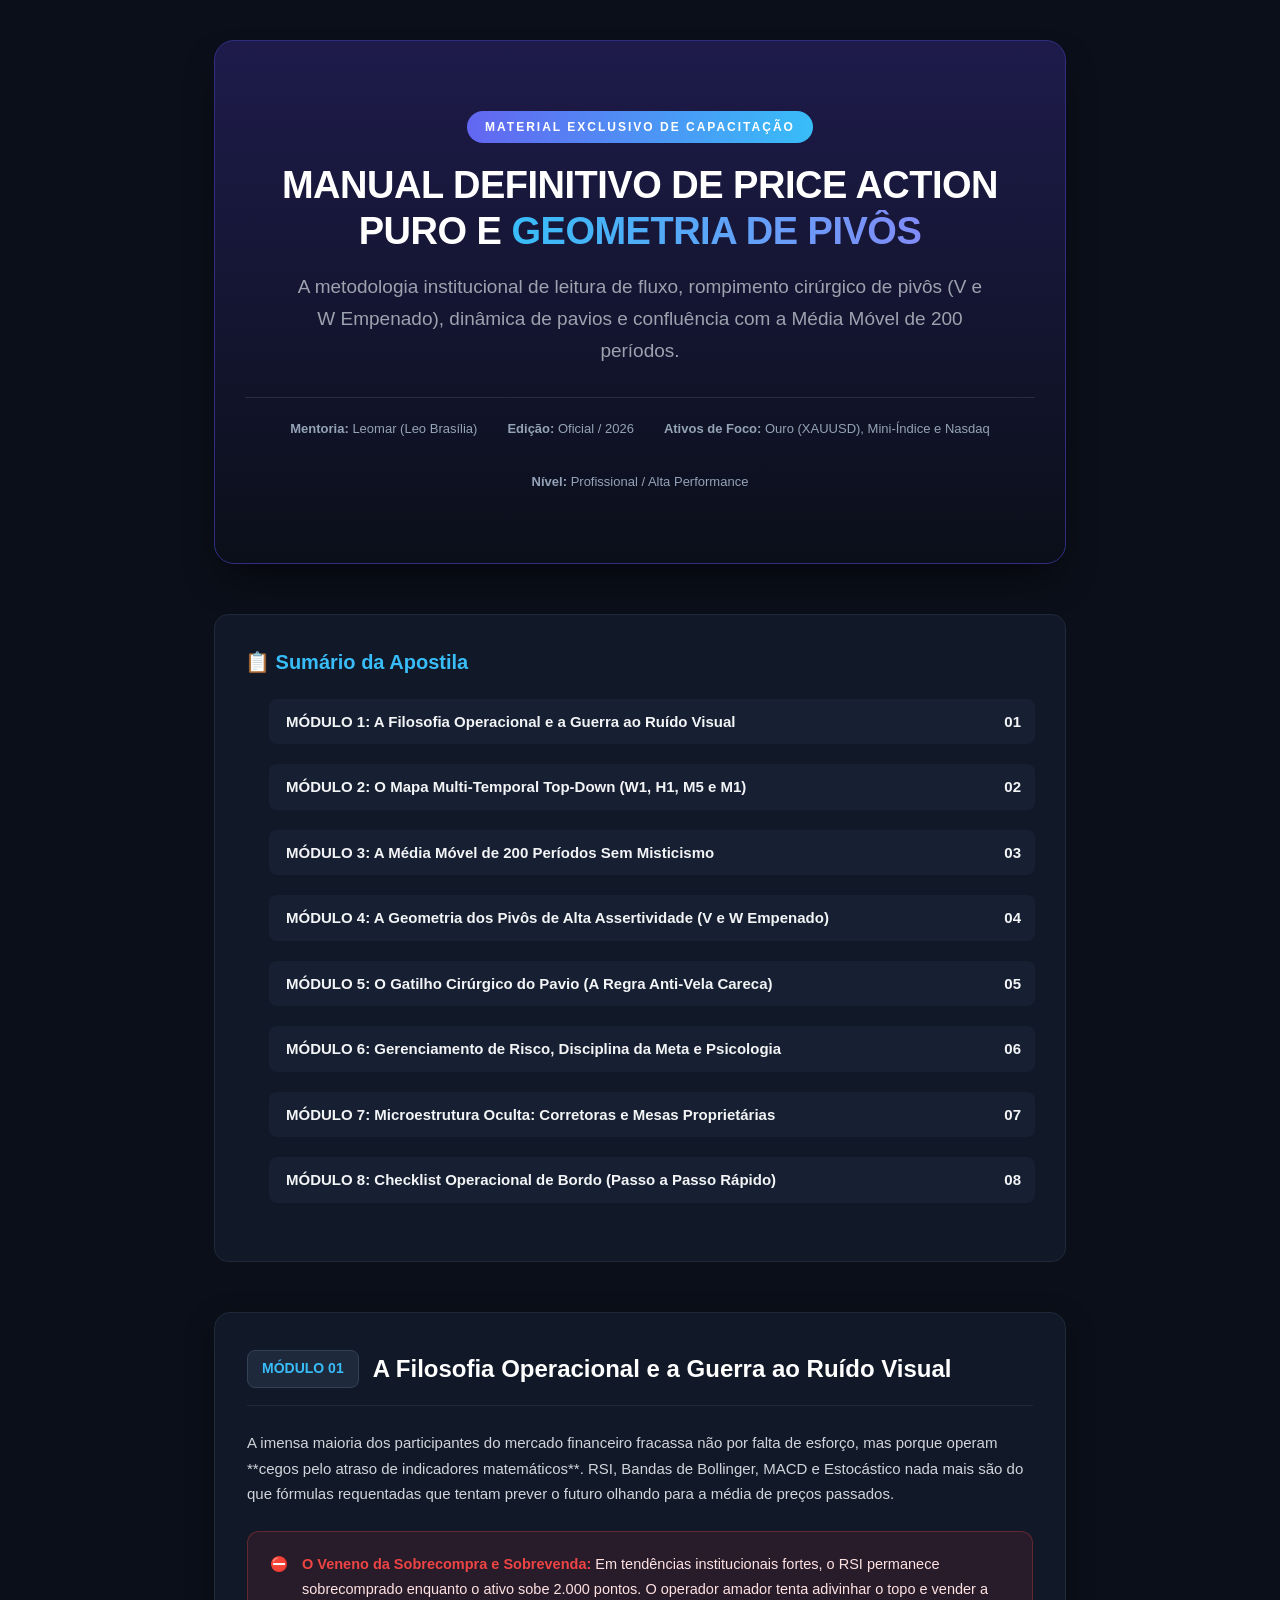
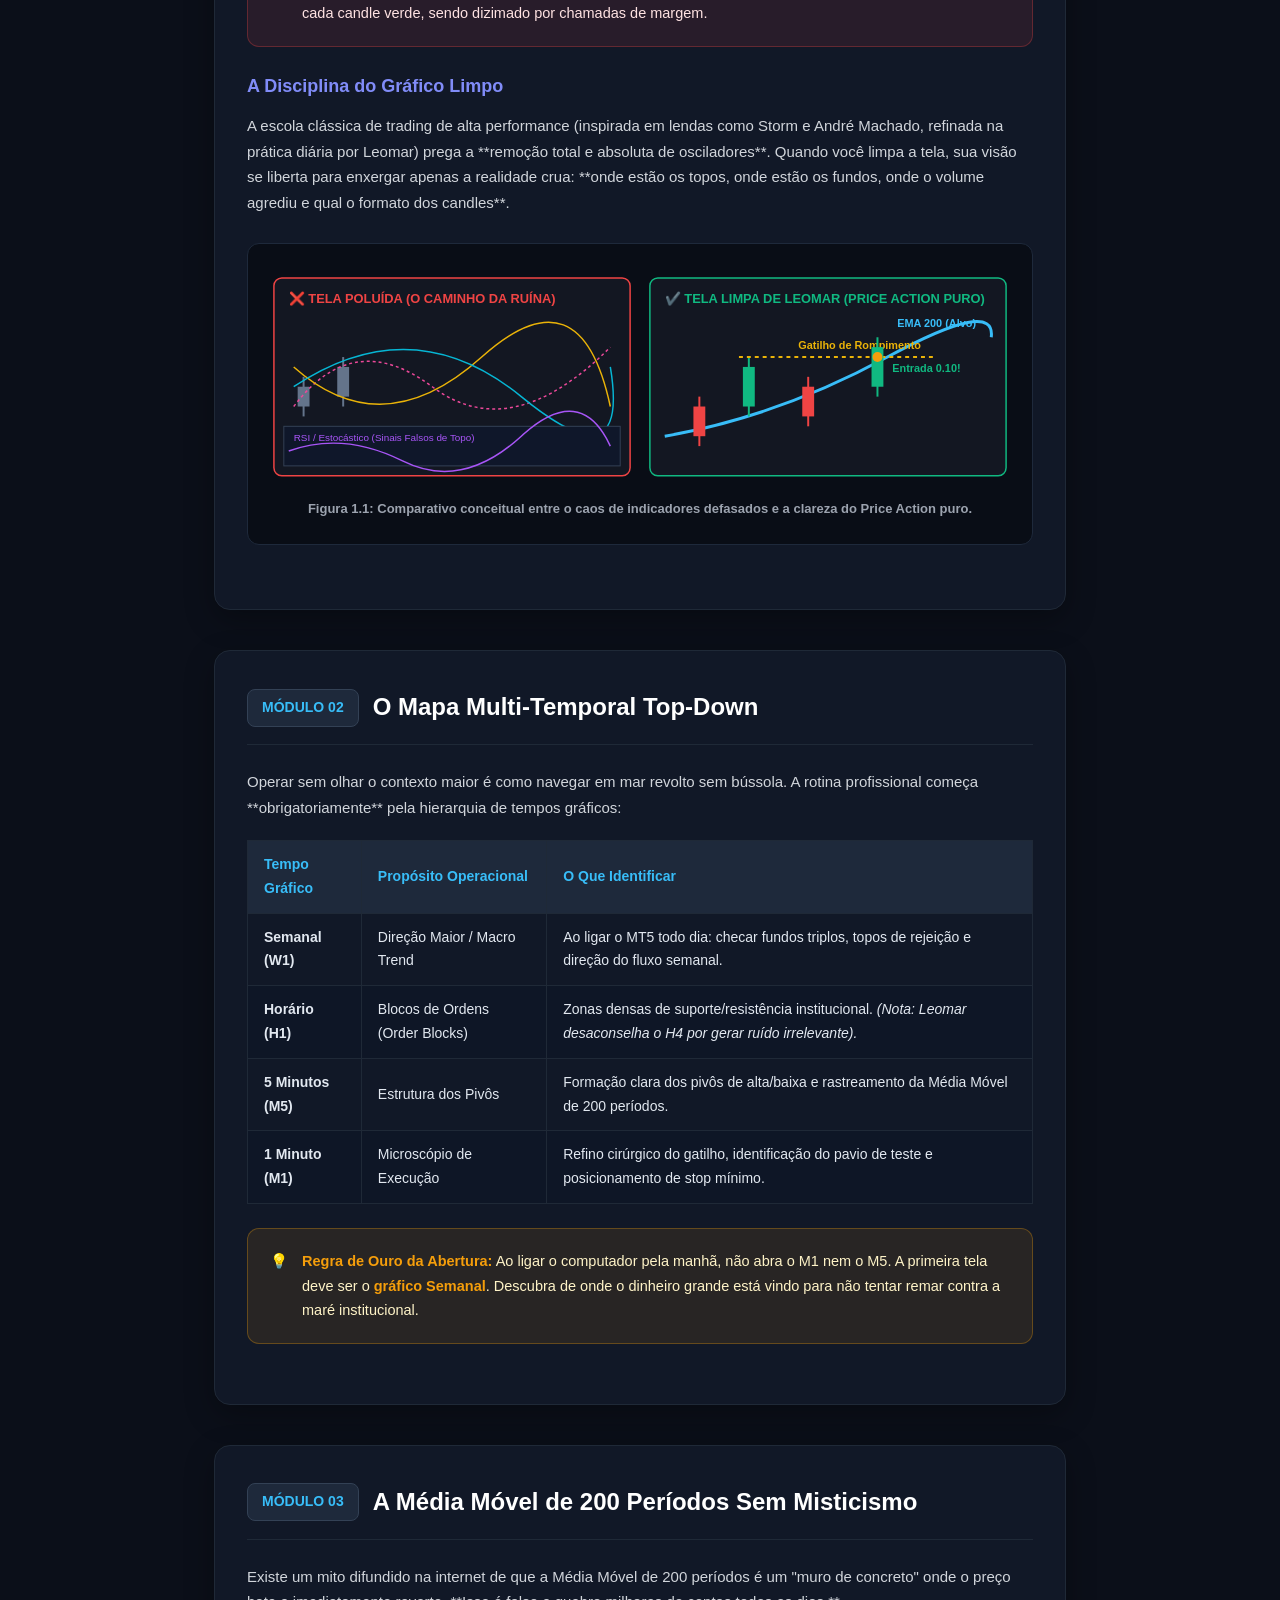
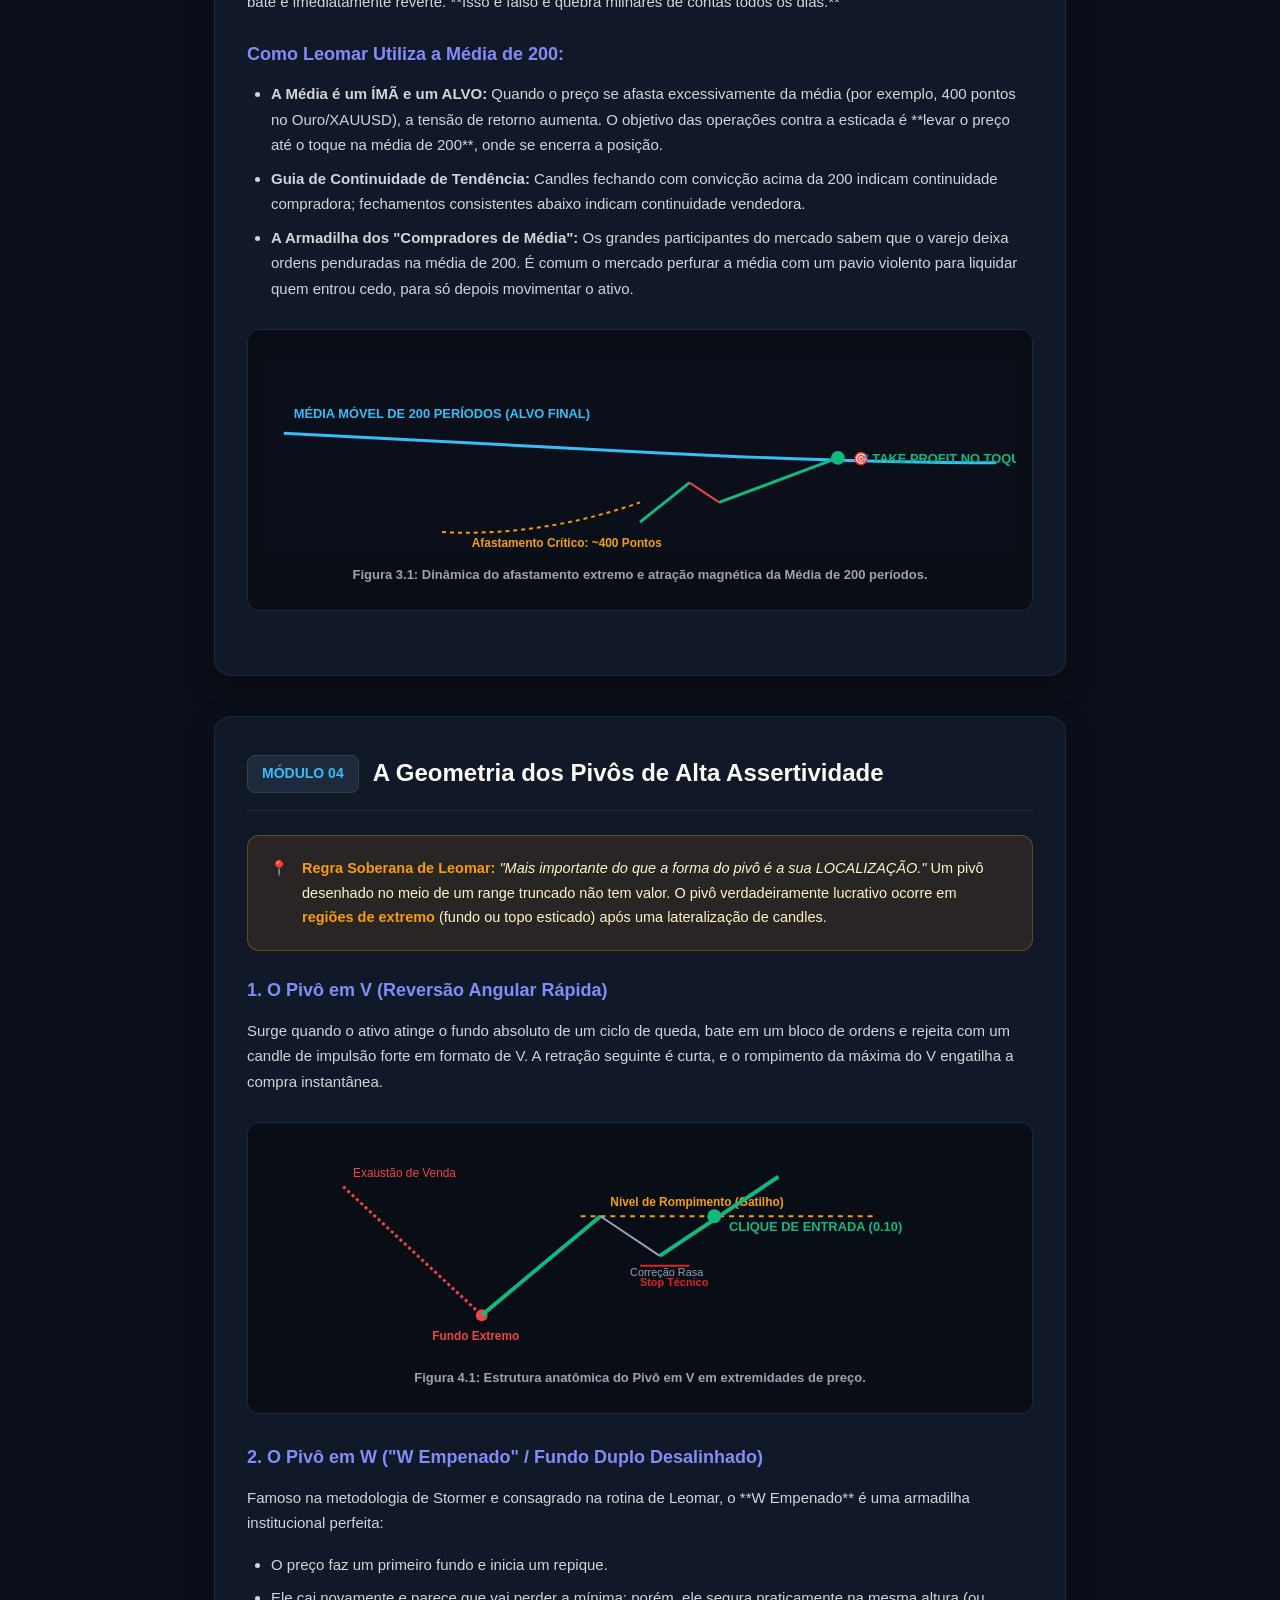
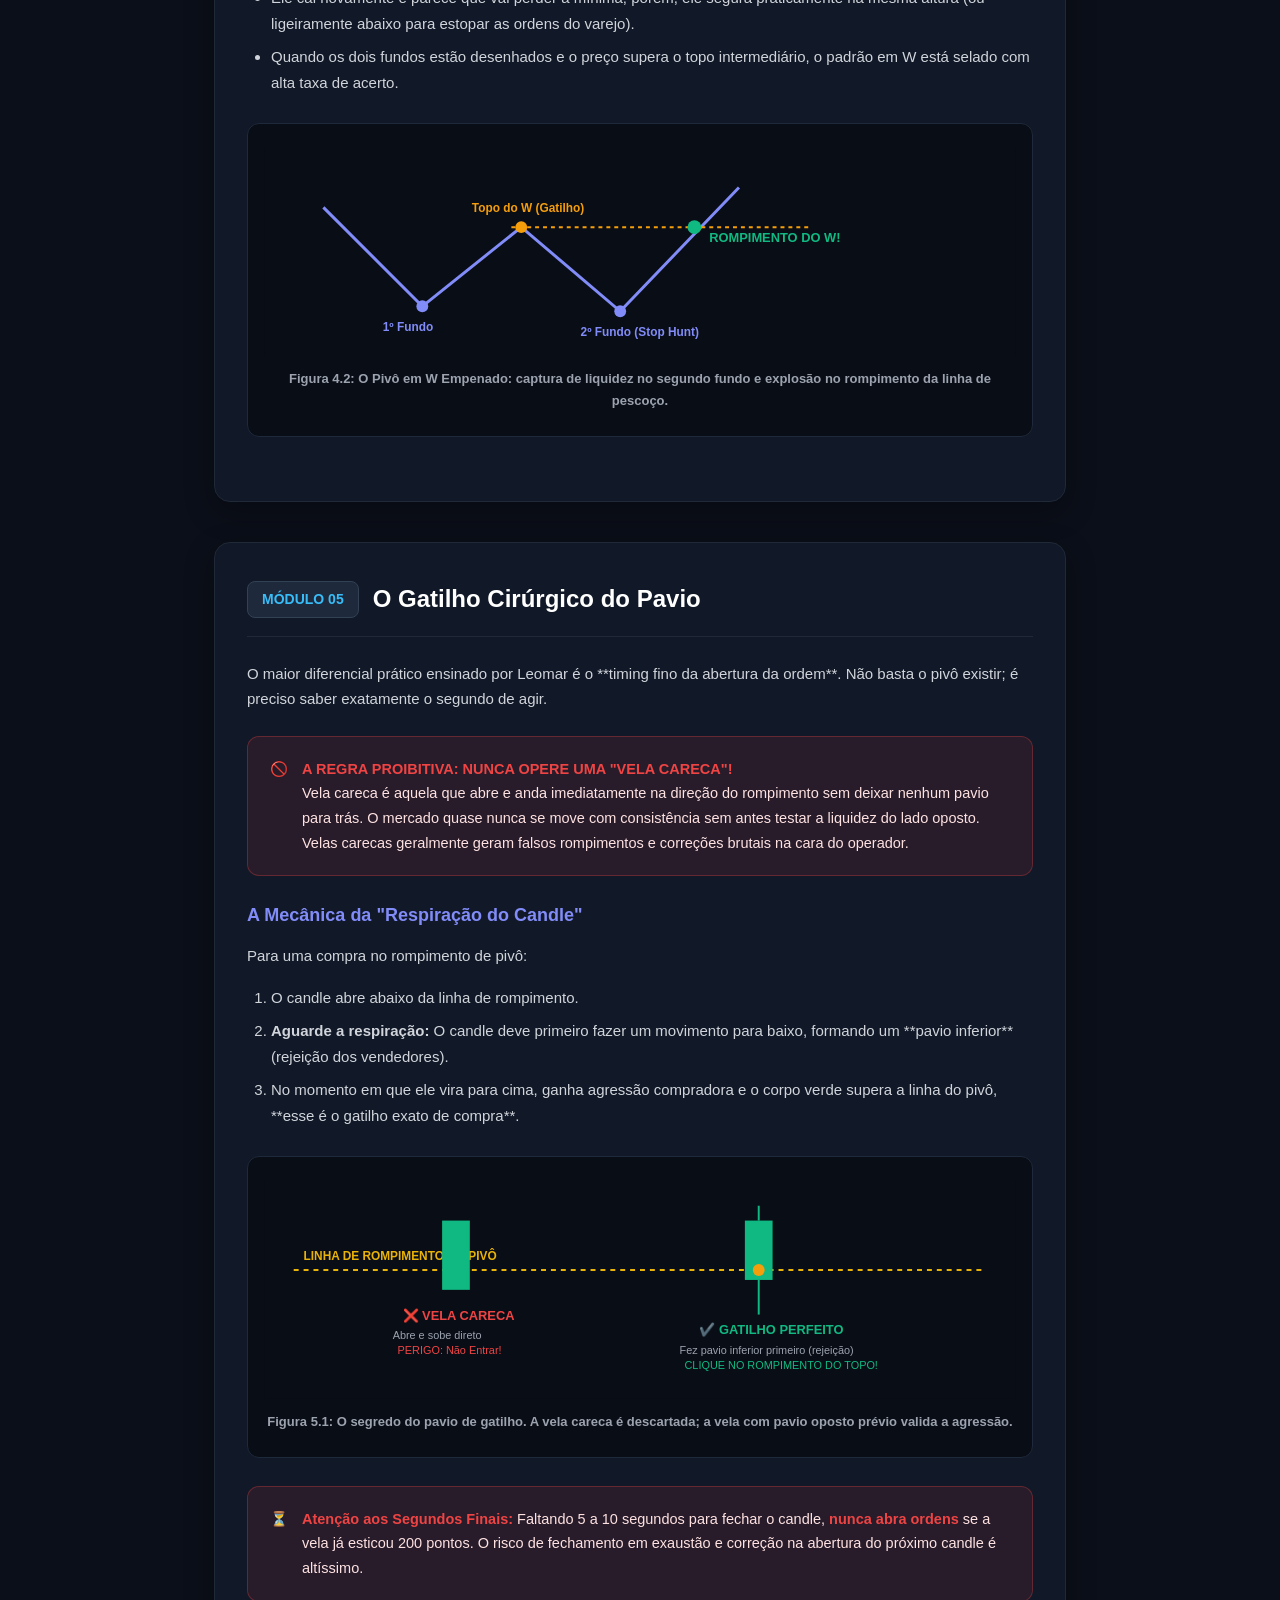
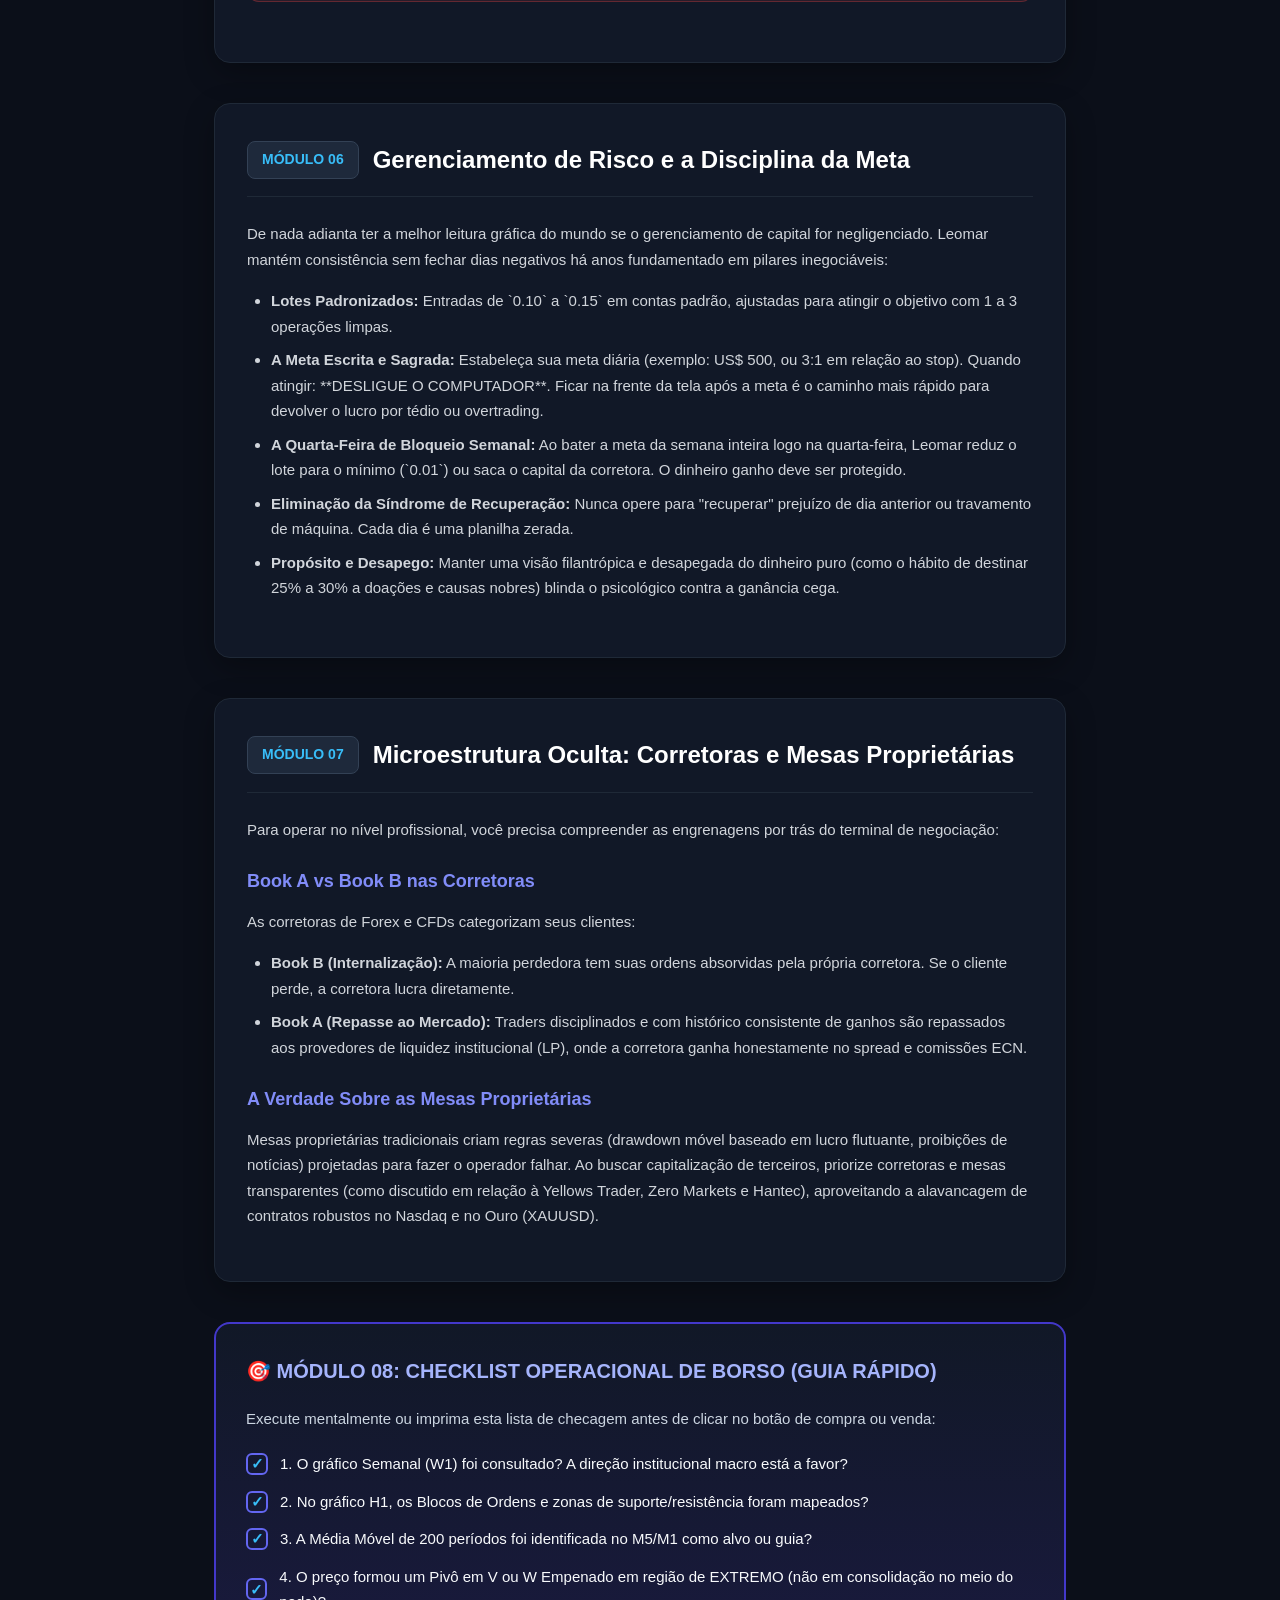
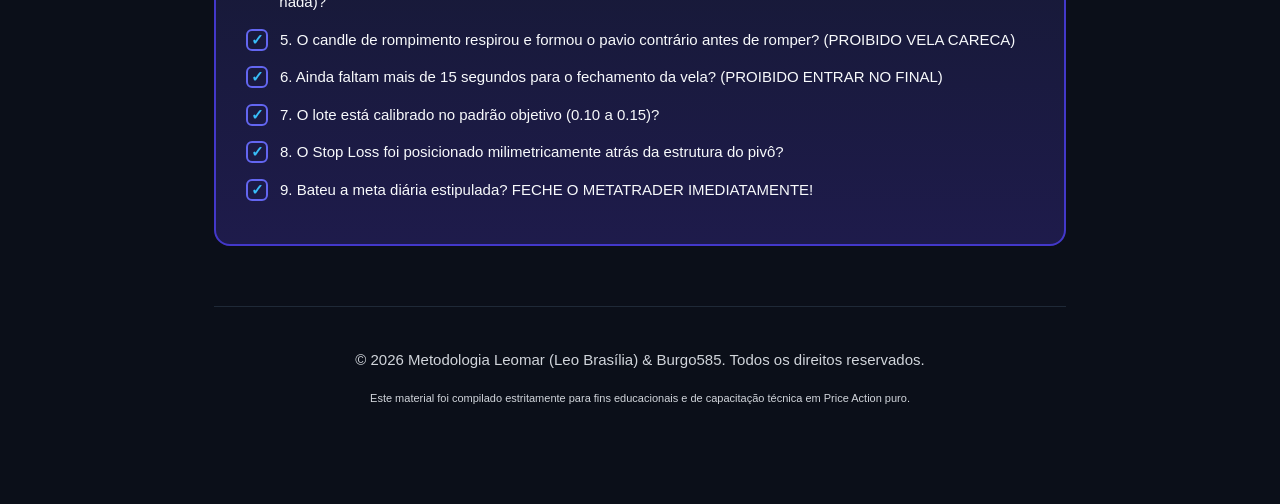
==== Pesquisa_e_Estudos/apostila_leomar_profissional.html @ f88d74b4 "feat: adicionar apostila visual comercial de Leomar com graficos vetoriais e cores para venda" ====
<!DOCTYPE html>
<html lang="pt-BR">
<head>
  <meta charset="UTF-8">
  <meta name="viewport" content="width=device-width, initial-scale=1.0">
  <title>Manual Definitivo de Price Action Puro e Geometria de Pivôs - Leomar</title>
  <style>
    :root {
      --bg: #0b0f19;
      --card-bg: #111827;
      --card-border: #1f2937;
      --primary: #38bdf8;
      --primary-dark: #0284c7;
      --accent: #f59e0b;
      --bull: #10b981;
      --bear: #ef4444;
      --text: #f3f4f6;
      --text-muted: #9ca3af;
      --highlight: #818cf8;
      --font-family: -apple-system, BlinkMacSystemFont, "Segoe UI", Roboto, Helvetica, Arial, sans-serif;
    }

    * { box-sizing: border-box; margin: 0; padding: 0; }
    body {
      background-color: var(--bg);
      color: var(--text);
      font-family: var(--font-family);
      line-height: 1.7;
      padding: 0;
      margin: 0;
    }

    /* Container */
    .container {
      max-width: 900px;
      margin: 0 auto;
      padding: 40px 24px;
    }

    /* Capa Comercial */
    .cover-page {
      text-align: center;
      padding: 70px 30px;
      background: linear-gradient(180deg, #1e1b4b 0%, #0b0f19 100%);
      border-radius: 20px;
      border: 1px solid #312e81;
      margin-bottom: 50px;
      box-shadow: 0 20px 40px -15px rgba(0,0,0,0.7);
    }
    .badge-commercial {
      display: inline-block;
      background: linear-gradient(90deg, #6366f1, #38bdf8);
      color: #fff;
      font-size: 12px;
      font-weight: 800;
      text-transform: uppercase;
      letter-spacing: 2px;
      padding: 6px 18px;
      border-radius: 50px;
      margin-bottom: 20px;
    }
    .cover-title {
      font-size: 38px;
      font-weight: 900;
      line-height: 1.2;
      color: #ffffff;
      margin-bottom: 16px;
      letter-spacing: -0.5px;
    }
    .cover-title span {
      background: linear-gradient(90deg, #38bdf8, #818cf8);
      -webkit-background-clip: text;
      -webkit-text-fill-color: transparent;
    }
    .cover-subtitle {
      font-size: 19px;
      color: var(--text-muted);
      max-width: 700px;
      margin: 0 auto 30px auto;
      font-weight: 400;
    }
    .cover-meta {
      display: flex;
      justify-content: center;
      gap: 30px;
      font-size: 13px;
      color: #94a3b8;
      border-top: 1px solid rgba(255,255,255,0.1);
      padding-top: 20px;
      flex-wrap: wrap;
    }

    /* Sumário */
    .toc-card {
      background: var(--card-bg);
      border: 1px solid var(--card-border);
      border-radius: 14px;
      padding: 30px;
      margin-bottom: 50px;
    }
    .toc-title {
      font-size: 20px;
      font-weight: 700;
      color: var(--primary);
      margin-bottom: 20px;
      display: flex;
      align-items: center;
      gap: 10px;
    }
    .toc-list {
      list-style: none;
      display: grid;
      grid-template-columns: 1fr;
      gap: 12px;
    }
    .toc-item a {
      color: var(--text);
      text-decoration: none;
      display: flex;
      justify-content: space-between;
      padding: 10px 14px;
      border-radius: 8px;
      background: #162032;
      transition: all 0.2s ease;
      font-size: 15px;
      font-weight: 600;
      border-left: 3px solid transparent;
    }
    .toc-item a:hover {
      background: #1e293b;
      border-left-color: var(--primary);
      color: var(--primary);
      transform: translateX(4px);
    }

    /* Módulos */
    .module-card {
      background: var(--card-bg);
      border: 1px solid var(--card-border);
      border-radius: 16px;
      padding: 36px 32px;
      margin-bottom: 40px;
      box-shadow: 0 10px 30px rgba(0,0,0,0.3);
    }
    .module-header {
      display: flex;
      align-items: center;
      gap: 14px;
      margin-bottom: 24px;
      padding-bottom: 16px;
      border-bottom: 1px solid var(--card-border);
    }
    .module-number {
      background: #1e293b;
      color: var(--primary);
      border: 1px solid #334155;
      font-size: 14px;
      font-weight: 800;
      padding: 6px 14px;
      border-radius: 8px;
      text-transform: uppercase;
    }
    .module-title {
      font-size: 24px;
      font-weight: 800;
      color: #ffffff;
    }

    h3 {
      font-size: 18px;
      font-weight: 700;
      color: var(--highlight);
      margin: 24px 0 12px 0;
    }
    p {
      margin-bottom: 16px;
      color: #d1d5db;
      font-size: 15px;
    }
    ul, ol {
      margin-bottom: 20px;
      padding-left: 24px;
      color: #d1d5db;
    }
    li {
      margin-bottom: 8px;
      font-size: 15px;
    }

    /* Boxes de Destaque */
    .alert-box {
      border-radius: 12px;
      padding: 20px 22px;
      margin: 24px 0;
      display: flex;
      gap: 14px;
      align-items: flex-start;
      font-size: 14.5px;
    }
    .alert-gold {
      background: rgba(245, 158, 11, 0.1);
      border: 1px solid rgba(245, 158, 11, 0.3);
      color: #fef3c7;
    }
    .alert-gold strong { color: #f59e0b; }

    .alert-danger {
      background: rgba(239, 68, 68, 0.1);
      border: 1px solid rgba(239, 68, 68, 0.3);
      color: #fee2e2;
    }
    .alert-danger strong { color: #ef4444; }

    .alert-success {
      background: rgba(16, 185, 129, 0.1);
      border: 1px solid rgba(16, 185, 129, 0.3);
      color: #d1fae5;
    }
    .alert-success strong { color: #10b981; }

    /* Ilustrações SVG */
    .figure-container {
      background: #090d16;
      border: 1px solid #1e293b;
      border-radius: 12px;
      padding: 24px 16px;
      margin: 28px 0;
      text-align: center;
    }
    .figure-caption {
      font-size: 13px;
      color: var(--text-muted);
      margin-top: 12px;
      font-weight: 600;
    }
    svg {
      max-width: 100%;
      height: auto;
      display: block;
      margin: 0 auto;
    }

    /* Tabela Comercial */
    .table-container {
      overflow-x: auto;
      margin: 20px 0;
    }
    table {
      width: 100%;
      border-collapse: collapse;
      font-size: 14px;
      text-align: left;
    }
    th {
      background: #1e293b;
      color: var(--primary);
      padding: 12px 16px;
      border: 1px solid var(--card-border);
      font-weight: 700;
    }
    td {
      padding: 12px 16px;
      border: 1px solid var(--card-border);
      color: #e2e8f0;
      background: #111827;
    }
    tr:nth-child(even) td {
      background: #0e1626;
    }

    /* Checklist */
    .checklist-card {
      background: linear-gradient(180deg, #111827 0%, #1e1b4b 100%);
      border: 2px solid #4338ca;
      border-radius: 16px;
      padding: 30px;
      margin: 30px 0;
    }
    .checklist-title {
      font-size: 20px;
      font-weight: 800;
      color: #a5b4fc;
      margin-bottom: 18px;
    }
    .check-item {
      display: flex;
      align-items: center;
      gap: 12px;
      margin-bottom: 12px;
      font-size: 15px;
      color: #f8fafc;
    }
    .check-box {
      width: 22px;
      height: 22px;
      border: 2px solid #6366f1;
      border-radius: 6px;
      display: flex;
      align-items: center;
      justify-content: center;
      color: #38bdf8;
      font-weight: 900;
    }

    /* Footer */
    footer {
      text-align: center;
      padding: 40px 0;
      font-size: 13px;
      color: #64748b;
      border-top: 1px solid #1f2937;
      margin-top: 60px;
    }

    @media print {
      body { background-color: #fff; color: #111; }
      .container { max-width: 100%; padding: 0; }
      .cover-page, .module-card, .toc-card {
        background: #fff !important;
        border: 1px solid #ccc !important;
        box-shadow: none !important;
        color: #111 !important;
        page-break-after: always;
      }
      .module-title, .cover-title, h3 { color: #000 !important; }
      p, li, td { color: #333 !important; }
      .figure-container { background: #f8f9fa !important; border: 1px solid #ddd !important; }
    }
  </style>
</head>
<body>

  <div class="container">

    <!-- CAPA COMERCIAL -->
    <div class="cover-page">
      <div class="badge-commercial">MATERIAL EXCLUSIVO DE CAPACITAÇÃO</div>
      <h1 class="cover-title">MANUAL DEFINITIVO DE PRICE ACTION PURO E <span>GEOMETRIA DE PIVÔS</span></h1>
      <p class="cover-subtitle">A metodologia institucional de leitura de fluxo, rompimento cirúrgico de pivôs (V e W Empenado), dinâmica de pavios e confluência com a Média Móvel de 200 períodos.</p>
      
      <div class="cover-meta">
        <div><strong>Mentoria:</strong> Leomar (Leo Brasília)</div>
        <div><strong>Edição:</strong> Oficial / 2026</div>
        <div><strong>Ativos de Foco:</strong> Ouro (XAUUSD), Mini-Índice e Nasdaq</div>
        <div><strong>Nível:</strong> Profissional / Alta Performance</div>
      </div>
    </div>

    <!-- SUMÁRIO -->
    <div class="toc-card">
      <div class="toc-title">📋 Sumário da Apostila</div>
      <ul class="toc-list">
        <li class="toc-item"><a href="#mod1"><span>MÓDULO 1: A Filosofia Operacional e a Guerra ao Ruído Visual</span> <span>01</span></a></li>
        <li class="toc-item"><a href="#mod2"><span>MÓDULO 2: O Mapa Multi-Temporal Top-Down (W1, H1, M5 e M1)</span> <span>02</span></a></li>
        <li class="toc-item"><a href="#mod3"><span>MÓDULO 3: A Média Móvel de 200 Períodos Sem Misticismo</span> <span>03</span></a></li>
        <li class="toc-item"><a href="#mod4"><span>MÓDULO 4: A Geometria dos Pivôs de Alta Assertividade (V e W Empenado)</span> <span>04</span></a></li>
        <li class="toc-item"><a href="#mod5"><span>MÓDULO 5: O Gatilho Cirúrgico do Pavio (A Regra Anti-Vela Careca)</span> <span>05</span></a></li>
        <li class="toc-item"><a href="#mod6"><span>MÓDULO 6: Gerenciamento de Risco, Disciplina da Meta e Psicologia</span> <span>06</span></a></li>
        <li class="toc-item"><a href="#mod7"><span>MÓDULO 7: Microestrutura Oculta: Corretoras e Mesas Proprietárias</span> <span>07</span></a></li>
        <li class="toc-item"><a href="#mod8"><span>MÓDULO 8: Checklist Operacional de Bordo (Passo a Passo Rápido)</span> <span>08</span></a></li>
      </ul>
    </div>

    <!-- MÓDULO 1 -->
    <section class="module-card" id="mod1">
      <div class="module-header">
        <div class="module-number">Módulo 01</div>
        <div class="module-title">A Filosofia Operacional e a Guerra ao Ruído Visual</div>
      </div>

      <p>A imensa maioria dos participantes do mercado financeiro fracassa não por falta de esforço, mas porque operam **cegos pelo atraso de indicadores matemáticos**. RSI, Bandas de Bollinger, MACD e Estocástico nada mais são do que fórmulas requentadas que tentam prever o futuro olhando para a média de preços passados.</p>

      <div class="alert-box alert-danger">
        <div>⛔</div>
        <div><strong>O Veneno da Sobrecompra e Sobrevenda:</strong> Em tendências institucionais fortes, o RSI permanece sobrecomprado enquanto o ativo sobe 2.000 pontos. O operador amador tenta adivinhar o topo e vender a cada candle verde, sendo dizimado por chamadas de margem.</div>
      </div>

      <h3>A Disciplina do Gráfico Limpo</h3>
      <p>A escola clássica de trading de alta performance (inspirada em lendas como Storm e André Machado, refinada na prática diária por Leomar) prega a **remoção total e absoluta de osciladores**. Quando você limpa a tela, sua visão se liberta para enxergar apenas a realidade crua: **onde estão os topos, onde estão os fundos, onde o volume agrediu e qual o formato dos candles**.</p>

      <!-- FIGURA 1: COMPARATIVO VISUAL -->
      <div class="figure-container">
        <svg viewBox="0 0 760 220" width="760" height="220" xmlns="http://www.w3.org/2000/svg">
          <!-- Lado Esquerdo: Poluído -->
          <rect x="10" y="10" width="360" height="200" rx="8" fill="#131722" stroke="#ef4444" stroke-width="1.5"/>
          <text x="25" y="35" fill="#ef4444" font-size="13" font-weight="bold">❌ TELA POLUÍDA (O CAMINHO DA RUÍNA)</text>
          <!-- Candles cinzas sob excesso de linhas -->
          <line x1="40" y1="110" x2="40" y2="150" stroke="#64748b" stroke-width="2"/>
          <rect x="34" y="120" width="12" height="20" fill="#64748b"/>
          <line x1="80" y1="90" x2="80" y2="140" stroke="#64748b" stroke-width="2"/>
          <rect x="74" y="100" width="12" height="30" fill="#64748b"/>
          <!-- Linhas confusas de indicadores -->
          <path d="M 30,140 Q 90,60 170,120 T 350,80" fill="none" stroke="#ec4899" stroke-width="1.5" stroke-dasharray="3,3"/>
          <path d="M 30,100 Q 120,180 220,90 T 350,140" fill="none" stroke="#eab308" stroke-width="1.5"/>
          <path d="M 30,120 Q 150,40 260,130 T 350,100" fill="none" stroke="#06b6d4" stroke-width="1.5"/>
          <!-- Subjanela RSI estragando tudo -->
          <rect x="20" y="160" width="340" height="40" fill="#0f172a" stroke="#334155"/>
          <path d="M 25,185 Q 80,165 140,195 T 260,170 T 350,180" fill="none" stroke="#a855f7" stroke-width="1.5"/>
          <text x="30" y="175" fill="#a855f7" font-size="10">RSI / Estocástico (Sinais Falsos de Topo)</text>

          <!-- Lado Direito: Limpo Leomar -->
          <rect x="390" y="10" width="360" height="200" rx="8" fill="#131722" stroke="#10b981" stroke-width="1.5"/>
          <text x="405" y="35" fill="#10b981" font-size="13" font-weight="bold">✔️ TELA LIMPA DE LEOMAR (PRICE ACTION PURO)</text>
          <!-- Média 200 de alvo -->
          <path d="M 405,170 Q 520,150 630,90 T 735,70" fill="none" stroke="#38bdf8" stroke-width="3"/>
          <text x="640" y="60" fill="#38bdf8" font-size="11" font-weight="bold">EMA 200 (Alvo)</text>
          <!-- Pivot de alta perfeito -->
          <!-- Fundo 1 -->
          <line x1="440" y1="130" x2="440" y2="180" stroke="#ef4444" stroke-width="2"/>
          <rect x="434" y="140" width="12" height="30" fill="#ef4444"/>
          <!-- Topo intermediário -->
          <line x1="490" y1="90" x2="490" y2="150" stroke="#10b981" stroke-width="2"/>
          <rect x="484" y="100" width="12" height="40" fill="#10b981"/>
          <!-- Linha amarela do Pivot -->
          <line x1="480" y1="90" x2="680" y2="90" stroke="#eab308" stroke-width="2" stroke-dasharray="4,4"/>
          <text x="540" y="82" fill="#eab308" font-size="11" font-weight="bold">Gatilho de Rompimento</text>
          <!-- Fundo 2 mais alto -->
          <line x1="550" y1="110" x2="550" y2="160" stroke="#ef4444" stroke-width="2"/>
          <rect x="544" y="120" width="12" height="30" fill="#ef4444"/>
          <!-- Vela de explosão rompendo -->
          <line x1="620" y1="70" x2="620" y2="130" stroke="#10b981" stroke-width="2"/>
          <rect x="614" y="80" width="12" height="40" fill="#10b981"/>
          <circle cx="620" cy="90" r="5" fill="#f59e0b"/>
          <text x="635" y="105" fill="#10b981" font-size="11" font-weight="bold">Entrada 0.10!</text>
        </svg>
        <div class="figure-caption">Figura 1.1: Comparativo conceitual entre o caos de indicadores defasados e a clareza do Price Action puro.</div>
      </div>
    </section>

    <!-- MÓDULO 2 -->
    <section class="module-card" id="mod2">
      <div class="module-header">
        <div class="module-number">Módulo 02</div>
        <div class="module-title">O Mapa Multi-Temporal Top-Down</div>
      </div>

      <p>Operar sem olhar o contexto maior é como navegar em mar revolto sem bússola. A rotina profissional começa **obrigatoriamente** pela hierarquia de tempos gráficos:</p>

      <div class="table-container">
        <table>
          <thead>
            <tr>
              <th>Tempo Gráfico</th>
              <th>Propósito Operacional</th>
              <th>O Que Identificar</th>
            </tr>
          </thead>
          <tbody>
            <tr>
              <td><strong>Semanal (W1)</strong></td>
              <td>Direção Maior / Macro Trend</td>
              <td>Ao ligar o MT5 todo dia: checar fundos triplos, topos de rejeição e direção do fluxo semanal.</td>
            </tr>
            <tr>
              <td><strong>Horário (H1)</strong></td>
              <td>Blocos de Ordens (Order Blocks)</td>
              <td>Zonas densas de suporte/resistência institucional. <em>(Nota: Leomar desaconselha o H4 por gerar ruído irrelevante).</em></td>
            </tr>
            <tr>
              <td><strong>5 Minutos (M5)</strong></td>
              <td>Estrutura dos Pivôs</td>
              <td>Formação clara dos pivôs de alta/baixa e rastreamento da Média Móvel de 200 períodos.</td>
            </tr>
            <tr>
              <td><strong>1 Minuto (M1)</strong></td>
              <td>Microscópio de Execução</td>
              <td>Refino cirúrgico do gatilho, identificação do pavio de teste e posicionamento de stop mínimo.</td>
            </tr>
          </tbody>
        </table>
      </div>

      <div class="alert-box alert-gold">
        <div>💡</div>
        <div><strong>Regra de Ouro da Abertura:</strong> Ao ligar o computador pela manhã, não abra o M1 nem o M5. A primeira tela deve ser o <strong>gráfico Semanal</strong>. Descubra de onde o dinheiro grande está vindo para não tentar remar contra a maré institucional.</div>
      </div>
    </section>

    <!-- MÓDULO 3 -->
    <section class="module-card" id="mod3">
      <div class="module-header">
        <div class="module-number">Módulo 03</div>
        <div class="module-title">A Média Móvel de 200 Períodos Sem Misticismo</div>
      </div>

      <p>Existe um mito difundido na internet de que a Média Móvel de 200 períodos é um "muro de concreto" onde o preço bate e imediatamente reverte. **Isso é falso e quebra milhares de contas todos os dias.**</p>

      <h3>Como Leomar Utiliza a Média de 200:</h3>
      <ul>
        <li><strong>A Média é um ÍMÃ e um ALVO:</strong> Quando o preço se afasta excessivamente da média (por exemplo, 400 pontos no Ouro/XAUUSD), a tensão de retorno aumenta. O objetivo das operações contra a esticada é **levar o preço até o toque na média de 200**, onde se encerra a posição.</li>
        <li><strong>Guia de Continuidade de Tendência:</strong> Candles fechando com convicção acima da 200 indicam continuidade compradora; fechamentos consistentes abaixo indicam continuidade vendedora.</li>
        <li><strong>A Armadilha dos "Compradores de Média":</strong> Os grandes participantes do mercado sabem que o varejo deixa ordens penduradas na média de 200. É comum o mercado perfurar a média com um pavio violento para liquidar quem entrou cedo, para só depois movimentar o ativo.</li>
      </ul>

      <!-- FIGURA 2: MÉDIA 200 COMO ALVO -->
      <div class="figure-container">
        <svg viewBox="0 0 760 200" width="760" height="200" xmlns="http://www.w3.org/2000/svg">
          <rect x="0" y="0" width="760" height="200" fill="#0b0f19"/>
          <!-- EMA 200 -->
          <path d="M 20,80 Q 200,90 400,100 T 740,110" fill="none" stroke="#38bdf8" stroke-width="3"/>
          <text x="30" y="65" fill="#38bdf8" font-size="13" font-weight="bold">MÉDIA MÓVEL DE 200 PERÍODOS (ALVO FINAL)</text>
          
          <!-- Afastamento de 400 pts -->
          <path d="M 180,180 Q 280,185 380,150" fill="none" stroke="#f59e0b" stroke-width="2" stroke-dasharray="4,4"/>
          <text x="210" y="195" fill="#f59e0b" font-size="12" font-weight="bold">Afastamento Crítico: ~400 Pontos</text>

          <!-- Pivô de Reversão para buscar a média -->
          <!-- Perna 1 -->
          <line x1="380" y1="170" x2="430" y2="130" stroke="#10b981" stroke-width="3"/>
          <!-- Correção -->
          <line x1="430" y1="130" x2="460" y2="150" stroke="#ef4444" stroke-width="2"/>
          <!-- Explosão até a média -->
          <line x1="460" y1="150" x2="580" y2="105" stroke="#10b981" stroke-width="3"/>
          <circle cx="580" cy="105" r="7" fill="#10b981"/>
          <text x="595" y="110" fill="#10b981" font-size="13" font-weight="bold">🎯 TAKE PROFIT NO TOQUE DA 200!</text>
        </svg>
        <div class="figure-caption">Figura 3.1: Dinâmica do afastamento extremo e atração magnética da Média de 200 períodos.</div>
      </div>
    </section>

    <!-- MÓDULO 4 -->
    <section class="module-card" id="mod4">
      <div class="module-header">
        <div class="module-number">Módulo 04</div>
        <div class="module-title">A Geometria dos Pivôs de Alta Assertividade</div>
      </div>

      <div class="alert-box alert-gold">
        <div>📍</div>
        <div><strong>Regra Soberana de Leomar:</strong> <em>"Mais importante do que a forma do pivô é a sua LOCALIZAÇÃO."</em> Um pivô desenhado no meio de um range truncado não tem valor. O pivô verdadeiramente lucrativo ocorre em <strong>regiões de extremo</strong> (fundo ou topo esticado) após uma lateralização de candles.</div>
      </div>

      <h3>1. O Pivô em V (Reversão Angular Rápida)</h3>
      <p>Surge quando o ativo atinge o fundo absoluto de um ciclo de queda, bate em um bloco de ordens e rejeita com um candle de impulsão forte em formato de V. A retração seguinte é curta, e o rompimento da máxima do V engatilha a compra instantânea.</p>

      <!-- FIGURA 3: PIVÔ EM V -->
      <div class="figure-container">
        <svg viewBox="0 0 760 210" width="760" height="210" xmlns="http://www.w3.org/2000/svg">
          <rect x="0" y="0" width="760" height="210" fill="#090d16"/>
          <!-- Queda -->
          <line x1="80" y1="40" x2="220" y2="170" stroke="#ef4444" stroke-width="3" stroke-dasharray="3,3"/>
          <text x="90" y="30" fill="#ef4444" font-size="12">Exaustão de Venda</text>
          <!-- Fundo em V -->
          <circle cx="220" cy="170" r="6" fill="#ef4444"/>
          <text x="170" y="195" fill="#ef4444" font-size="12" font-weight="bold">Fundo Extremo</text>
          <!-- Perna de Impulso -->
          <line x1="220" y1="170" x2="340" y2="70" stroke="#10b981" stroke-width="4"/>
          <!-- Linha de Rompimento Amarela -->
          <line x1="320" y1="70" x2="620" y2="70" stroke="#f59e0b" stroke-width="2" stroke-dasharray="5,5"/>
          <text x="350" y="60" fill="#f59e0b" font-size="12" font-weight="bold">Nível de Rompimento (Gatilho)</text>
          <!-- Correção Rasa -->
          <line x1="340" y1="70" x2="400" y2="110" stroke="#94a3b8" stroke-width="2"/>
          <text x="370" y="130" fill="#94a3b8" font-size="11">Correção Rasa</text>
          <!-- Explosão -->
          <line x1="400" y1="110" x2="520" y2="30" stroke="#10b981" stroke-width="4"/>
          <!-- Ponto de Entrada -->
          <circle cx="455" cy="70" r="7" fill="#10b981"/>
          <text x="470" y="85" fill="#10b981" font-size="13" font-weight="bold">CLIQUE DE ENTRADA (0.10)</text>
          <!-- Stop Loss -->
          <line x1="380" y1="120" x2="430" y2="120" stroke="#dc2626" stroke-width="2"/>
          <text x="380" y="140" fill="#dc2626" font-size="11" font-weight="bold">Stop Técnico</text>
        </svg>
        <div class="figure-caption">Figura 4.1: Estrutura anatômica do Pivô em V em extremidades de preço.</div>
      </div>

      <h3>2. O Pivô em W ("W Empenado" / Fundo Duplo Desalinhado)</h3>
      <p>Famoso na metodologia de Stormer e consagrado na rotina de Leomar, o **W Empenado** é uma armadilha institucional perfeita:</p>
      <ul>
        <li>O preço faz um primeiro fundo e inicia um repique.</li>
        <li>Ele cai novamente e parece que vai perder a mínima; porém, ele segura praticamente na mesma altura (ou ligeiramente abaixo para estopar as ordens do varejo).</li>
        <li>Quando os dois fundos estão desenhados e o preço supera o topo intermediário, o padrão em W está selado com alta taxa de acerto.</li>
      </ul>

      <!-- FIGURA 4: W EMPENADO -->
      <div class="figure-container">
        <svg viewBox="0 0 760 210" width="760" height="210" xmlns="http://www.w3.org/2000/svg">
          <rect x="0" y="0" width="760" height="210" fill="#090d16"/>
          <!-- Fundo 1 -->
          <path d="M 60,60 L 160,160 L 260,80 L 360,165 L 480,40" fill="none" stroke="#818cf8" stroke-width="3"/>
          <circle cx="160" cy="160" r="6" fill="#818cf8"/>
          <text x="120" y="185" fill="#818cf8" font-size="12" font-weight="bold">1º Fundo</text>
          
          <circle cx="260" cy="80" r="6" fill="#f59e0b"/>
          <text x="210" y="65" fill="#f59e0b" font-size="12" font-weight="bold">Topo do W (Gatilho)</text>
          <line x1="250" y1="80" x2="550" y2="80" stroke="#f59e0b" stroke-width="2" stroke-dasharray="4,4"/>

          <circle cx="360" cy="165" r="6" fill="#818cf8"/>
          <text x="320" y="190" fill="#818cf8" font-size="12" font-weight="bold">2º Fundo (Stop Hunt)</text>

          <circle cx="435" cy="80" r="7" fill="#10b981"/>
          <text x="450" y="95" fill="#10b981" font-size="13" font-weight="bold">ROMPIMENTO DO W!</text>
        </svg>
        <div class="figure-caption">Figura 4.2: O Pivô em W Empenado: captura de liquidez no segundo fundo e explosão no rompimento da linha de pescoço.</div>
      </div>
    </section>

    <!-- MÓDULO 5 -->
    <section class="module-card" id="mod5">
      <div class="module-header">
        <div class="module-number">Módulo 05</div>
        <div class="module-title">O Gatilho Cirúrgico do Pavio</div>
      </div>

      <p>O maior diferencial prático ensinado por Leomar é o **timing fino da abertura da ordem**. Não basta o pivô existir; é preciso saber exatamente o segundo de agir.</p>

      <div class="alert-box alert-danger">
        <div>🚫</div>
        <div><strong>A REGRA PROIBITIVA: NUNCA OPERE UMA "VELA CARECA"!</strong><br>
        Vela careca é aquela que abre e anda imediatamente na direção do rompimento sem deixar nenhum pavio para trás. O mercado quase nunca se move com consistência sem antes testar a liquidez do lado oposto. Velas carecas geralmente geram falsos rompimentos e correções brutais na cara do operador.</div>
      </div>

      <h3>A Mecânica da "Respiração do Candle"</h3>
      <p>Para uma compra no rompimento de pivô:</p>
      <ol>
        <li>O candle abre abaixo da linha de rompimento.</li>
        <li><strong>Aguarde a respiração:</strong> O candle deve primeiro fazer um movimento para baixo, formando um **pavio inferior** (rejeição dos vendedores).</li>
        <li>No momento em que ele vira para cima, ganha agressão compradora e o corpo verde supera a linha do pivô, **esse é o gatilho exato de compra**.</li>
      </ol>

      <!-- FIGURA 5: GATILHO DO PAVIO -->
      <div class="figure-container">
        <svg viewBox="0 0 760 220" width="760" height="220" xmlns="http://www.w3.org/2000/svg">
          <rect x="0" y="0" width="760" height="220" fill="#090d16"/>
          
          <!-- Linha de Rompimento Horizontal -->
          <line x1="30" y1="90" x2="730" y2="90" stroke="#eab308" stroke-width="2" stroke-dasharray="5,5"/>
          <text x="40" y="80" fill="#eab308" font-size="12" font-weight="bold">LINHA DE ROMPIMENTO DO PIVÔ</text>

          <!-- Candle 1: Proibido (Careca) -->
          <rect x="180" y="40" width="28" height="70" fill="#10b981"/>
          <!-- Sem pavio inferior -->
          <text x="140" y="140" fill="#ef4444" font-size="13" font-weight="bold">❌ VELA CARECA</text>
          <text x="130" y="160" fill="#9ca3af" font-size="11">Abre e sobe direto</text>
          <text x="135" y="175" fill="#ef4444" font-size="11">PERIGO: Não Entrar!</text>

          <!-- Candle 2: Correto (Com Pavio Inferior) -->
          <!-- Pavio superior curto -->
          <line x1="500" y1="25" x2="500" y2="40" stroke="#10b981" stroke-width="2"/>
          <!-- Corpo do candle rompendo -->
          <rect x="486" y="40" width="28" height="60" fill="#10b981"/>
          <!-- Pavio inferior nítido -->
          <line x1="500" y1="100" x2="500" y2="135" stroke="#10b981" stroke-width="2"/>
          <text x="440" y="155" fill="#10b981" font-size="13" font-weight="bold">✔️ GATILHO PERFEITO</text>
          <text x="420" y="175" fill="#9ca3af" font-size="11">Fez pavio inferior primeiro (rejeição)</text>
          <text x="425" y="190" fill="#10b981" font-size="11">CLIQUE NO ROMPIMENTO DO TOPO!</text>
          <circle cx="500" cy="90" r="6" fill="#f59e0b"/>
        </svg>
        <div class="figure-caption">Figura 5.1: O segredo do pavio de gatilho. A vela careca é descartada; a vela com pavio oposto prévio valida a agressão.</div>
      </div>

      <div class="alert-box alert-danger">
        <div>⏳</div>
        <div><strong>Atenção aos Segundos Finais:</strong> Faltando 5 a 10 segundos para fechar o candle, <strong>nunca abra ordens</strong> se a vela já esticou 200 pontos. O risco de fechamento em exaustão e correção na abertura do próximo candle é altíssimo.</div>
      </div>
    </section>

    <!-- MÓDULO 6 -->
    <section class="module-card" id="mod6">
      <div class="module-header">
        <div class="module-number">Módulo 06</div>
        <div class="module-title">Gerenciamento de Risco e a Disciplina da Meta</div>
      </div>

      <p>De nada adianta ter a melhor leitura gráfica do mundo se o gerenciamento de capital for negligenciado. Leomar mantém consistência sem fechar dias negativos há anos fundamentado em pilares inegociáveis:</p>

      <ul>
        <li><strong>Lotes Padronizados:</strong> Entradas de `0.10` a `0.15` em contas padrão, ajustadas para atingir o objetivo com 1 a 3 operações limpas.</li>
        <li><strong>A Meta Escrita e Sagrada:</strong> Estabeleça sua meta diária (exemplo: US$ 500, ou 3:1 em relação ao stop). Quando atingir: **DESLIGUE O COMPUTADOR**. Ficar na frente da tela após a meta é o caminho mais rápido para devolver o lucro por tédio ou overtrading.</li>
        <li><strong>A Quarta-Feira de Bloqueio Semanal:</strong> Ao bater a meta da semana inteira logo na quarta-feira, Leomar reduz o lote para o mínimo (`0.01`) ou saca o capital da corretora. O dinheiro ganho deve ser protegido.</li>
        <li><strong>Eliminação da Síndrome de Recuperação:</strong> Nunca opere para "recuperar" prejuízo de dia anterior ou travamento de máquina. Cada dia é uma planilha zerada.</li>
        <li><strong>Propósito e Desapego:</strong> Manter uma visão filantrópica e desapegada do dinheiro puro (como o hábito de destinar 25% a 30% a doações e causas nobres) blinda o psicológico contra a ganância cega.</li>
      </ul>
    </section>

    <!-- MÓDULO 7 -->
    <section class="module-card" id="mod7">
      <div class="module-header">
        <div class="module-number">Módulo 07</div>
        <div class="module-title">Microestrutura Oculta: Corretoras e Mesas Proprietárias</div>
      </div>

      <p>Para operar no nível profissional, você precisa compreender as engrenagens por trás do terminal de negociação:</p>

      <h3>Book A vs Book B nas Corretoras</h3>
      <p>As corretoras de Forex e CFDs categorizam seus clientes:</p>
      <ul>
        <li><strong>Book B (Internalização):</strong> A maioria perdedora tem suas ordens absorvidas pela própria corretora. Se o cliente perde, a corretora lucra diretamente.</li>
        <li><strong>Book A (Repasse ao Mercado):</strong> Traders disciplinados e com histórico consistente de ganhos são repassados aos provedores de liquidez institucional (LP), onde a corretora ganha honestamente no spread e comissões ECN.</li>
      </ul>

      <h3>A Verdade Sobre as Mesas Proprietárias</h3>
      <p>Mesas proprietárias tradicionais criam regras severas (drawdown móvel baseado em lucro flutuante, proibições de notícias) projetadas para fazer o operador falhar. Ao buscar capitalização de terceiros, priorize corretoras e mesas transparentes (como discutido em relação à Yellows Trader, Zero Markets e Hantec), aproveitando a alavancagem de contratos robustos no Nasdaq e no Ouro (XAUUSD).</p>
    </section>

    <!-- MÓDULO 8: CHECKLIST -->
    <section class="checklist-card" id="mod8">
      <div class="checklist-title">🎯 MÓDULO 08: CHECKLIST OPERACIONAL DE BORSO (GUIA RÁPIDO)</div>
      <p style="color: #cbd5e1; margin-bottom: 20px;">Execute mentalmente ou imprima esta lista de checagem antes de clicar no botão de compra ou venda:</p>

      <div class="check-item"><div class="check-box">✓</div> <span>1. O gráfico Semanal (W1) foi consultado? A direção institucional macro está a favor?</span></div>
      <div class="check-item"><div class="check-box">✓</div> <span>2. No gráfico H1, os Blocos de Ordens e zonas de suporte/resistência foram mapeados?</span></div>
      <div class="check-item"><div class="check-box">✓</div> <span>3. A Média Móvel de 200 períodos foi identificada no M5/M1 como alvo ou guia?</span></div>
      <div class="check-item"><div class="check-box">✓</div> <span>4. O preço formou um Pivô em V ou W Empenado em região de EXTREMO (não em consolidação no meio do nada)?</span></div>
      <div class="check-item"><div class="check-box">✓</div> <span>5. O candle de rompimento respirou e formou o pavio contrário antes de romper? (PROIBIDO VELA CARECA)</span></div>
      <div class="check-item"><div class="check-box">✓</div> <span>6. Ainda faltam mais de 15 segundos para o fechamento da vela? (PROIBIDO ENTRAR NO FINAL)</span></div>
      <div class="check-item"><div class="check-box">✓</div> <span>7. O lote está calibrado no padrão objetivo (0.10 a 0.15)?</span></div>
      <div class="check-item"><div class="check-box">✓</div> <span>8. O Stop Loss foi posicionado milimetricamente atrás da estrutura do pivô?</span></div>
      <div class="check-item"><div class="check-box">✓</div> <span>9. Bateu a meta diária estipulada? FECHE O METATRADER IMEDIATAMENTE!</span></div>
    </section>

    <!-- FOOTER -->
    <footer>
      <p>© 2026 Metodologia Leomar (Leo Brasília) & Burgo585. Todos os direitos reservados.</p>
      <p style="margin-top: 6px; font-size: 11px;">Este material foi compilado estritamente para fins educacionais e de capacitação técnica em Price Action puro.</p>
    </footer>

  </div>

</body>
</html>
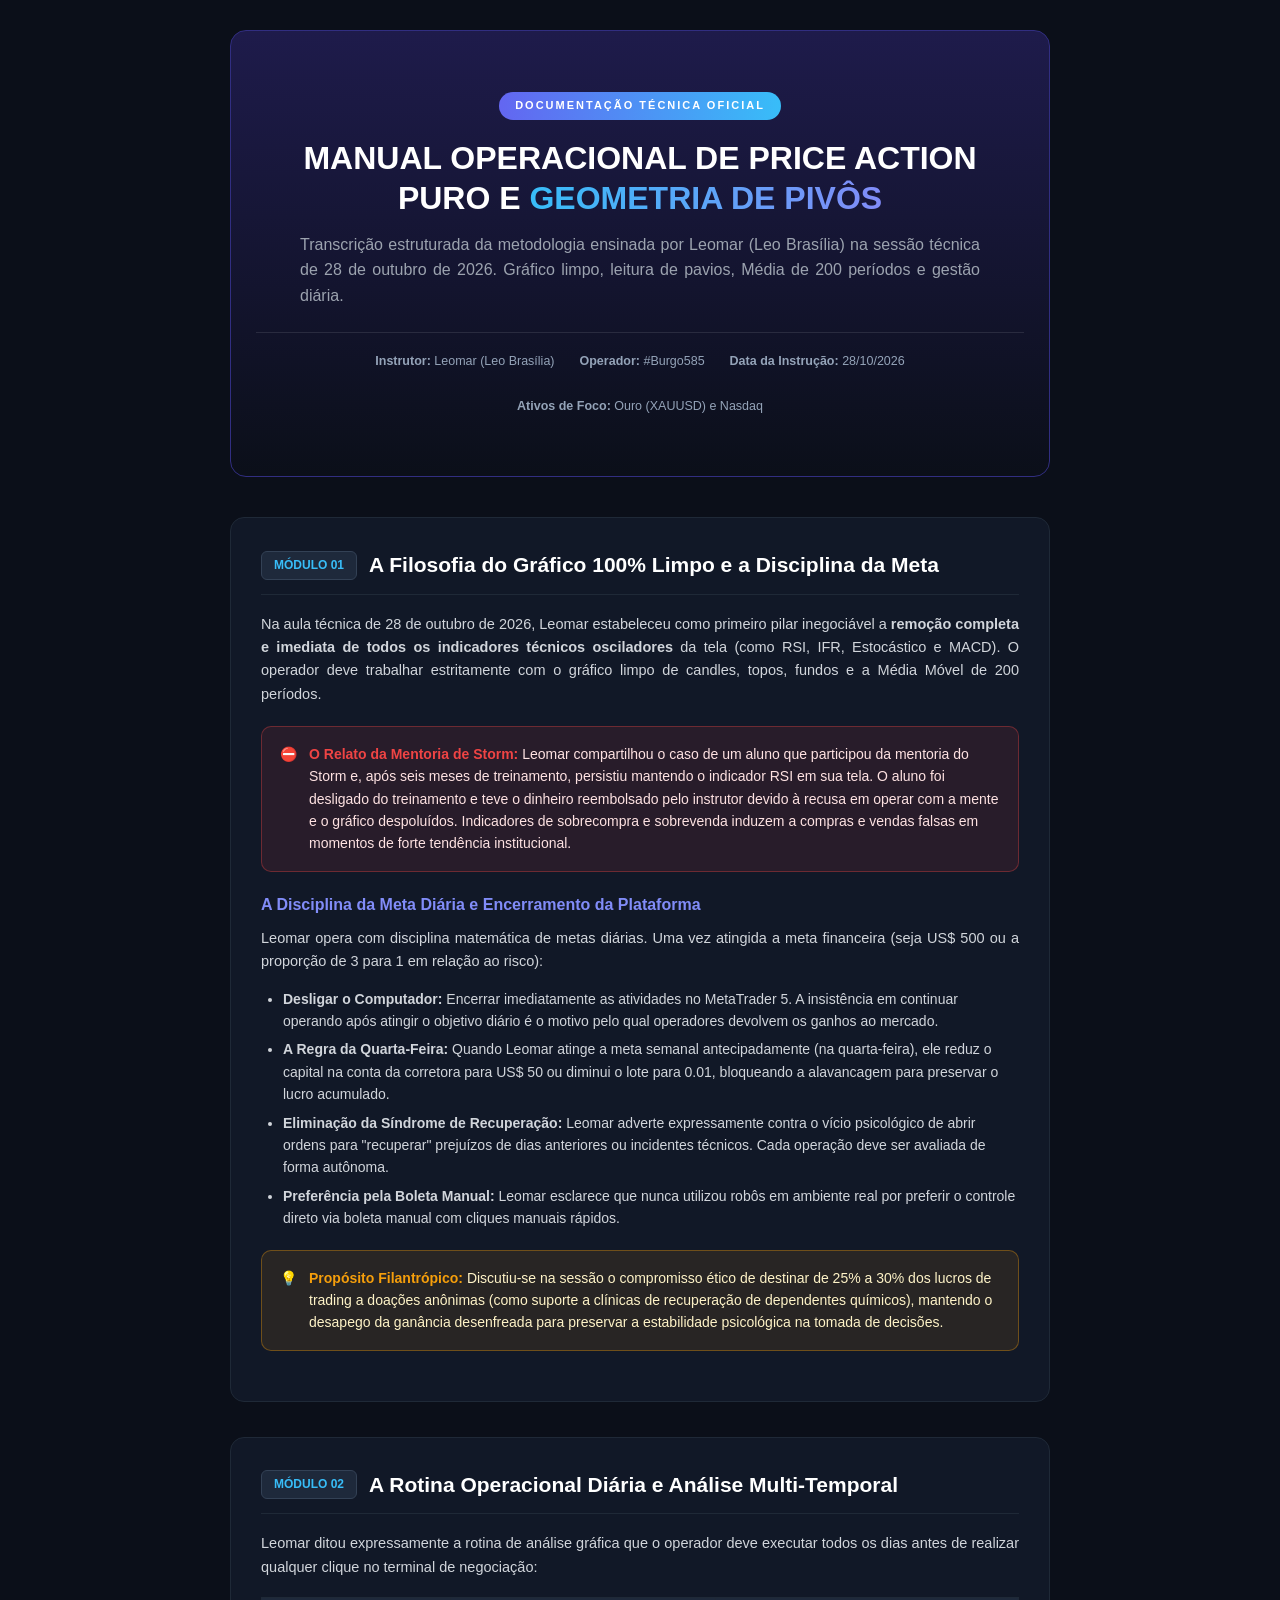
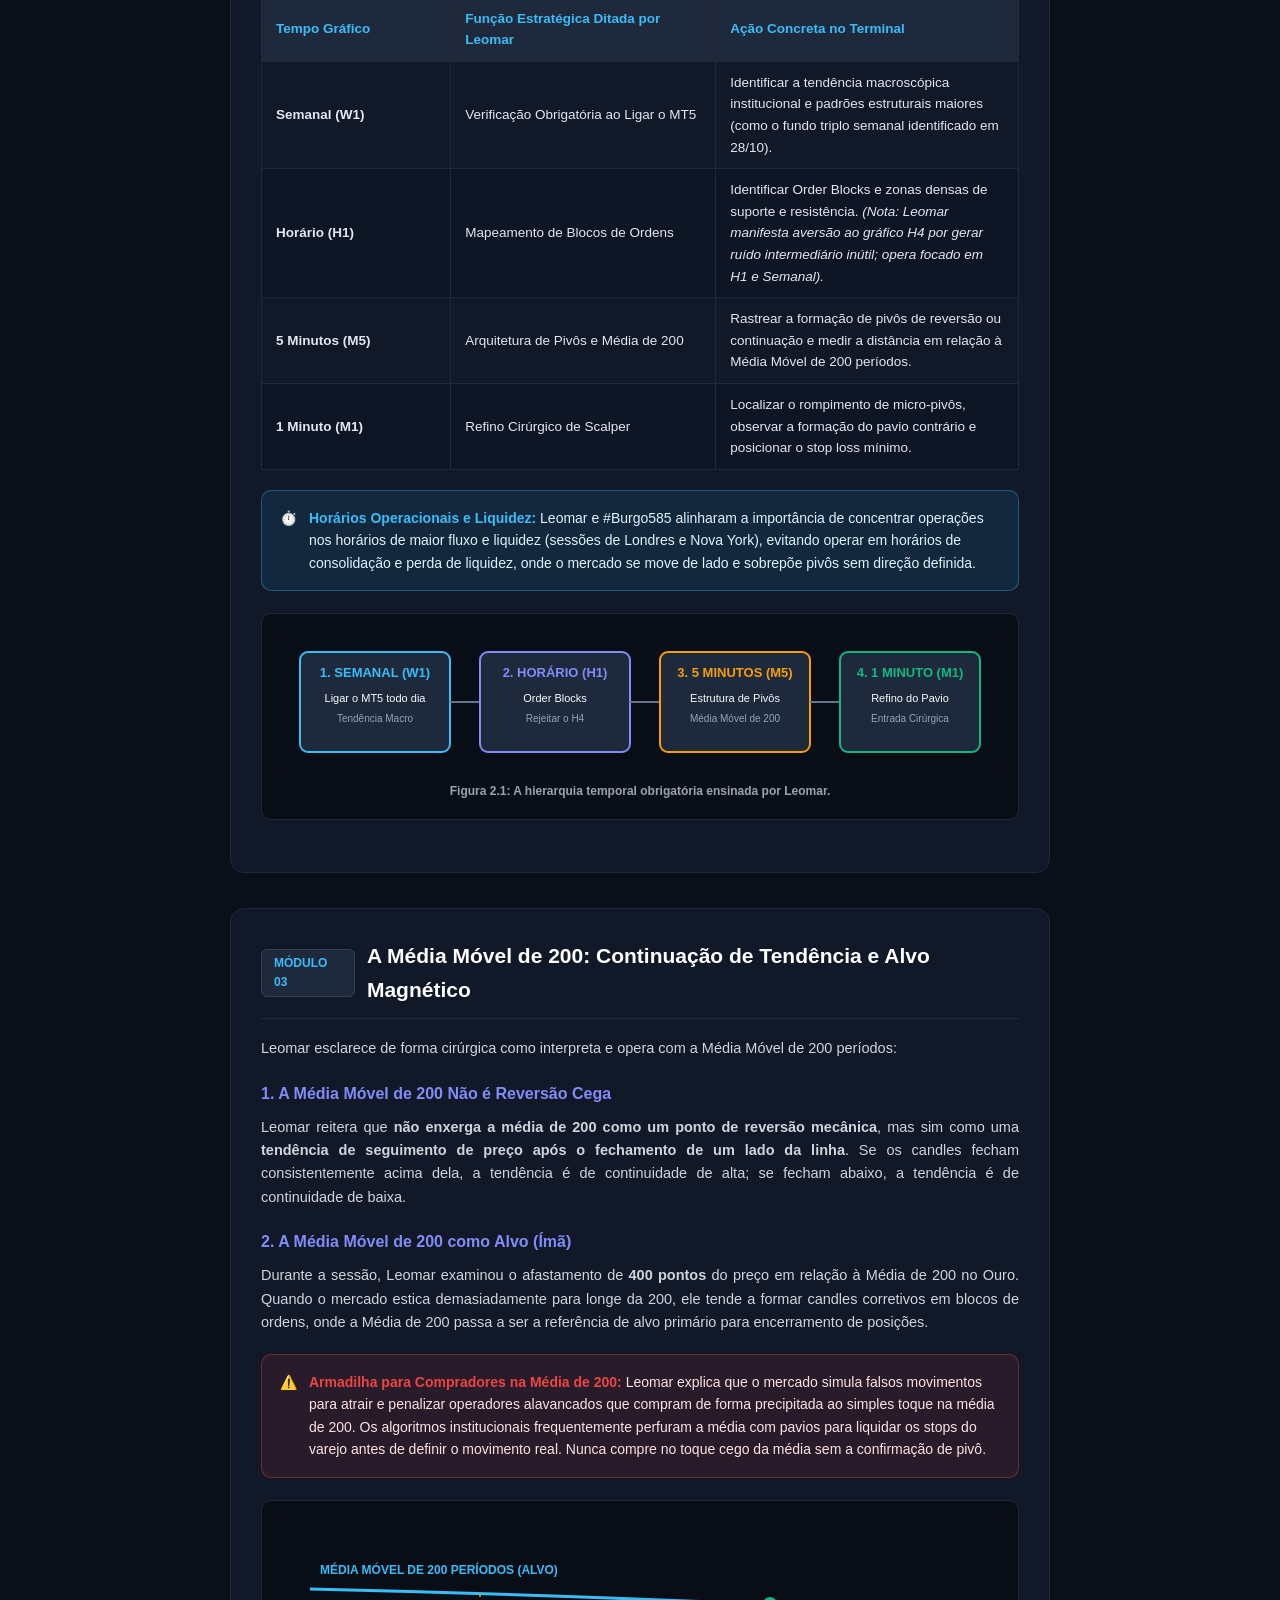
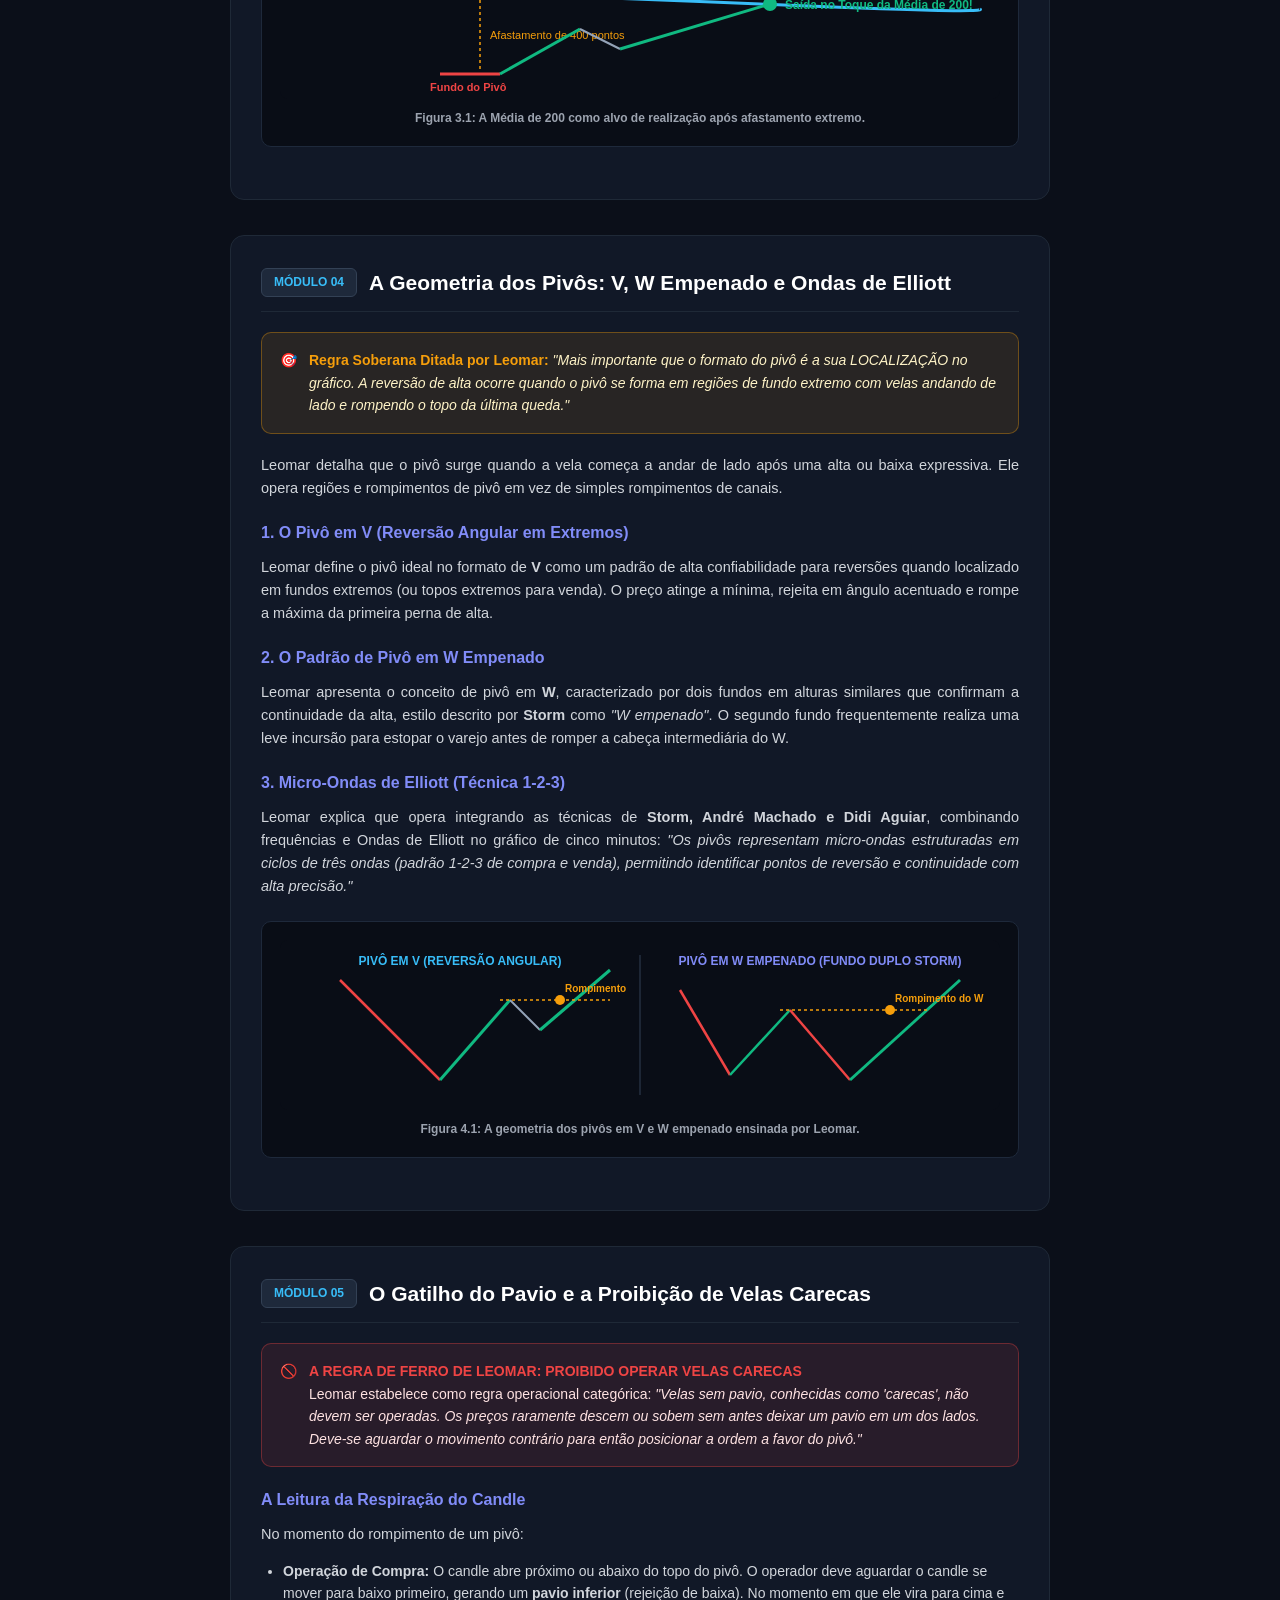
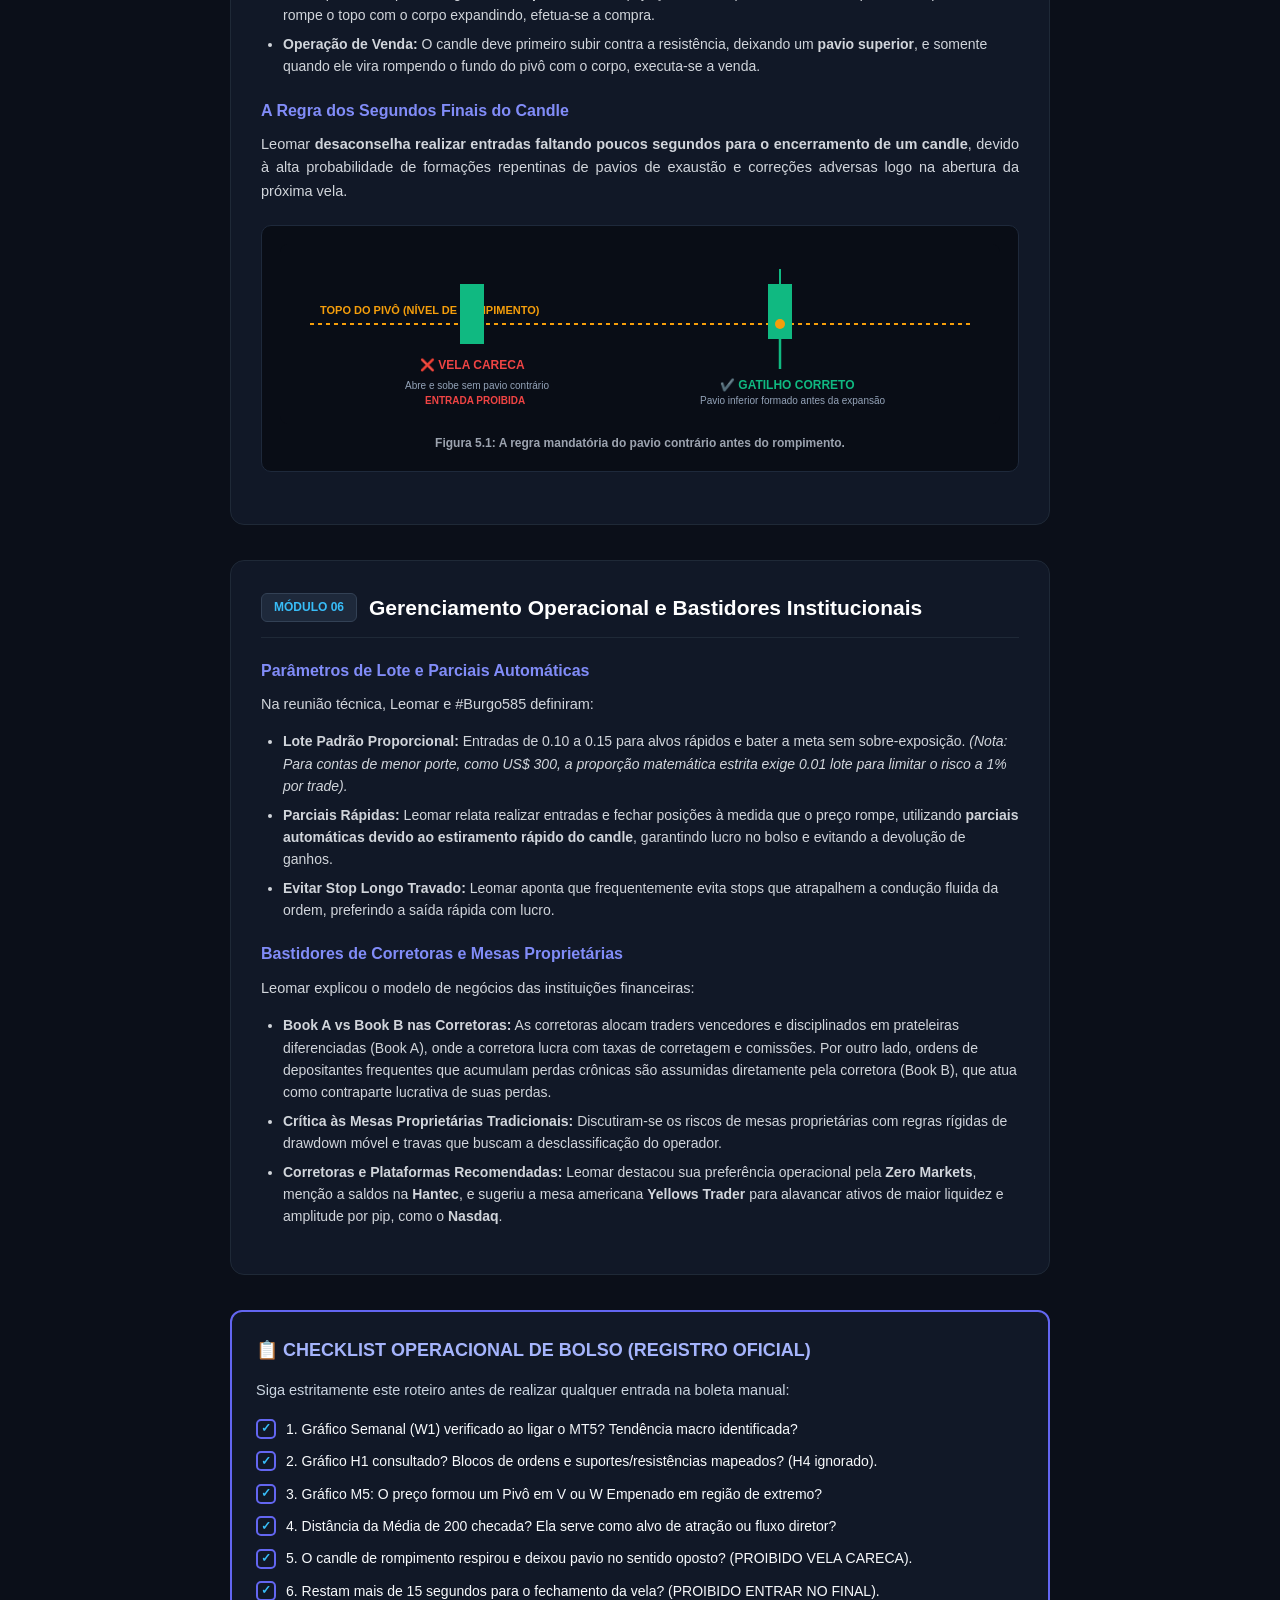
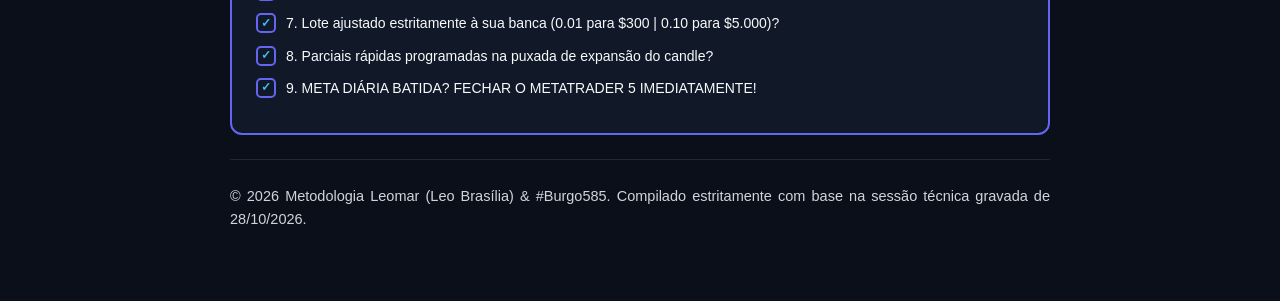
==== commit f86d4ab7: "docs: paginacao A4 perfeita sem cortes e fidelidade estrita aos ensinamentos de Leomar da gravacao d" ====
--- a/Pesquisa_e_Estudos/apostila_leomar_profissional.html
+++ b/Pesquisa_e_Estudos/apostila_leomar_profissional.html
@@ -3,236 +3,246 @@
 <head>
   <meta charset="UTF-8">
   <meta name="viewport" content="width=device-width, initial-scale=1.0">
-  <title>Manual Definitivo de Price Action Puro e Geometria de Pivôs - Leomar</title>
+  <title>Apostila Oficial de Price Action Puro - Metodologia de Leomar (Leo Brasília)</title>
   <style>
+    /* =========================================================
+       VARIÁVEIS DE CORES E TIPOGRAFIA EXECUTIVA
+       ========================================================= */
     :root {
       --bg: #0b0f19;
       --card-bg: #111827;
       --card-border: #1f2937;
       --primary: #38bdf8;
-      --primary-dark: #0284c7;
       --accent: #f59e0b;
       --bull: #10b981;
       --bear: #ef4444;
       --text: #f3f4f6;
       --text-muted: #9ca3af;
       --highlight: #818cf8;
-      --font-family: -apple-system, BlinkMacSystemFont, "Segoe UI", Roboto, Helvetica, Arial, sans-serif;
+      --font-family: -apple-system, BlinkMacSystemFont, "Segoe UI", Roboto, "Helvetica Neue", Arial, sans-serif;
     }
 
     * { box-sizing: border-box; margin: 0; padding: 0; }
+    
     body {
       background-color: var(--bg);
       color: var(--text);
       font-family: var(--font-family);
-      line-height: 1.7;
+      line-height: 1.6;
+      margin: 0;
       padding: 0;
-      margin: 0;
-    }
-
-    /* Container */
+    }
+
     .container {
-      max-width: 900px;
+      max-width: 860px;
       margin: 0 auto;
-      padding: 40px 24px;
-    }
-
-    /* Capa Comercial */
+      padding: 30px 20px;
+    }
+
+    /* =========================================================
+       PARAMETRIZAÇÃO PROFISSIONAL DE IMPRESSÃO E PAGINAÇÃO (A4)
+       Garante que nada seja cortado ou fique órfão entre páginas
+       ========================================================= */
+    @page {
+      size: A4 portrait;
+      margin: 1.5cm 1.5cm 1.8cm 1.5cm;
+    }
+
+    /* Quebras de Página Forçadas e Proteção Contra Cortes */
+    .page-break {
+      page-break-before: always !important;
+      break-before: page !important;
+    }
+
+    .no-break,
+    .module-card,
+    .figure-container,
+    .alert-box,
+    .table-container,
+    .checklist-card,
+    .quote-box {
+      page-break-inside: avoid !important;
+      break-inside: avoid !important;
+    }
+
+    h1, h2, h3, h4 {
+      page-break-after: avoid !important;
+      break-after: avoid !important;
+    }
+
+    p, li {
+      orphans: 3;
+      widows: 3;
+    }
+
+    /* =========================================================
+       ESTILOS VISUAIS PARA LEITURA EM TELA (DARK MODE)
+       ========================================================= */
     .cover-page {
       text-align: center;
-      padding: 70px 30px;
+      padding: 60px 25px;
       background: linear-gradient(180deg, #1e1b4b 0%, #0b0f19 100%);
-      border-radius: 20px;
+      border-radius: 16px;
       border: 1px solid #312e81;
-      margin-bottom: 50px;
-      box-shadow: 0 20px 40px -15px rgba(0,0,0,0.7);
-    }
-    .badge-commercial {
+      margin-bottom: 40px;
+      page-break-after: always;
+      break-after: page;
+    }
+
+    .badge-official {
       display: inline-block;
       background: linear-gradient(90deg, #6366f1, #38bdf8);
       color: #fff;
-      font-size: 12px;
+      font-size: 11px;
       font-weight: 800;
       text-transform: uppercase;
       letter-spacing: 2px;
-      padding: 6px 18px;
+      padding: 5px 16px;
       border-radius: 50px;
-      margin-bottom: 20px;
-    }
+      margin-bottom: 18px;
+    }
+
     .cover-title {
-      font-size: 38px;
+      font-size: 32px;
       font-weight: 900;
-      line-height: 1.2;
+      line-height: 1.25;
       color: #ffffff;
-      margin-bottom: 16px;
-      letter-spacing: -0.5px;
-    }
+      margin-bottom: 14px;
+    }
+
     .cover-title span {
       background: linear-gradient(90deg, #38bdf8, #818cf8);
       -webkit-background-clip: text;
       -webkit-text-fill-color: transparent;
     }
+
     .cover-subtitle {
-      font-size: 19px;
+      font-size: 16px;
       color: var(--text-muted);
-      max-width: 700px;
-      margin: 0 auto 30px auto;
+      max-width: 680px;
+      margin: 0 auto 24px auto;
       font-weight: 400;
     }
+
     .cover-meta {
       display: flex;
       justify-content: center;
-      gap: 30px;
-      font-size: 13px;
+      gap: 25px;
+      font-size: 12.5px;
       color: #94a3b8;
       border-top: 1px solid rgba(255,255,255,0.1);
-      padding-top: 20px;
+      padding-top: 18px;
       flex-wrap: wrap;
     }
 
-    /* Sumário */
-    .toc-card {
+    .module-card {
       background: var(--card-bg);
       border: 1px solid var(--card-border);
       border-radius: 14px;
       padding: 30px;
-      margin-bottom: 50px;
-    }
-    .toc-title {
-      font-size: 20px;
-      font-weight: 700;
-      color: var(--primary);
-      margin-bottom: 20px;
-      display: flex;
-      align-items: center;
-      gap: 10px;
-    }
-    .toc-list {
-      list-style: none;
-      display: grid;
-      grid-template-columns: 1fr;
-      gap: 12px;
-    }
-    .toc-item a {
-      color: var(--text);
-      text-decoration: none;
-      display: flex;
-      justify-content: space-between;
-      padding: 10px 14px;
-      border-radius: 8px;
-      background: #162032;
-      transition: all 0.2s ease;
-      font-size: 15px;
-      font-weight: 600;
-      border-left: 3px solid transparent;
-    }
-    .toc-item a:hover {
-      background: #1e293b;
-      border-left-color: var(--primary);
-      color: var(--primary);
-      transform: translateX(4px);
-    }
-
-    /* Módulos */
-    .module-card {
-      background: var(--card-bg);
-      border: 1px solid var(--card-border);
-      border-radius: 16px;
-      padding: 36px 32px;
-      margin-bottom: 40px;
-      box-shadow: 0 10px 30px rgba(0,0,0,0.3);
-    }
+      margin-bottom: 35px;
+    }
+
     .module-header {
       display: flex;
       align-items: center;
-      gap: 14px;
-      margin-bottom: 24px;
-      padding-bottom: 16px;
+      gap: 12px;
+      margin-bottom: 18px;
+      padding-bottom: 12px;
       border-bottom: 1px solid var(--card-border);
     }
-    .module-number {
+
+    .module-badge {
       background: #1e293b;
       color: var(--primary);
       border: 1px solid #334155;
-      font-size: 14px;
+      font-size: 12px;
       font-weight: 800;
-      padding: 6px 14px;
-      border-radius: 8px;
+      padding: 4px 12px;
+      border-radius: 6px;
       text-transform: uppercase;
     }
+
     .module-title {
-      font-size: 24px;
+      font-size: 21px;
       font-weight: 800;
       color: #ffffff;
     }
 
     h3 {
-      font-size: 18px;
+      font-size: 16px;
       font-weight: 700;
       color: var(--highlight);
-      margin: 24px 0 12px 0;
-    }
+      margin: 20px 0 10px 0;
+    }
+
     p {
+      margin-bottom: 14px;
+      color: #d1d5db;
+      font-size: 14.5px;
+      text-align: justify;
+    }
+
+    ul, ol {
       margin-bottom: 16px;
+      padding-left: 22px;
       color: #d1d5db;
-      font-size: 15px;
-    }
-    ul, ol {
-      margin-bottom: 20px;
-      padding-left: 24px;
-      color: #d1d5db;
-    }
+    }
+
     li {
-      margin-bottom: 8px;
-      font-size: 15px;
-    }
-
-    /* Boxes de Destaque */
+      margin-bottom: 6px;
+      font-size: 14px;
+    }
+
+    /* Caixas de Alerta e Regras */
     .alert-box {
-      border-radius: 12px;
-      padding: 20px 22px;
-      margin: 24px 0;
+      border-radius: 10px;
+      padding: 16px 18px;
+      margin: 20px 0;
       display: flex;
-      gap: 14px;
+      gap: 12px;
       align-items: flex-start;
-      font-size: 14.5px;
-    }
+      font-size: 14px;
+    }
+
     .alert-gold {
       background: rgba(245, 158, 11, 0.1);
-      border: 1px solid rgba(245, 158, 11, 0.3);
+      border: 1px solid rgba(245, 158, 11, 0.35);
       color: #fef3c7;
     }
     .alert-gold strong { color: #f59e0b; }
 
     .alert-danger {
       background: rgba(239, 68, 68, 0.1);
-      border: 1px solid rgba(239, 68, 68, 0.3);
+      border: 1px solid rgba(239, 68, 68, 0.35);
       color: #fee2e2;
     }
     .alert-danger strong { color: #ef4444; }
 
-    .alert-success {
-      background: rgba(16, 185, 129, 0.1);
-      border: 1px solid rgba(16, 185, 129, 0.3);
-      color: #d1fae5;
-    }
-    .alert-success strong { color: #10b981; }
-
-    /* Ilustrações SVG */
+    .alert-info {
+      background: rgba(56, 189, 248, 0.1);
+      border: 1px solid rgba(56, 189, 248, 0.35);
+      color: #e0f2fe;
+    }
+    .alert-info strong { color: #38bdf8; }
+
+    /* Ilustrações SVG Vetoriais */
     .figure-container {
       background: #090d16;
       border: 1px solid #1e293b;
-      border-radius: 12px;
-      padding: 24px 16px;
-      margin: 28px 0;
+      border-radius: 10px;
+      padding: 18px 12px;
+      margin: 22px 0;
       text-align: center;
     }
+
     .figure-caption {
-      font-size: 13px;
+      font-size: 12px;
       color: var(--text-muted);
-      margin-top: 12px;
+      margin-top: 10px;
       font-weight: 600;
     }
+
     svg {
       max-width: 100%;
       height: auto;
@@ -240,91 +250,148 @@
       margin: 0 auto;
     }
 
-    /* Tabela Comercial */
+    /* Tabelas */
     .table-container {
       overflow-x: auto;
-      margin: 20px 0;
-    }
+      margin: 18px 0;
+    }
+
     table {
       width: 100%;
       border-collapse: collapse;
-      font-size: 14px;
-      text-align: left;
-    }
+      font-size: 13.5px;
+    }
+
     th {
       background: #1e293b;
       color: var(--primary);
-      padding: 12px 16px;
+      padding: 10px 14px;
       border: 1px solid var(--card-border);
       font-weight: 700;
-    }
+      text-align: left;
+    }
+
     td {
-      padding: 12px 16px;
+      padding: 10px 14px;
       border: 1px solid var(--card-border);
       color: #e2e8f0;
       background: #111827;
     }
-    tr:nth-child(even) td {
-      background: #0e1626;
-    }
-
-    /* Checklist */
+
+    tr:nth-child(even) td { background: #0e1626; }
+
+    /* Checklist Card */
     .checklist-card {
-      background: linear-gradient(180deg, #111827 0%, #1e1b4b 100%);
-      border: 2px solid #4338ca;
-      border-radius: 16px;
-      padding: 30px;
-      margin: 30px 0;
-    }
+      background: #111827;
+      border: 2px solid #6366f1;
+      border-radius: 12px;
+      padding: 24px;
+      margin: 24px 0;
+    }
+
     .checklist-title {
-      font-size: 20px;
+      font-size: 18px;
       font-weight: 800;
       color: #a5b4fc;
-      margin-bottom: 18px;
-    }
+      margin-bottom: 14px;
+    }
+
     .check-item {
       display: flex;
       align-items: center;
-      gap: 12px;
-      margin-bottom: 12px;
-      font-size: 15px;
+      gap: 10px;
+      margin-bottom: 10px;
+      font-size: 14px;
       color: #f8fafc;
     }
+
     .check-box {
-      width: 22px;
-      height: 22px;
+      width: 20px;
+      height: 20px;
       border: 2px solid #6366f1;
-      border-radius: 6px;
+      border-radius: 5px;
       display: flex;
       align-items: center;
       justify-content: center;
       color: #38bdf8;
-      font-weight: 900;
-    }
-
-    /* Footer */
-    footer {
-      text-align: center;
-      padding: 40px 0;
-      font-size: 13px;
-      color: #64748b;
-      border-top: 1px solid #1f2937;
-      margin-top: 60px;
-    }
-
+      font-weight: 800;
+      font-size: 12px;
+    }
+
+    /* =========================================================
+       REGRAS EXCLUSIVAS DE IMPRESSÃO (CTRL + P -> SALVAR COMO PDF)
+       ========================================================= */
     @media print {
-      body { background-color: #fff; color: #111; }
-      .container { max-width: 100%; padding: 0; }
-      .cover-page, .module-card, .toc-card {
-        background: #fff !important;
-        border: 1px solid #ccc !important;
+      body {
+        background: #ffffff !important;
+        color: #111827 !important;
+        font-size: 10.5pt !important;
+        line-height: 1.45 !important;
+      }
+
+      .container {
+        max-width: 100% !important;
+        padding: 0 !important;
+        margin: 0 !important;
+      }
+
+      .cover-page {
+        background: #ffffff !important;
+        border: 2px solid #1e1b4b !important;
+        color: #111827 !important;
         box-shadow: none !important;
-        color: #111 !important;
-        page-break-after: always;
+        padding: 50px 20px !important;
       }
-      .module-title, .cover-title, h3 { color: #000 !important; }
-      p, li, td { color: #333 !important; }
-      .figure-container { background: #f8f9fa !important; border: 1px solid #ddd !important; }
+
+      .cover-title { color: #111827 !important; }
+      .cover-title span { color: #2563eb !important; -webkit-text-fill-color: initial !important; }
+      .cover-subtitle, .cover-meta { color: #475569 !important; }
+
+      .module-card {
+        background: #ffffff !important;
+        border: 1px solid #cbd5e1 !important;
+        box-shadow: none !important;
+        padding: 24px !important;
+        margin-bottom: 0 !important;
+      }
+
+      .module-title { color: #0f172a !important; }
+      .module-badge { background: #f1f5f9 !important; border-color: #cbd5e1 !important; color: #2563eb !important; }
+      h3 { color: #1e293b !important; }
+      p, li { color: #334155 !important; }
+
+      .figure-container {
+        background: #f8fafc !important;
+        border: 1px solid #cbd5e1 !important;
+        padding: 12px !important;
+      }
+
+      .figure-caption { color: #475569 !important; }
+
+      .alert-box {
+        border-width: 1.5px !important;
+      }
+      .alert-gold { background: #fffbeb !important; border-color: #f59e0b !important; color: #92400e !important; }
+      .alert-danger { background: #fef2f2 !important; border-color: #ef4444 !important; color: #991b1b !important; }
+      .alert-info { background: #f0f9ff !important; border-color: #0284c7 !important; color: #075985 !important; }
+
+      table { border-color: #cbd5e1 !important; }
+      th { background: #f1f5f9 !important; color: #0f172a !important; border-color: #cbd5e1 !important; }
+      td { background: #ffffff !important; color: #334155 !important; border-color: #cbd5e1 !important; }
+      tr:nth-child(even) td { background: #f8fafc !important; }
+
+      .checklist-card {
+        background: #f8fafc !important;
+        border: 1.5px solid #4f46e5 !important;
+      }
+      .checklist-title { color: #312e81 !important; }
+      .check-item { color: #1e293b !important; }
+      .check-box { border-color: #4f46e5 !important; color: #4f46e5 !important; }
+
+      footer {
+        color: #64748b !important;
+        border-top-color: #e2e8f0 !important;
+      }
     }
   </style>
 </head>
@@ -332,386 +399,343 @@
 
   <div class="container">
 
-    <!-- CAPA COMERCIAL -->
+    <!-- =========================================================
+         PÁGINA 1: CAPA OFICIAL
+         ========================================================= -->
     <div class="cover-page">
-      <div class="badge-commercial">MATERIAL EXCLUSIVO DE CAPACITAÇÃO</div>
-      <h1 class="cover-title">MANUAL DEFINITIVO DE PRICE ACTION PURO E <span>GEOMETRIA DE PIVÔS</span></h1>
-      <p class="cover-subtitle">A metodologia institucional de leitura de fluxo, rompimento cirúrgico de pivôs (V e W Empenado), dinâmica de pavios e confluência com a Média Móvel de 200 períodos.</p>
+      <div class="badge-official">DOCUMENTAÇÃO TÉCNICA OFICIAL</div>
+      <h1 class="cover-title">MANUAL OPERACIONAL DE PRICE ACTION PURO E <span>GEOMETRIA DE PIVÔS</span></h1>
+      <p class="cover-subtitle">Transcrição estruturada da metodologia ensinada por Leomar (Leo Brasília) na sessão técnica de 28 de outubro de 2026. Gráfico limpo, leitura de pavios, Média de 200 períodos e gestão diária.</p>
       
       <div class="cover-meta">
-        <div><strong>Mentoria:</strong> Leomar (Leo Brasília)</div>
-        <div><strong>Edição:</strong> Oficial / 2026</div>
-        <div><strong>Ativos de Foco:</strong> Ouro (XAUUSD), Mini-Índice e Nasdaq</div>
-        <div><strong>Nível:</strong> Profissional / Alta Performance</div>
+        <div><strong>Instrutor:</strong> Leomar (Leo Brasília)</div>
+        <div><strong>Operador:</strong> #Burgo585</div>
+        <div><strong>Data da Instrução:</strong> 28/10/2026</div>
+        <div><strong>Ativos de Foco:</strong> Ouro (XAUUSD) e Nasdaq</div>
       </div>
     </div>
 
-    <!-- SUMÁRIO -->
-    <div class="toc-card">
-      <div class="toc-title">📋 Sumário da Apostila</div>
-      <ul class="toc-list">
-        <li class="toc-item"><a href="#mod1"><span>MÓDULO 1: A Filosofia Operacional e a Guerra ao Ruído Visual</span> <span>01</span></a></li>
-        <li class="toc-item"><a href="#mod2"><span>MÓDULO 2: O Mapa Multi-Temporal Top-Down (W1, H1, M5 e M1)</span> <span>02</span></a></li>
-        <li class="toc-item"><a href="#mod3"><span>MÓDULO 3: A Média Móvel de 200 Períodos Sem Misticismo</span> <span>03</span></a></li>
-        <li class="toc-item"><a href="#mod4"><span>MÓDULO 4: A Geometria dos Pivôs de Alta Assertividade (V e W Empenado)</span> <span>04</span></a></li>
-        <li class="toc-item"><a href="#mod5"><span>MÓDULO 5: O Gatilho Cirúrgico do Pavio (A Regra Anti-Vela Careca)</span> <span>05</span></a></li>
-        <li class="toc-item"><a href="#mod6"><span>MÓDULO 6: Gerenciamento de Risco, Disciplina da Meta e Psicologia</span> <span>06</span></a></li>
-        <li class="toc-item"><a href="#mod7"><span>MÓDULO 7: Microestrutura Oculta: Corretoras e Mesas Proprietárias</span> <span>07</span></a></li>
-        <li class="toc-item"><a href="#mod8"><span>MÓDULO 8: Checklist Operacional de Bordo (Passo a Passo Rápido)</span> <span>08</span></a></li>
-      </ul>
-    </div>
-
-    <!-- MÓDULO 1 -->
-    <section class="module-card" id="mod1">
+    <!-- =========================================================
+         PÁGINA 2: MÓDULO 1 - GRÁFICO LIMPO E DISCIPLINA MENTAL
+         ========================================================= -->
+    <section class="module-card page-break" id="mod1">
       <div class="module-header">
-        <div class="module-number">Módulo 01</div>
-        <div class="module-title">A Filosofia Operacional e a Guerra ao Ruído Visual</div>
-      </div>
-
-      <p>A imensa maioria dos participantes do mercado financeiro fracassa não por falta de esforço, mas porque operam **cegos pelo atraso de indicadores matemáticos**. RSI, Bandas de Bollinger, MACD e Estocástico nada mais são do que fórmulas requentadas que tentam prever o futuro olhando para a média de preços passados.</p>
+        <div class="module-badge">Módulo 01</div>
+        <div class="module-title">A Filosofia do Gráfico 100% Limpo e a Disciplina da Meta</div>
+      </div>
+
+      <p>Na aula técnica de 28 de outubro de 2026, Leomar estabeleceu como primeiro pilar inegociável a <strong>remoção completa e imediata de todos os indicadores técnicos osciladores</strong> da tela (como RSI, IFR, Estocástico e MACD). O operador deve trabalhar estritamente com o gráfico limpo de candles, topos, fundos e a Média Móvel de 200 períodos.</p>
 
       <div class="alert-box alert-danger">
         <div>⛔</div>
-        <div><strong>O Veneno da Sobrecompra e Sobrevenda:</strong> Em tendências institucionais fortes, o RSI permanece sobrecomprado enquanto o ativo sobe 2.000 pontos. O operador amador tenta adivinhar o topo e vender a cada candle verde, sendo dizimado por chamadas de margem.</div>
-      </div>
-
-      <h3>A Disciplina do Gráfico Limpo</h3>
-      <p>A escola clássica de trading de alta performance (inspirada em lendas como Storm e André Machado, refinada na prática diária por Leomar) prega a **remoção total e absoluta de osciladores**. Quando você limpa a tela, sua visão se liberta para enxergar apenas a realidade crua: **onde estão os topos, onde estão os fundos, onde o volume agrediu e qual o formato dos candles**.</p>
-
-      <!-- FIGURA 1: COMPARATIVO VISUAL -->
-      <div class="figure-container">
-        <svg viewBox="0 0 760 220" width="760" height="220" xmlns="http://www.w3.org/2000/svg">
-          <!-- Lado Esquerdo: Poluído -->
-          <rect x="10" y="10" width="360" height="200" rx="8" fill="#131722" stroke="#ef4444" stroke-width="1.5"/>
-          <text x="25" y="35" fill="#ef4444" font-size="13" font-weight="bold">❌ TELA POLUÍDA (O CAMINHO DA RUÍNA)</text>
-          <!-- Candles cinzas sob excesso de linhas -->
-          <line x1="40" y1="110" x2="40" y2="150" stroke="#64748b" stroke-width="2"/>
-          <rect x="34" y="120" width="12" height="20" fill="#64748b"/>
-          <line x1="80" y1="90" x2="80" y2="140" stroke="#64748b" stroke-width="2"/>
-          <rect x="74" y="100" width="12" height="30" fill="#64748b"/>
-          <!-- Linhas confusas de indicadores -->
-          <path d="M 30,140 Q 90,60 170,120 T 350,80" fill="none" stroke="#ec4899" stroke-width="1.5" stroke-dasharray="3,3"/>
-          <path d="M 30,100 Q 120,180 220,90 T 350,140" fill="none" stroke="#eab308" stroke-width="1.5"/>
-          <path d="M 30,120 Q 150,40 260,130 T 350,100" fill="none" stroke="#06b6d4" stroke-width="1.5"/>
-          <!-- Subjanela RSI estragando tudo -->
-          <rect x="20" y="160" width="340" height="40" fill="#0f172a" stroke="#334155"/>
-          <path d="M 25,185 Q 80,165 140,195 T 260,170 T 350,180" fill="none" stroke="#a855f7" stroke-width="1.5"/>
-          <text x="30" y="175" fill="#a855f7" font-size="10">RSI / Estocástico (Sinais Falsos de Topo)</text>
-
-          <!-- Lado Direito: Limpo Leomar -->
-          <rect x="390" y="10" width="360" height="200" rx="8" fill="#131722" stroke="#10b981" stroke-width="1.5"/>
-          <text x="405" y="35" fill="#10b981" font-size="13" font-weight="bold">✔️ TELA LIMPA DE LEOMAR (PRICE ACTION PURO)</text>
-          <!-- Média 200 de alvo -->
-          <path d="M 405,170 Q 520,150 630,90 T 735,70" fill="none" stroke="#38bdf8" stroke-width="3"/>
-          <text x="640" y="60" fill="#38bdf8" font-size="11" font-weight="bold">EMA 200 (Alvo)</text>
-          <!-- Pivot de alta perfeito -->
-          <!-- Fundo 1 -->
-          <line x1="440" y1="130" x2="440" y2="180" stroke="#ef4444" stroke-width="2"/>
-          <rect x="434" y="140" width="12" height="30" fill="#ef4444"/>
-          <!-- Topo intermediário -->
-          <line x1="490" y1="90" x2="490" y2="150" stroke="#10b981" stroke-width="2"/>
-          <rect x="484" y="100" width="12" height="40" fill="#10b981"/>
-          <!-- Linha amarela do Pivot -->
-          <line x1="480" y1="90" x2="680" y2="90" stroke="#eab308" stroke-width="2" stroke-dasharray="4,4"/>
-          <text x="540" y="82" fill="#eab308" font-size="11" font-weight="bold">Gatilho de Rompimento</text>
-          <!-- Fundo 2 mais alto -->
-          <line x1="550" y1="110" x2="550" y2="160" stroke="#ef4444" stroke-width="2"/>
-          <rect x="544" y="120" width="12" height="30" fill="#ef4444"/>
-          <!-- Vela de explosão rompendo -->
-          <line x1="620" y1="70" x2="620" y2="130" stroke="#10b981" stroke-width="2"/>
-          <rect x="614" y="80" width="12" height="40" fill="#10b981"/>
-          <circle cx="620" cy="90" r="5" fill="#f59e0b"/>
-          <text x="635" y="105" fill="#10b981" font-size="11" font-weight="bold">Entrada 0.10!</text>
-        </svg>
-        <div class="figure-caption">Figura 1.1: Comparativo conceitual entre o caos de indicadores defasados e a clareza do Price Action puro.</div>
+        <div><strong>O Relato da Mentoria de Storm:</strong> Leomar compartilhou o caso de um aluno que participou da mentoria do Storm e, após seis meses de treinamento, persistiu mantendo o indicador RSI em sua tela. O aluno foi desligado do treinamento e teve o dinheiro reembolsado pelo instrutor devido à recusa em operar com a mente e o gráfico despoluídos. Indicadores de sobrecompra e sobrevenda induzem a compras e vendas falsas em momentos de forte tendência institucional.</div>
+      </div>
+
+      <h3>A Disciplina da Meta Diária e Encerramento da Plataforma</h3>
+      <p>Leomar opera com disciplina matemática de metas diárias. Uma vez atingida a meta financeira (seja US$ 500 ou a proporção de 3 para 1 em relação ao risco):</p>
+      <ul>
+        <li><strong>Desligar o Computador:</strong> Encerrar imediatamente as atividades no MetaTrader 5. A insistência em continuar operando após atingir o objetivo diário é o motivo pelo qual operadores devolvem os ganhos ao mercado.</li>
+        <li><strong>A Regra da Quarta-Feira:</strong> Quando Leomar atinge a meta semanal antecipadamente (na quarta-feira), ele reduz o capital na conta da corretora para US$ 50 ou diminui o lote para 0.01, bloqueando a alavancagem para preservar o lucro acumulado.</li>
+        <li><strong>Eliminação da Síndrome de Recuperação:</strong> Leomar adverte expressamente contra o vício psicológico de abrir ordens para "recuperar" prejuízos de dias anteriores ou incidentes técnicos. Cada operação deve ser avaliada de forma autônoma.</li>
+        <li><strong>Preferência pela Boleta Manual:</strong> Leomar esclarece que nunca utilizou robôs em ambiente real por preferir o controle direto via boleta manual com cliques manuais rápidos.</li>
+      </ul>
+
+      <div class="alert-box alert-gold">
+        <div>💡</div>
+        <div><strong>Propósito Filantrópico:</strong> Discutiu-se na sessão o compromisso ético de destinar de 25% a 30% dos lucros de trading a doações anônimas (como suporte a clínicas de recuperação de dependentes químicos), mantendo o desapego da ganância desenfreada para preservar a estabilidade psicológica na tomada de decisões.</div>
       </div>
     </section>
 
-    <!-- MÓDULO 2 -->
-    <section class="module-card" id="mod2">
+    <!-- =========================================================
+         PÁGINA 3: MÓDULO 2 - ROTINA MULTI-TEMPORAL TOP-DOWN
+         ========================================================= -->
+    <section class="module-card page-break" id="mod2">
       <div class="module-header">
-        <div class="module-number">Módulo 02</div>
-        <div class="module-title">O Mapa Multi-Temporal Top-Down</div>
-      </div>
-
-      <p>Operar sem olhar o contexto maior é como navegar em mar revolto sem bússola. A rotina profissional começa **obrigatoriamente** pela hierarquia de tempos gráficos:</p>
+        <div class="module-badge">Módulo 02</div>
+        <div class="module-title">A Rotina Operacional Diária e Análise Multi-Temporal</div>
+      </div>
+
+      <p>Leomar ditou expressamente a rotina de análise gráfica que o operador deve executar todos os dias antes de realizar qualquer clique no terminal de negociação:</p>
 
       <div class="table-container">
         <table>
           <thead>
             <tr>
-              <th>Tempo Gráfico</th>
-              <th>Propósito Operacional</th>
-              <th>O Que Identificar</th>
+              <th style="width: 25%;">Tempo Gráfico</th>
+              <th style="width: 35%;">Função Estratégica Ditada por Leomar</th>
+              <th style="width: 40%;">Ação Concreta no Terminal</th>
             </tr>
           </thead>
           <tbody>
             <tr>
               <td><strong>Semanal (W1)</strong></td>
-              <td>Direção Maior / Macro Trend</td>
-              <td>Ao ligar o MT5 todo dia: checar fundos triplos, topos de rejeição e direção do fluxo semanal.</td>
+              <td>Verificação Obrigatória ao Ligar o MT5</td>
+              <td>Identificar a tendência macroscópica institucional e padrões estruturais maiores (como o fundo triplo semanal identificado em 28/10).</td>
             </tr>
             <tr>
               <td><strong>Horário (H1)</strong></td>
-              <td>Blocos de Ordens (Order Blocks)</td>
-              <td>Zonas densas de suporte/resistência institucional. <em>(Nota: Leomar desaconselha o H4 por gerar ruído irrelevante).</em></td>
+              <td>Mapeamento de Blocos de Ordens</td>
+              <td>Identificar Order Blocks e zonas densas de suporte e resistência. <em>(Nota: Leomar manifesta aversão ao gráfico H4 por gerar ruído intermediário inútil; opera focado em H1 e Semanal).</em></td>
             </tr>
             <tr>
               <td><strong>5 Minutos (M5)</strong></td>
-              <td>Estrutura dos Pivôs</td>
-              <td>Formação clara dos pivôs de alta/baixa e rastreamento da Média Móvel de 200 períodos.</td>
+              <td>Arquitetura de Pivôs e Média de 200</td>
+              <td>Rastrear a formação de pivôs de reversão ou continuação e medir a distância em relação à Média Móvel de 200 períodos.</td>
             </tr>
             <tr>
               <td><strong>1 Minuto (M1)</strong></td>
-              <td>Microscópio de Execução</td>
-              <td>Refino cirúrgico do gatilho, identificação do pavio de teste e posicionamento de stop mínimo.</td>
+              <td>Refino Cirúrgico de Scalper</td>
+              <td>Localizar o rompimento de micro-pivôs, observar a formação do pavio contrário e posicionar o stop loss mínimo.</td>
             </tr>
           </tbody>
         </table>
       </div>
 
+      <div class="alert-box alert-info">
+        <div>⏱️</div>
+        <div><strong>Horários Operacionais e Liquidez:</strong> Leomar e #Burgo585 alinharam a importância de concentrar operações nos horários de maior fluxo e liquidez (sessões de Londres e Nova York), evitando operar em horários de consolidação e perda de liquidez, onde o mercado se move de lado e sobrepõe pivôs sem direção definida.</div>
+      </div>
+
+      <!-- FIGURA VETORIAL: HIERARQUIA TEMPORAL -->
+      <div class="figure-container">
+        <svg viewBox="0 0 720 140" width="720" height="140" xmlns="http://www.w3.org/2000/svg">
+          <rect x="0" y="0" width="720" height="140" fill="#090d16" rx="8"/>
+          <!-- Caixa W1 -->
+          <rect x="20" y="20" width="150" height="100" rx="8" fill="#1e293b" stroke="#38bdf8" stroke-width="2"/>
+          <text x="95" y="45" fill="#38bdf8" font-size="13" font-weight="bold" text-anchor="middle">1. SEMANAL (W1)</text>
+          <text x="95" y="70" fill="#f8fafc" font-size="11" text-anchor="middle">Ligar o MT5 todo dia</text>
+          <text x="95" y="90" fill="#94a3b8" font-size="10" text-anchor="middle">Tendência Macro</text>
+          
+          <line x1="170" y1="70" x2="200" y2="70" stroke="#64748b" stroke-width="2"/>
+          <!-- Caixa H1 -->
+          <rect x="200" y="20" width="150" height="100" rx="8" fill="#1e293b" stroke="#818cf8" stroke-width="2"/>
+          <text x="275" y="45" fill="#818cf8" font-size="13" font-weight="bold" text-anchor="middle">2. HORÁRIO (H1)</text>
+          <text x="275" y="70" fill="#f8fafc" font-size="11" text-anchor="middle">Order Blocks</text>
+          <text x="275" y="90" fill="#94a3b8" font-size="10" text-anchor="middle">Rejeitar o H4</text>
+
+          <line x1="350" y1="70" x2="380" y2="70" stroke="#64748b" stroke-width="2"/>
+          <!-- Caixa M5 -->
+          <rect x="380" y="20" width="150" height="100" rx="8" fill="#1e293b" stroke="#f59e0b" stroke-width="2"/>
+          <text x="455" y="45" fill="#f59e0b" font-size="13" font-weight="bold" text-anchor="middle">3. 5 MINUTOS (M5)</text>
+          <text x="455" y="70" fill="#f8fafc" font-size="11" text-anchor="middle">Estrutura de Pivôs</text>
+          <text x="455" y="90" fill="#94a3b8" font-size="10" text-anchor="middle">Média Móvel de 200</text>
+
+          <line x1="530" y1="70" x2="560" y2="70" stroke="#64748b" stroke-width="2"/>
+          <!-- Caixa M1 -->
+          <rect x="560" y="20" width="140" height="100" rx="8" fill="#1e293b" stroke="#10b981" stroke-width="2"/>
+          <text x="630" y="45" fill="#10b981" font-size="13" font-weight="bold" text-anchor="middle">4. 1 MINUTO (M1)</text>
+          <text x="630" y="70" fill="#f8fafc" font-size="11" text-anchor="middle">Refino do Pavio</text>
+          <text x="630" y="90" fill="#94a3b8" font-size="10" text-anchor="middle">Entrada Cirúrgica</text>
+        </svg>
+        <div class="figure-caption">Figura 2.1: A hierarquia temporal obrigatória ensinada por Leomar.</div>
+      </div>
+    </section>
+
+    <!-- =========================================================
+         PÁGINA 4: MÓDULO 3 - A MÉDIA MÓVEL DE 200 PERÍODOS
+         ========================================================= -->
+    <section class="module-card page-break" id="mod3">
+      <div class="module-header">
+        <div class="module-badge">Módulo 03</div>
+        <div class="module-title">A Média Móvel de 200: Continuação de Tendência e Alvo Magnético</div>
+      </div>
+
+      <p>Leomar esclarece de forma cirúrgica como interpreta e opera com a Média Móvel de 200 períodos:</p>
+
+      <h3>1. A Média Móvel de 200 Não é Reversão Cega</h3>
+      <p>Leomar reitera que <strong>não enxerga a média de 200 como um ponto de reversão mecânica</strong>, mas sim como uma <strong>tendência de seguimento de preço após o fechamento de um lado da linha</strong>. Se os candles fecham consistentemente acima dela, a tendência é de continuidade de alta; se fecham abaixo, a tendência é de continuidade de baixa.</p>
+
+      <h3>2. A Média Móvel de 200 como Alvo (Ímã)</h3>
+      <p>Durante a sessão, Leomar examinou o afastamento de <strong>400 pontos</strong> do preço em relação à Média de 200 no Ouro. Quando o mercado estica demasiadamente para longe da 200, ele tende a formar candles corretivos em blocos de ordens, onde a Média de 200 passa a ser a referência de alvo primário para encerramento de posições.</p>
+
+      <div class="alert-box alert-danger">
+        <div>⚠️</div>
+        <div><strong>Armadilha para Compradores na Média de 200:</strong> Leomar explica que o mercado simula falsos movimentos para atrair e penalizar operadores alavancados que compram de forma precipitada ao simples toque na média de 200. Os algoritmos institucionais frequentemente perfuram a média com pavios para liquidar os stops do varejo antes de definir o movimento real. Nunca compre no toque cego da média sem a confirmação de pivô.</div>
+      </div>
+
+      <!-- FIGURA VETORIAL: ALVO NA MÉDIA 200 -->
+      <div class="figure-container">
+        <svg viewBox="0 0 720 180" width="720" height="180" xmlns="http://www.w3.org/2000/svg">
+          <rect x="0" y="0" width="720" height="180" fill="#090d16" rx="8"/>
+          <!-- EMA 200 -->
+          <path d="M 30,70 Q 250,75 480,85 T 700,90" fill="none" stroke="#38bdf8" stroke-width="3"/>
+          <text x="40" y="55" fill="#38bdf8" font-size="12" font-weight="bold">MÉDIA MÓVEL DE 200 PERÍODOS (ALVO)</text>
+
+          <!-- Afastamento 400 pts -->
+          <line x1="200" y1="150" x2="200" y2="75" stroke="#f59e0b" stroke-width="1.5" stroke-dasharray="3,3"/>
+          <text x="210" y="120" fill="#f59e0b" font-size="11">Afastamento de 400 pontos</text>
+
+          <!-- Pivô de correção -->
+          <line x1="160" y1="155" x2="220" y2="155" stroke="#ef4444" stroke-width="3"/>
+          <text x="150" y="172" fill="#ef4444" font-size="11" font-weight="bold">Fundo do Pivô</text>
+
+          <line x1="220" y1="155" x2="300" y2="110" stroke="#10b981" stroke-width="3"/>
+          <line x1="300" y1="110" x2="340" y2="130" stroke="#94a3b8" stroke-width="2"/>
+          <line x1="340" y1="130" x2="490" y2="85" stroke="#10b981" stroke-width="3"/>
+
+          <circle cx="490" cy="85" r="7" fill="#10b981"/>
+          <text x="505" y="90" fill="#10b981" font-size="12" font-weight="bold">Saída no Toque da Média de 200!</text>
+        </svg>
+        <div class="figure-caption">Figura 3.1: A Média de 200 como alvo de realização após afastamento extremo.</div>
+      </div>
+    </section>
+
+    <!-- =========================================================
+         PÁGINA 5: MÓDULO 4 - GEOMETRIA DOS PIVÔS
+         ========================================================= -->
+    <section class="module-card page-break" id="mod4">
+      <div class="module-header">
+        <div class="module-badge">Módulo 04</div>
+        <div class="module-title">A Geometria dos Pivôs: V, W Empenado e Ondas de Elliott</div>
+      </div>
+
       <div class="alert-box alert-gold">
-        <div>💡</div>
-        <div><strong>Regra de Ouro da Abertura:</strong> Ao ligar o computador pela manhã, não abra o M1 nem o M5. A primeira tela deve ser o <strong>gráfico Semanal</strong>. Descubra de onde o dinheiro grande está vindo para não tentar remar contra a maré institucional.</div>
+        <div>🎯</div>
+        <div><strong>Regra Soberana Ditada por Leomar:</strong> <em>"Mais importante que o formato do pivô é a sua LOCALIZAÇÃO no gráfico. A reversão de alta ocorre quando o pivô se forma em regiões de fundo extremo com velas andando de lado e rompendo o topo da última queda."</em></div>
+      </div>
+
+      <p>Leomar detalha que o pivô surge quando a vela começa a andar de lado após uma alta ou baixa expressiva. Ele opera regiões e rompimentos de pivô em vez de simples rompimentos de canais.</p>
+
+      <h3>1. O Pivô em V (Reversão Angular em Extremos)</h3>
+      <p>Leomar define o pivô ideal no formato de <strong>V</strong> como um padrão de alta confiabilidade para reversões quando localizado em fundos extremos (ou topos extremos para venda). O preço atinge a mínima, rejeita em ângulo acentuado e rompe a máxima da primeira perna de alta.</p>
+
+      <h3>2. O Padrão de Pivô em W Empenado</h3>
+      <p>Leomar apresenta o conceito de pivô em <strong>W</strong>, caracterizado por dois fundos em alturas similares que confirmam a continuidade da alta, estilo descrito por <strong>Storm</strong> como <em>"W empenado"</em>. O segundo fundo frequentemente realiza uma leve incursão para estopar o varejo antes de romper a cabeça intermediária do W.</p>
+
+      <h3>3. Micro-Ondas de Elliott (Técnica 1-2-3)</h3>
+      <p>Leomar explica que opera integrando as técnicas de <strong>Storm, André Machado e Didi Aguiar</strong>, combinando frequências e Ondas de Elliott no gráfico de cinco minutos: <em>"Os pivôs representam micro-ondas estruturadas em ciclos de três ondas (padrão 1-2-3 de compra e venda), permitindo identificar pontos de reversão e continuidade com alta precisão."</em></p>
+
+      <!-- FIGURA VETORIAL: PIVÔ EM V E W EMPENADO -->
+      <div class="figure-container">
+        <svg viewBox="0 0 720 170" width="720" height="170" xmlns="http://www.w3.org/2000/svg">
+          <rect x="0" y="0" width="720" height="170" fill="#090d16" rx="8"/>
+          <!-- Lado Esquerdo: Pivô em V -->
+          <text x="180" y="25" fill="#38bdf8" font-size="12" font-weight="bold" text-anchor="middle">PIVÔ EM V (REVERSÃO ANGULAR)</text>
+          <line x1="60" y1="40" x2="160" y2="140" stroke="#ef4444" stroke-width="2.5"/>
+          <line x1="160" y1="140" x2="230" y2="60" stroke="#10b981" stroke-width="3"/>
+          <line x1="230" y1="60" x2="260" y2="90" stroke="#94a3b8" stroke-width="2"/>
+          <line x1="260" y1="90" x2="330" y2="30" stroke="#10b981" stroke-width="3"/>
+          <line x1="220" y1="60" x2="330" y2="60" stroke="#f59e0b" stroke-width="1.5" stroke-dasharray="3,3"/>
+          <circle cx="280" cy="60" r="5" fill="#f59e0b"/>
+          <text x="285" y="52" fill="#f59e0b" font-size="10" font-weight="bold">Rompimento</text>
+
+          <!-- Divisória central -->
+          <line x1="360" y1="15" x2="360" y2="155" stroke="#334155" stroke-width="1"/>
+
+          <!-- Lado Direito: W Empenado -->
+          <text x="540" y="25" fill="#818cf8" font-size="12" font-weight="bold" text-anchor="middle">PIVÔ EM W EMPENADO (FUNDO DUPLO STORM)</text>
+          <line x1="400" y1="50" x2="450" y2="135" stroke="#ef4444" stroke-width="2.5"/>
+          <line x1="450" y1="135" x2="510" y2="70" stroke="#10b981" stroke-width="2.5"/>
+          <line x1="510" y1="70" x2="570" y2="140" stroke="#ef4444" stroke-width="2.5"/>
+          <line x1="570" y1="140" x2="680" y2="40" stroke="#10b981" stroke-width="3"/>
+          <line x1="500" y1="70" x2="650" y2="70" stroke="#f59e0b" stroke-width="1.5" stroke-dasharray="3,3"/>
+          <circle cx="610" cy="70" r="5" fill="#f59e0b"/>
+          <text x="615" y="62" fill="#f59e0b" font-size="10" font-weight="bold">Rompimento do W</text>
+        </svg>
+        <div class="figure-caption">Figura 4.1: A geometria dos pivôs em V e W empenado ensinada por Leomar.</div>
       </div>
     </section>
 
-    <!-- MÓDULO 3 -->
-    <section class="module-card" id="mod3">
+    <!-- =========================================================
+         PÁGINA 6: MÓDULO 5 - O GATILHO CIRÚRGICO DO PAVIO
+         ========================================================= -->
+    <section class="module-card page-break" id="mod5">
       <div class="module-header">
-        <div class="module-number">Módulo 03</div>
-        <div class="module-title">A Média Móvel de 200 Períodos Sem Misticismo</div>
-      </div>
-
-      <p>Existe um mito difundido na internet de que a Média Móvel de 200 períodos é um "muro de concreto" onde o preço bate e imediatamente reverte. **Isso é falso e quebra milhares de contas todos os dias.**</p>
-
-      <h3>Como Leomar Utiliza a Média de 200:</h3>
-      <ul>
-        <li><strong>A Média é um ÍMÃ e um ALVO:</strong> Quando o preço se afasta excessivamente da média (por exemplo, 400 pontos no Ouro/XAUUSD), a tensão de retorno aumenta. O objetivo das operações contra a esticada é **levar o preço até o toque na média de 200**, onde se encerra a posição.</li>
-        <li><strong>Guia de Continuidade de Tendência:</strong> Candles fechando com convicção acima da 200 indicam continuidade compradora; fechamentos consistentes abaixo indicam continuidade vendedora.</li>
-        <li><strong>A Armadilha dos "Compradores de Média":</strong> Os grandes participantes do mercado sabem que o varejo deixa ordens penduradas na média de 200. É comum o mercado perfurar a média com um pavio violento para liquidar quem entrou cedo, para só depois movimentar o ativo.</li>
-      </ul>
-
-      <!-- FIGURA 2: MÉDIA 200 COMO ALVO -->
-      <div class="figure-container">
-        <svg viewBox="0 0 760 200" width="760" height="200" xmlns="http://www.w3.org/2000/svg">
-          <rect x="0" y="0" width="760" height="200" fill="#0b0f19"/>
-          <!-- EMA 200 -->
-          <path d="M 20,80 Q 200,90 400,100 T 740,110" fill="none" stroke="#38bdf8" stroke-width="3"/>
-          <text x="30" y="65" fill="#38bdf8" font-size="13" font-weight="bold">MÉDIA MÓVEL DE 200 PERÍODOS (ALVO FINAL)</text>
-          
-          <!-- Afastamento de 400 pts -->
-          <path d="M 180,180 Q 280,185 380,150" fill="none" stroke="#f59e0b" stroke-width="2" stroke-dasharray="4,4"/>
-          <text x="210" y="195" fill="#f59e0b" font-size="12" font-weight="bold">Afastamento Crítico: ~400 Pontos</text>
-
-          <!-- Pivô de Reversão para buscar a média -->
-          <!-- Perna 1 -->
-          <line x1="380" y1="170" x2="430" y2="130" stroke="#10b981" stroke-width="3"/>
-          <!-- Correção -->
-          <line x1="430" y1="130" x2="460" y2="150" stroke="#ef4444" stroke-width="2"/>
-          <!-- Explosão até a média -->
-          <line x1="460" y1="150" x2="580" y2="105" stroke="#10b981" stroke-width="3"/>
-          <circle cx="580" cy="105" r="7" fill="#10b981"/>
-          <text x="595" y="110" fill="#10b981" font-size="13" font-weight="bold">🎯 TAKE PROFIT NO TOQUE DA 200!</text>
-        </svg>
-        <div class="figure-caption">Figura 3.1: Dinâmica do afastamento extremo e atração magnética da Média de 200 períodos.</div>
-      </div>
-    </section>
-
-    <!-- MÓDULO 4 -->
-    <section class="module-card" id="mod4">
-      <div class="module-header">
-        <div class="module-number">Módulo 04</div>
-        <div class="module-title">A Geometria dos Pivôs de Alta Assertividade</div>
-      </div>
-
-      <div class="alert-box alert-gold">
-        <div>📍</div>
-        <div><strong>Regra Soberana de Leomar:</strong> <em>"Mais importante do que a forma do pivô é a sua LOCALIZAÇÃO."</em> Um pivô desenhado no meio de um range truncado não tem valor. O pivô verdadeiramente lucrativo ocorre em <strong>regiões de extremo</strong> (fundo ou topo esticado) após uma lateralização de candles.</div>
-      </div>
-
-      <h3>1. O Pivô em V (Reversão Angular Rápida)</h3>
-      <p>Surge quando o ativo atinge o fundo absoluto de um ciclo de queda, bate em um bloco de ordens e rejeita com um candle de impulsão forte em formato de V. A retração seguinte é curta, e o rompimento da máxima do V engatilha a compra instantânea.</p>
-
-      <!-- FIGURA 3: PIVÔ EM V -->
-      <div class="figure-container">
-        <svg viewBox="0 0 760 210" width="760" height="210" xmlns="http://www.w3.org/2000/svg">
-          <rect x="0" y="0" width="760" height="210" fill="#090d16"/>
-          <!-- Queda -->
-          <line x1="80" y1="40" x2="220" y2="170" stroke="#ef4444" stroke-width="3" stroke-dasharray="3,3"/>
-          <text x="90" y="30" fill="#ef4444" font-size="12">Exaustão de Venda</text>
-          <!-- Fundo em V -->
-          <circle cx="220" cy="170" r="6" fill="#ef4444"/>
-          <text x="170" y="195" fill="#ef4444" font-size="12" font-weight="bold">Fundo Extremo</text>
-          <!-- Perna de Impulso -->
-          <line x1="220" y1="170" x2="340" y2="70" stroke="#10b981" stroke-width="4"/>
-          <!-- Linha de Rompimento Amarela -->
-          <line x1="320" y1="70" x2="620" y2="70" stroke="#f59e0b" stroke-width="2" stroke-dasharray="5,5"/>
-          <text x="350" y="60" fill="#f59e0b" font-size="12" font-weight="bold">Nível de Rompimento (Gatilho)</text>
-          <!-- Correção Rasa -->
-          <line x1="340" y1="70" x2="400" y2="110" stroke="#94a3b8" stroke-width="2"/>
-          <text x="370" y="130" fill="#94a3b8" font-size="11">Correção Rasa</text>
-          <!-- Explosão -->
-          <line x1="400" y1="110" x2="520" y2="30" stroke="#10b981" stroke-width="4"/>
-          <!-- Ponto de Entrada -->
-          <circle cx="455" cy="70" r="7" fill="#10b981"/>
-          <text x="470" y="85" fill="#10b981" font-size="13" font-weight="bold">CLIQUE DE ENTRADA (0.10)</text>
-          <!-- Stop Loss -->
-          <line x1="380" y1="120" x2="430" y2="120" stroke="#dc2626" stroke-width="2"/>
-          <text x="380" y="140" fill="#dc2626" font-size="11" font-weight="bold">Stop Técnico</text>
-        </svg>
-        <div class="figure-caption">Figura 4.1: Estrutura anatômica do Pivô em V em extremidades de preço.</div>
-      </div>
-
-      <h3>2. O Pivô em W ("W Empenado" / Fundo Duplo Desalinhado)</h3>
-      <p>Famoso na metodologia de Stormer e consagrado na rotina de Leomar, o **W Empenado** é uma armadilha institucional perfeita:</p>
-      <ul>
-        <li>O preço faz um primeiro fundo e inicia um repique.</li>
-        <li>Ele cai novamente e parece que vai perder a mínima; porém, ele segura praticamente na mesma altura (ou ligeiramente abaixo para estopar as ordens do varejo).</li>
-        <li>Quando os dois fundos estão desenhados e o preço supera o topo intermediário, o padrão em W está selado com alta taxa de acerto.</li>
-      </ul>
-
-      <!-- FIGURA 4: W EMPENADO -->
-      <div class="figure-container">
-        <svg viewBox="0 0 760 210" width="760" height="210" xmlns="http://www.w3.org/2000/svg">
-          <rect x="0" y="0" width="760" height="210" fill="#090d16"/>
-          <!-- Fundo 1 -->
-          <path d="M 60,60 L 160,160 L 260,80 L 360,165 L 480,40" fill="none" stroke="#818cf8" stroke-width="3"/>
-          <circle cx="160" cy="160" r="6" fill="#818cf8"/>
-          <text x="120" y="185" fill="#818cf8" font-size="12" font-weight="bold">1º Fundo</text>
-          
-          <circle cx="260" cy="80" r="6" fill="#f59e0b"/>
-          <text x="210" y="65" fill="#f59e0b" font-size="12" font-weight="bold">Topo do W (Gatilho)</text>
-          <line x1="250" y1="80" x2="550" y2="80" stroke="#f59e0b" stroke-width="2" stroke-dasharray="4,4"/>
-
-          <circle cx="360" cy="165" r="6" fill="#818cf8"/>
-          <text x="320" y="190" fill="#818cf8" font-size="12" font-weight="bold">2º Fundo (Stop Hunt)</text>
-
-          <circle cx="435" cy="80" r="7" fill="#10b981"/>
-          <text x="450" y="95" fill="#10b981" font-size="13" font-weight="bold">ROMPIMENTO DO W!</text>
-        </svg>
-        <div class="figure-caption">Figura 4.2: O Pivô em W Empenado: captura de liquidez no segundo fundo e explosão no rompimento da linha de pescoço.</div>
-      </div>
-    </section>
-
-    <!-- MÓDULO 5 -->
-    <section class="module-card" id="mod5">
-      <div class="module-header">
-        <div class="module-number">Módulo 05</div>
-        <div class="module-title">O Gatilho Cirúrgico do Pavio</div>
-      </div>
-
-      <p>O maior diferencial prático ensinado por Leomar é o **timing fino da abertura da ordem**. Não basta o pivô existir; é preciso saber exatamente o segundo de agir.</p>
+        <div class="module-badge">Módulo 05</div>
+        <div class="module-title">O Gatilho do Pavio e a Proibição de Velas Carecas</div>
+      </div>
 
       <div class="alert-box alert-danger">
         <div>🚫</div>
-        <div><strong>A REGRA PROIBITIVA: NUNCA OPERE UMA "VELA CARECA"!</strong><br>
-        Vela careca é aquela que abre e anda imediatamente na direção do rompimento sem deixar nenhum pavio para trás. O mercado quase nunca se move com consistência sem antes testar a liquidez do lado oposto. Velas carecas geralmente geram falsos rompimentos e correções brutais na cara do operador.</div>
-      </div>
-
-      <h3>A Mecânica da "Respiração do Candle"</h3>
-      <p>Para uma compra no rompimento de pivô:</p>
-      <ol>
-        <li>O candle abre abaixo da linha de rompimento.</li>
-        <li><strong>Aguarde a respiração:</strong> O candle deve primeiro fazer um movimento para baixo, formando um **pavio inferior** (rejeição dos vendedores).</li>
-        <li>No momento em que ele vira para cima, ganha agressão compradora e o corpo verde supera a linha do pivô, **esse é o gatilho exato de compra**.</li>
-      </ol>
-
-      <!-- FIGURA 5: GATILHO DO PAVIO -->
+        <div><strong>A REGRA DE FERRO DE LEOMAR: PROIBIDO OPERAR VELAS CARECAS</strong><br>
+        Leomar estabelece como regra operacional categórica: <em>"Velas sem pavio, conhecidas como 'carecas', não devem ser operadas. Os preços raramente descem ou sobem sem antes deixar um pavio em um dos lados. Deve-se aguardar o movimento contrário para então posicionar a ordem a favor do pivô."</em></div>
+      </div>
+
+      <h3>A Leitura da Respiração do Candle</h3>
+      <p>No momento do rompimento de um pivô:</p>
+      <ul>
+        <li><strong>Operação de Compra:</strong> O candle abre próximo ou abaixo do topo do pivô. O operador deve aguardar o candle se mover para baixo primeiro, gerando um <strong>pavio inferior</strong> (rejeição de baixa). No momento em que ele vira para cima e rompe o topo com o corpo expandindo, efetua-se a compra.</li>
+        <li><strong>Operação de Venda:</strong> O candle deve primeiro subir contra a resistência, deixando um <strong>pavio superior</strong>, e somente quando ele vira rompendo o fundo do pivô com o corpo, executa-se a venda.</li>
+      </ul>
+
+      <h3>A Regra dos Segundos Finais do Candle</h3>
+      <p>Leomar <strong>desaconselha realizar entradas faltando poucos segundos para o encerramento de um candle</strong>, devido à alta probabilidade de formações repentinas de pavios de exaustão e correções adversas logo na abertura da próxima vela.</p>
+
+      <!-- FIGURA VETORIAL: VELAS CARECAS VS GATILHO CORRETO -->
       <div class="figure-container">
-        <svg viewBox="0 0 760 220" width="760" height="220" xmlns="http://www.w3.org/2000/svg">
-          <rect x="0" y="0" width="760" height="220" fill="#090d16"/>
-          
+        <svg viewBox="0 0 720 180" width="720" height="180" xmlns="http://www.w3.org/2000/svg">
+          <rect x="0" y="0" width="720" height="180" fill="#090d16" rx="8"/>
           <!-- Linha de Rompimento Horizontal -->
-          <line x1="30" y1="90" x2="730" y2="90" stroke="#eab308" stroke-width="2" stroke-dasharray="5,5"/>
-          <text x="40" y="80" fill="#eab308" font-size="12" font-weight="bold">LINHA DE ROMPIMENTO DO PIVÔ</text>
-
-          <!-- Candle 1: Proibido (Careca) -->
-          <rect x="180" y="40" width="28" height="70" fill="#10b981"/>
+          <line x1="30" y1="80" x2="690" y2="80" stroke="#f59e0b" stroke-width="2" stroke-dasharray="4,4"/>
+          <text x="40" y="70" fill="#f59e0b" font-size="11" font-weight="bold">TOPO DO PIVÔ (NÍVEL DE ROMPIMENTO)</text>
+
+          <!-- Candle 1: Vela Careca Proibida -->
+          <rect x="180" y="40" width="24" height="60" fill="#10b981"/>
           <!-- Sem pavio inferior -->
-          <text x="140" y="140" fill="#ef4444" font-size="13" font-weight="bold">❌ VELA CARECA</text>
-          <text x="130" y="160" fill="#9ca3af" font-size="11">Abre e sobe direto</text>
-          <text x="135" y="175" fill="#ef4444" font-size="11">PERIGO: Não Entrar!</text>
-
-          <!-- Candle 2: Correto (Com Pavio Inferior) -->
-          <!-- Pavio superior curto -->
+          <text x="140" y="125" fill="#ef4444" font-size="12" font-weight="bold">❌ VELA CARECA</text>
+          <text x="125" y="145" fill="#94a3b8" font-size="10">Abre e sobe sem pavio contrário</text>
+          <text x="145" y="160" fill="#ef4444" font-size="10" font-weight="bold">ENTRADA PROIBIDA</text>
+
+          <!-- Candle 2: Gatilho Correto Leomar -->
           <line x1="500" y1="25" x2="500" y2="40" stroke="#10b981" stroke-width="2"/>
-          <!-- Corpo do candle rompendo -->
-          <rect x="486" y="40" width="28" height="60" fill="#10b981"/>
-          <!-- Pavio inferior nítido -->
-          <line x1="500" y1="100" x2="500" y2="135" stroke="#10b981" stroke-width="2"/>
-          <text x="440" y="155" fill="#10b981" font-size="13" font-weight="bold">✔️ GATILHO PERFEITO</text>
-          <text x="420" y="175" fill="#9ca3af" font-size="11">Fez pavio inferior primeiro (rejeição)</text>
-          <text x="425" y="190" fill="#10b981" font-size="11">CLIQUE NO ROMPIMENTO DO TOPO!</text>
-          <circle cx="500" cy="90" r="6" fill="#f59e0b"/>
+          <rect x="488" y="40" width="24" height="55" fill="#10b981"/>
+          <line x1="500" y1="95" x2="500" y2="125" stroke="#10b981" stroke-width="2.5"/>
+          <circle cx="500" cy="80" r="5" fill="#f59e0b"/>
+
+          <text x="440" y="145" fill="#10b981" font-size="12" font-weight="bold">✔️ GATILHO CORRETO</text>
+          <text x="420" y="160" fill="#94a3b8" font-size="10">Pavio inferior formado antes da expansão</text>
         </svg>
-        <div class="figure-caption">Figura 5.1: O segredo do pavio de gatilho. A vela careca é descartada; a vela com pavio oposto prévio valida a agressão.</div>
-      </div>
-
-      <div class="alert-box alert-danger">
-        <div>⏳</div>
-        <div><strong>Atenção aos Segundos Finais:</strong> Faltando 5 a 10 segundos para fechar o candle, <strong>nunca abra ordens</strong> se a vela já esticou 200 pontos. O risco de fechamento em exaustão e correção na abertura do próximo candle é altíssimo.</div>
+        <div class="figure-caption">Figura 5.1: A regra mandatória do pavio contrário antes do rompimento.</div>
       </div>
     </section>
 
-    <!-- MÓDULO 6 -->
-    <section class="module-card" id="mod6">
+    <!-- =========================================================
+         PÁGINA 7: MÓDULO 6 - GERENCIAMENTO E BASTIDORES INSTITUCIONAIS
+         ========================================================= -->
+    <section class="module-card page-break" id="mod6">
       <div class="module-header">
-        <div class="module-number">Módulo 06</div>
-        <div class="module-title">Gerenciamento de Risco e a Disciplina da Meta</div>
-      </div>
-
-      <p>De nada adianta ter a melhor leitura gráfica do mundo se o gerenciamento de capital for negligenciado. Leomar mantém consistência sem fechar dias negativos há anos fundamentado em pilares inegociáveis:</p>
-
+        <div class="module-badge">Módulo 06</div>
+        <div class="module-title">Gerenciamento Operacional e Bastidores Institucionais</div>
+      </div>
+
+      <h3>Parâmetros de Lote e Parciais Automáticas</h3>
+      <p>Na reunião técnica, Leomar e #Burgo585 definiram:</p>
       <ul>
-        <li><strong>Lotes Padronizados:</strong> Entradas de `0.10` a `0.15` em contas padrão, ajustadas para atingir o objetivo com 1 a 3 operações limpas.</li>
-        <li><strong>A Meta Escrita e Sagrada:</strong> Estabeleça sua meta diária (exemplo: US$ 500, ou 3:1 em relação ao stop). Quando atingir: **DESLIGUE O COMPUTADOR**. Ficar na frente da tela após a meta é o caminho mais rápido para devolver o lucro por tédio ou overtrading.</li>
-        <li><strong>A Quarta-Feira de Bloqueio Semanal:</strong> Ao bater a meta da semana inteira logo na quarta-feira, Leomar reduz o lote para o mínimo (`0.01`) ou saca o capital da corretora. O dinheiro ganho deve ser protegido.</li>
-        <li><strong>Eliminação da Síndrome de Recuperação:</strong> Nunca opere para "recuperar" prejuízo de dia anterior ou travamento de máquina. Cada dia é uma planilha zerada.</li>
-        <li><strong>Propósito e Desapego:</strong> Manter uma visão filantrópica e desapegada do dinheiro puro (como o hábito de destinar 25% a 30% a doações e causas nobres) blinda o psicológico contra a ganância cega.</li>
+        <li><strong>Lote Padrão Proporcional:</strong> Entradas de 0.10 a 0.15 para alvos rápidos e bater a meta sem sobre-exposição. <em>(Nota: Para contas de menor porte, como US$ 300, a proporção matemática estrita exige 0.01 lote para limitar o risco a 1% por trade).</em></li>
+        <li><strong>Parciais Rápidas:</strong> Leomar relata realizar entradas e fechar posições à medida que o preço rompe, utilizando <strong>parciais automáticas devido ao estiramento rápido do candle</strong>, garantindo lucro no bolso e evitando a devolução de ganhos.</li>
+        <li><strong>Evitar Stop Longo Travado:</strong> Leomar aponta que frequentemente evita stops que atrapalhem a condução fluida da ordem, preferindo a saída rápida com lucro.</li>
+      </ul>
+
+      <h3>Bastidores de Corretoras e Mesas Proprietárias</h3>
+      <p>Leomar explicou o modelo de negócios das instituições financeiras:</p>
+      <ul>
+        <li><strong>Book A vs Book B nas Corretoras:</strong> As corretoras alocam traders vencedores e disciplinados em prateleiras diferenciadas (Book A), onde a corretora lucra com taxas de corretagem e comissões. Por outro lado, ordens de depositantes frequentes que acumulam perdas crônicas são assumidas diretamente pela corretora (Book B), que atua como contraparte lucrativa de suas perdas.</li>
+        <li><strong>Crítica às Mesas Proprietárias Tradicionais:</strong> Discutiram-se os riscos de mesas proprietárias com regras rígidas de drawdown móvel e travas que buscam a desclassificação do operador.</li>
+        <li><strong>Corretoras e Plataformas Recomendadas:</strong> Leomar destacou sua preferência operacional pela <strong>Zero Markets</strong>, menção a saldos na <strong>Hantec</strong>, e sugeriu a mesa americana <strong>Yellows Trader</strong> para alavancar ativos de maior liquidez e amplitude por pip, como o <strong>Nasdaq</strong>.</li>
       </ul>
     </section>
 
-    <!-- MÓDULO 7 -->
-    <section class="module-card" id="mod7">
-      <div class="module-header">
-        <div class="module-number">Módulo 07</div>
-        <div class="module-title">Microestrutura Oculta: Corretoras e Mesas Proprietárias</div>
-      </div>
-
-      <p>Para operar no nível profissional, você precisa compreender as engrenagens por trás do terminal de negociação:</p>
-
-      <h3>Book A vs Book B nas Corretoras</h3>
-      <p>As corretoras de Forex e CFDs categorizam seus clientes:</p>
-      <ul>
-        <li><strong>Book B (Internalização):</strong> A maioria perdedora tem suas ordens absorvidas pela própria corretora. Se o cliente perde, a corretora lucra diretamente.</li>
-        <li><strong>Book A (Repasse ao Mercado):</strong> Traders disciplinados e com histórico consistente de ganhos são repassados aos provedores de liquidez institucional (LP), onde a corretora ganha honestamente no spread e comissões ECN.</li>
-      </ul>
-
-      <h3>A Verdade Sobre as Mesas Proprietárias</h3>
-      <p>Mesas proprietárias tradicionais criam regras severas (drawdown móvel baseado em lucro flutuante, proibições de notícias) projetadas para fazer o operador falhar. Ao buscar capitalização de terceiros, priorize corretoras e mesas transparentes (como discutido em relação à Yellows Trader, Zero Markets e Hantec), aproveitando a alavancagem de contratos robustos no Nasdaq e no Ouro (XAUUSD).</p>
+    <!-- =========================================================
+         PÁGINA 8: MÓDULO 7 - CHECKLIST OPERACIONAL DE BOLSO
+         ========================================================= -->
+    <section class="checklist-card page-break" id="mod7">
+      <div class="checklist-title">📋 CHECKLIST OPERACIONAL DE BOLSO (REGISTRO OFICIAL)</div>
+      <p style="color: #cbd5e1; margin-bottom: 16px;">Siga estritamente este roteiro antes de realizar qualquer entrada na boleta manual:</p>
+
+      <div class="check-item"><div class="check-box">✓</div> <span>1. Gráfico Semanal (W1) verificado ao ligar o MT5? Tendência macro identificada?</span></div>
+      <div class="check-item"><div class="check-box">✓</div> <span>2. Gráfico H1 consultado? Blocos de ordens e suportes/resistências mapeados? (H4 ignorado).</span></div>
+      <div class="check-item"><div class="check-box">✓</div> <span>3. Gráfico M5: O preço formou um Pivô em V ou W Empenado em região de extremo?</span></div>
+      <div class="check-item"><div class="check-box">✓</div> <span>4. Distância da Média de 200 checada? Ela serve como alvo de atração ou fluxo diretor?</span></div>
+      <div class="check-item"><div class="check-box">✓</div> <span>5. O candle de rompimento respirou e deixou pavio no sentido oposto? (PROIBIDO VELA CARECA).</span></div>
+      <div class="check-item"><div class="check-box">✓</div> <span>6. Restam mais de 15 segundos para o fechamento da vela? (PROIBIDO ENTRAR NO FINAL).</span></div>
+      <div class="check-item"><div class="check-box">✓</div> <span>7. Lote ajustado estritamente à sua banca (0.01 para $300 | 0.10 para $5.000)?</span></div>
+      <div class="check-item"><div class="check-box">✓</div> <span>8. Parciais rápidas programadas na puxada de expansão do candle?</span></div>
+      <div class="check-item"><div class="check-box">✓</div> <span>9. META DIÁRIA BATIDA? FECHAR O METATRADER 5 IMEDIATAMENTE!</span></div>
     </section>
 
-    <!-- MÓDULO 8: CHECKLIST -->
-    <section class="checklist-card" id="mod8">
-      <div class="checklist-title">🎯 MÓDULO 08: CHECKLIST OPERACIONAL DE BORSO (GUIA RÁPIDO)</div>
-      <p style="color: #cbd5e1; margin-bottom: 20px;">Execute mentalmente ou imprima esta lista de checagem antes de clicar no botão de compra ou venda:</p>
-
-      <div class="check-item"><div class="check-box">✓</div> <span>1. O gráfico Semanal (W1) foi consultado? A direção institucional macro está a favor?</span></div>
-      <div class="check-item"><div class="check-box">✓</div> <span>2. No gráfico H1, os Blocos de Ordens e zonas de suporte/resistência foram mapeados?</span></div>
-      <div class="check-item"><div class="check-box">✓</div> <span>3. A Média Móvel de 200 períodos foi identificada no M5/M1 como alvo ou guia?</span></div>
-      <div class="check-item"><div class="check-box">✓</div> <span>4. O preço formou um Pivô em V ou W Empenado em região de EXTREMO (não em consolidação no meio do nada)?</span></div>
-      <div class="check-item"><div class="check-box">✓</div> <span>5. O candle de rompimento respirou e formou o pavio contrário antes de romper? (PROIBIDO VELA CARECA)</span></div>
-      <div class="check-item"><div class="check-box">✓</div> <span>6. Ainda faltam mais de 15 segundos para o fechamento da vela? (PROIBIDO ENTRAR NO FINAL)</span></div>
-      <div class="check-item"><div class="check-box">✓</div> <span>7. O lote está calibrado no padrão objetivo (0.10 a 0.15)?</span></div>
-      <div class="check-item"><div class="check-box">✓</div> <span>8. O Stop Loss foi posicionado milimetricamente atrás da estrutura do pivô?</span></div>
-      <div class="check-item"><div class="check-box">✓</div> <span>9. Bateu a meta diária estipulada? FECHE O METATRADER IMEDIATAMENTE!</span></div>
-    </section>
-
-    <!-- FOOTER -->
-    <footer>
-      <p>© 2026 Metodologia Leomar (Leo Brasília) & Burgo585. Todos os direitos reservados.</p>
-      <p style="margin-top: 6px; font-size: 11px;">Este material foi compilado estritamente para fins educacionais e de capacitação técnica em Price Action puro.</p>
+    <!-- RODAPÉ -->
+    <footer style="text-align: center; padding: 25px 0; font-size: 11px; color: #64748b; border-top: 1px solid #1f2937;">
+      <p>© 2026 Metodologia Leomar (Leo Brasília) & #Burgo585. Compilado estritamente com base na sessão técnica gravada de 28/10/2026.</p>
     </footer>
 
   </div>
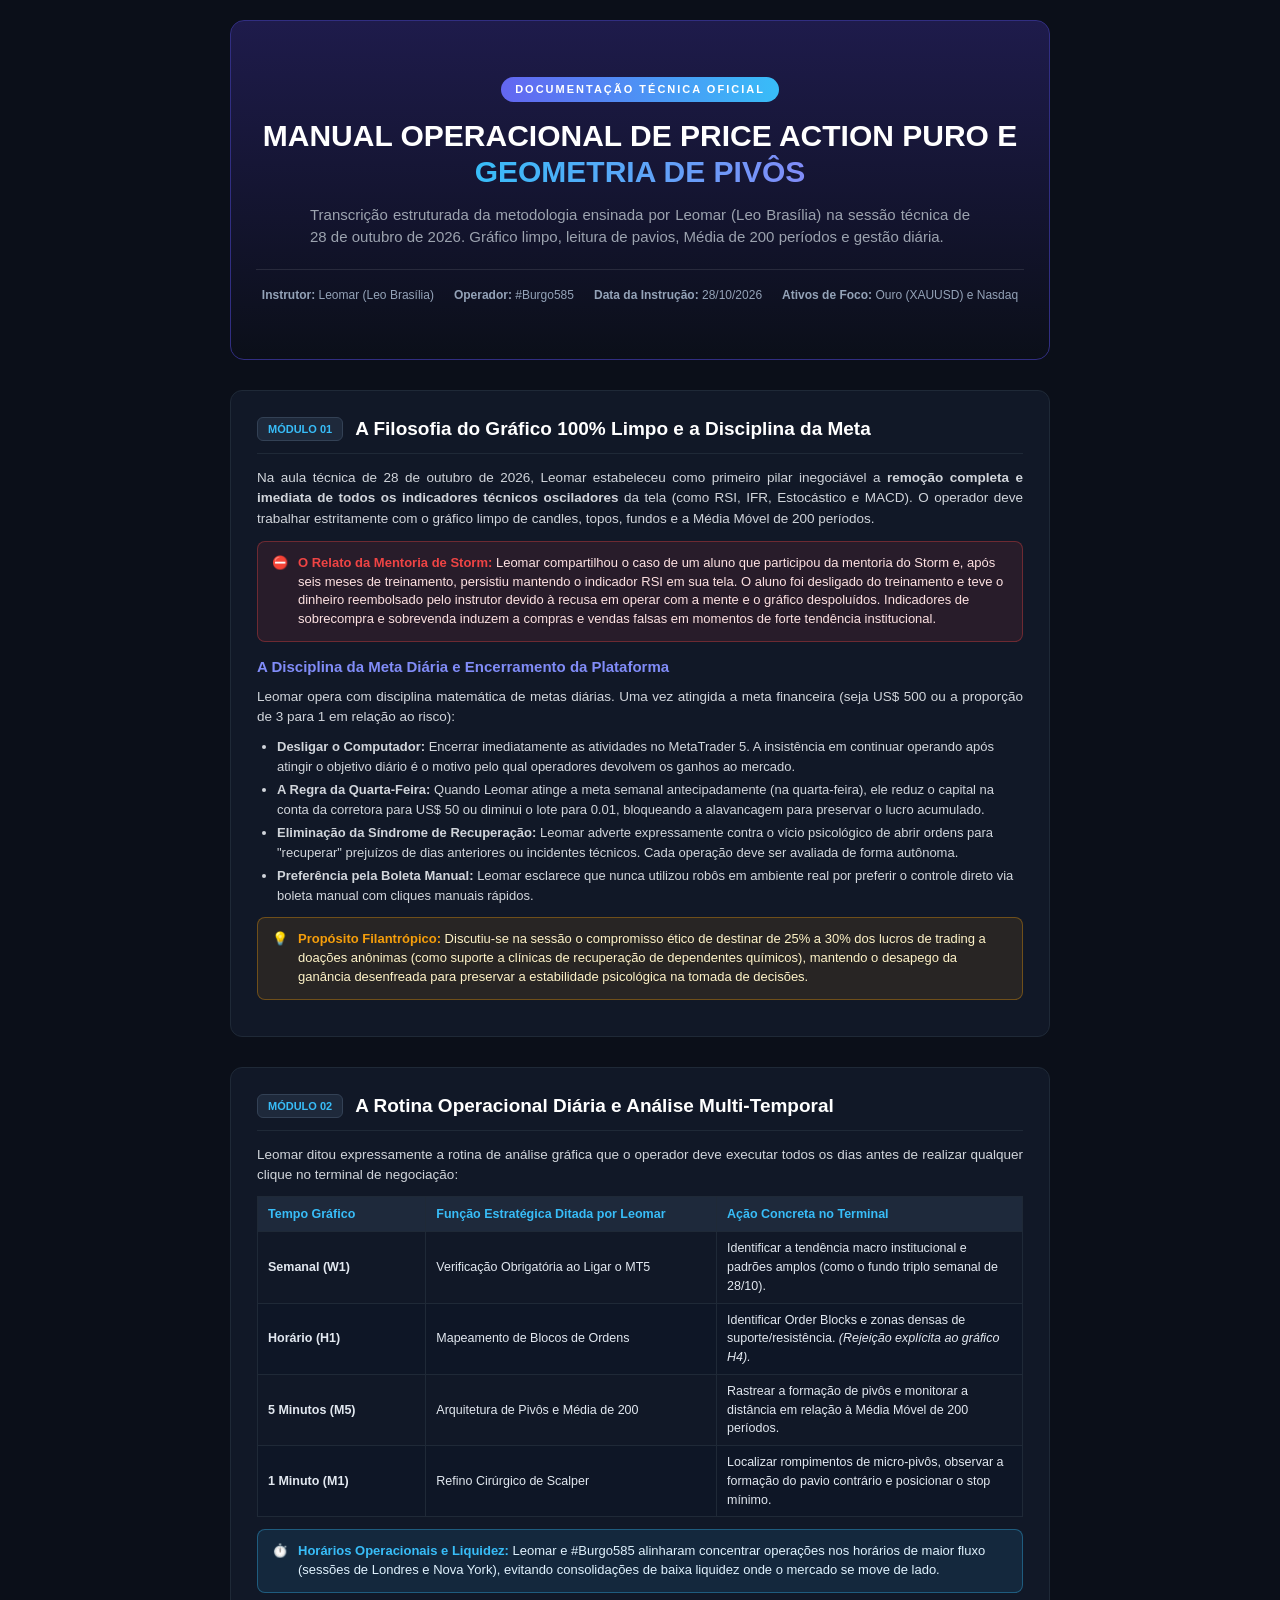
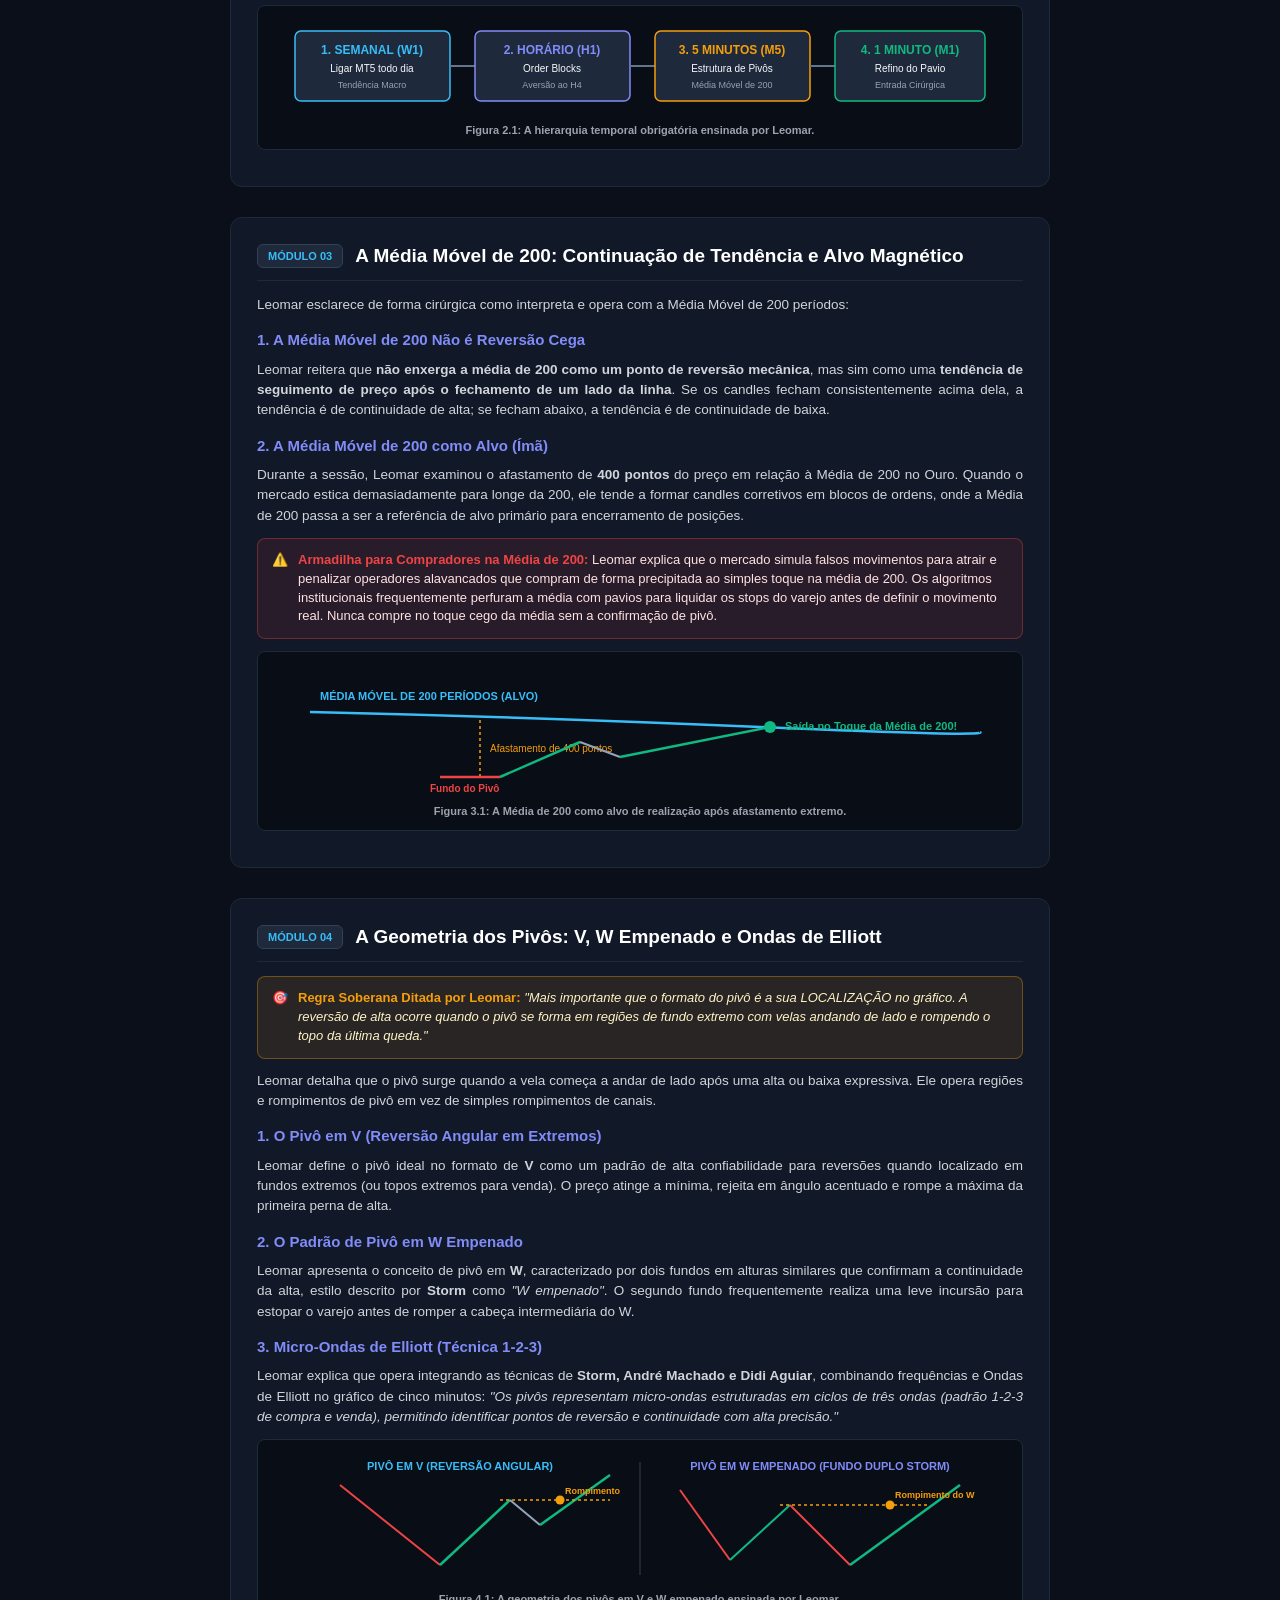
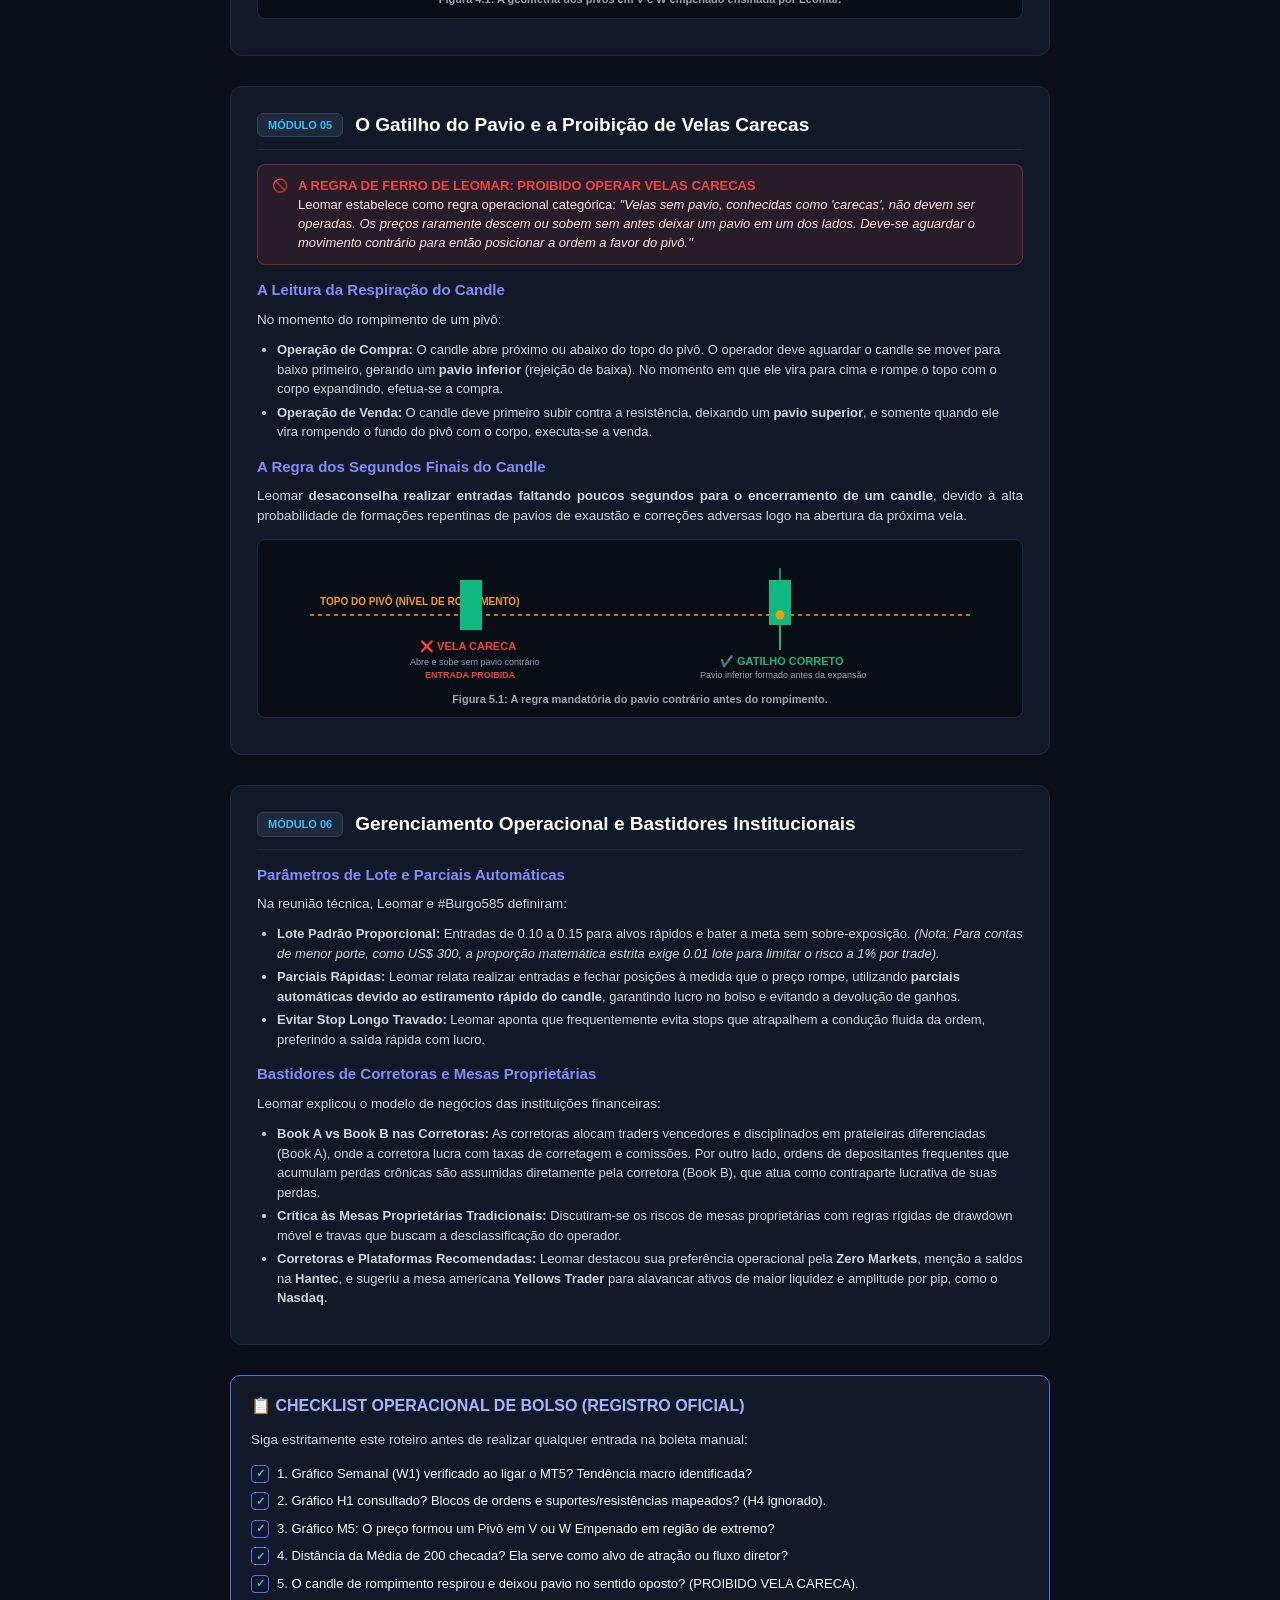
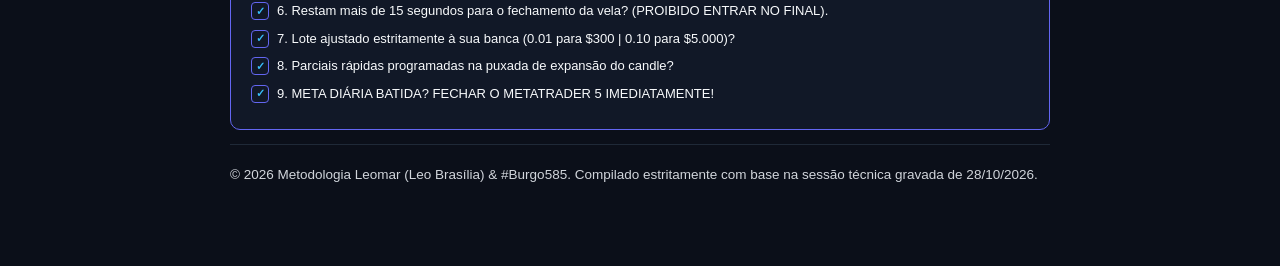
==== commit 0d75c9ce: "docs(apostila): ajustar paginacao estrita A4 para paginas 3 e 4 sem imagens orfas" ====
--- a/Pesquisa_e_Estudos/apostila_leomar_profissional.html
+++ b/Pesquisa_e_Estudos/apostila_leomar_profissional.html
@@ -6,7 +6,7 @@
   <title>Apostila Oficial de Price Action Puro - Metodologia de Leomar (Leo Brasília)</title>
   <style>
     /* =========================================================
-       VARIÁVEIS DE CORES E TIPOGRAFIA EXECUTIVA
+       VARIÁVEIS DE DESIGN E TIPOGRAFIA EXECUTIVA
        ========================================================= */
     :root {
       --bg: #0b0f19;
@@ -28,7 +28,7 @@
       background-color: var(--bg);
       color: var(--text);
       font-family: var(--font-family);
-      line-height: 1.6;
+      line-height: 1.5;
       margin: 0;
       padding: 0;
     }
@@ -36,31 +36,36 @@
     .container {
       max-width: 860px;
       margin: 0 auto;
-      padding: 30px 20px;
+      padding: 20px;
     }
 
     /* =========================================================
-       PARAMETRIZAÇÃO PROFISSIONAL DE IMPRESSÃO E PAGINAÇÃO (A4)
-       Garante que nada seja cortado ou fique órfão entre páginas
+       PARAMETRIZAÇÃO DE IMPRESSÃO A4 (ZERO CORTES / ZERO ÓRFÃOS)
+       Cada seção .page-sheet ocupa exatamente UMA página no PDF
        ========================================================= */
     @page {
       size: A4 portrait;
-      margin: 1.5cm 1.5cm 1.8cm 1.5cm;
-    }
-
-    /* Quebras de Página Forçadas e Proteção Contra Cortes */
-    .page-break {
-      page-break-before: always !important;
-      break-before: page !important;
-    }
-
+      margin: 1.2cm 1.4cm 1.2cm 1.4cm;
+    }
+
+    .page-sheet {
+      page-break-before: always;
+      break-before: page;
+      margin-bottom: 30px;
+    }
+
+    /* Primeira página não quebra antes de si mesma */
+    .page-sheet:first-child {
+      page-break-before: avoid;
+      break-before: avoid;
+    }
+
+    /* Bloqueio de quebra no meio de elementos chave */
     .no-break,
-    .module-card,
     .figure-container,
     .alert-box,
     .table-container,
-    .checklist-card,
-    .quote-box {
+    .checklist-card {
       page-break-inside: avoid !important;
       break-inside: avoid !important;
     }
@@ -70,23 +75,15 @@
       break-after: avoid !important;
     }
 
-    p, li {
-      orphans: 3;
-      widows: 3;
-    }
-
     /* =========================================================
-       ESTILOS VISUAIS PARA LEITURA EM TELA (DARK MODE)
+       ESTILOS VISUAIS EM TELA
        ========================================================= */
     .cover-page {
       text-align: center;
-      padding: 60px 25px;
+      padding: 55px 25px;
       background: linear-gradient(180deg, #1e1b4b 0%, #0b0f19 100%);
-      border-radius: 16px;
+      border-radius: 14px;
       border: 1px solid #312e81;
-      margin-bottom: 40px;
-      page-break-after: always;
-      break-after: page;
     }
 
     .badge-official {
@@ -97,15 +94,15 @@
       font-weight: 800;
       text-transform: uppercase;
       letter-spacing: 2px;
-      padding: 5px 16px;
+      padding: 4px 14px;
       border-radius: 50px;
-      margin-bottom: 18px;
+      margin-bottom: 16px;
     }
 
     .cover-title {
-      font-size: 32px;
+      font-size: 30px;
       font-weight: 900;
-      line-height: 1.25;
+      line-height: 1.2;
       color: #ffffff;
       margin-bottom: 14px;
     }
@@ -117,38 +114,37 @@
     }
 
     .cover-subtitle {
-      font-size: 16px;
+      font-size: 15px;
       color: var(--text-muted);
-      max-width: 680px;
-      margin: 0 auto 24px auto;
+      max-width: 660px;
+      margin: 0 auto 20px auto;
       font-weight: 400;
     }
 
     .cover-meta {
       display: flex;
       justify-content: center;
-      gap: 25px;
-      font-size: 12.5px;
+      gap: 20px;
+      font-size: 12px;
       color: #94a3b8;
       border-top: 1px solid rgba(255,255,255,0.1);
-      padding-top: 18px;
+      padding-top: 16px;
       flex-wrap: wrap;
     }
 
     .module-card {
       background: var(--card-bg);
       border: 1px solid var(--card-border);
-      border-radius: 14px;
-      padding: 30px;
-      margin-bottom: 35px;
+      border-radius: 12px;
+      padding: 24px 26px;
     }
 
     .module-header {
       display: flex;
       align-items: center;
       gap: 12px;
-      margin-bottom: 18px;
-      padding-bottom: 12px;
+      margin-bottom: 14px;
+      padding-bottom: 10px;
       border-bottom: 1px solid var(--card-border);
     }
 
@@ -156,53 +152,54 @@
       background: #1e293b;
       color: var(--primary);
       border: 1px solid #334155;
-      font-size: 12px;
+      font-size: 11px;
       font-weight: 800;
-      padding: 4px 12px;
+      padding: 3px 10px;
       border-radius: 6px;
       text-transform: uppercase;
     }
 
     .module-title {
-      font-size: 21px;
+      font-size: 19px;
       font-weight: 800;
       color: #ffffff;
     }
 
     h3 {
-      font-size: 16px;
+      font-size: 15px;
       font-weight: 700;
       color: var(--highlight);
-      margin: 20px 0 10px 0;
+      margin: 14px 0 8px 0;
     }
 
     p {
-      margin-bottom: 14px;
+      margin-bottom: 10px;
       color: #d1d5db;
-      font-size: 14.5px;
+      font-size: 13.5px;
       text-align: justify;
     }
 
     ul, ol {
-      margin-bottom: 16px;
-      padding-left: 22px;
+      margin-bottom: 12px;
+      padding-left: 20px;
       color: #d1d5db;
     }
 
     li {
-      margin-bottom: 6px;
-      font-size: 14px;
-    }
-
-    /* Caixas de Alerta e Regras */
+      margin-bottom: 4px;
+      font-size: 13px;
+    }
+
+    /* Caixas de Alerta */
     .alert-box {
-      border-radius: 10px;
-      padding: 16px 18px;
-      margin: 20px 0;
+      border-radius: 8px;
+      padding: 12px 14px;
+      margin: 12px 0;
       display: flex;
-      gap: 12px;
+      gap: 10px;
       align-items: flex-start;
-      font-size: 14px;
+      font-size: 13px;
+      line-height: 1.45;
     }
 
     .alert-gold {
@@ -226,20 +223,20 @@
     }
     .alert-info strong { color: #38bdf8; }
 
-    /* Ilustrações SVG Vetoriais */
+    /* Figuras Vetoriais SVG */
     .figure-container {
       background: #090d16;
       border: 1px solid #1e293b;
-      border-radius: 10px;
-      padding: 18px 12px;
-      margin: 22px 0;
+      border-radius: 8px;
+      padding: 10px 8px;
+      margin: 12px 0;
       text-align: center;
     }
 
     .figure-caption {
-      font-size: 12px;
+      font-size: 11px;
       color: var(--text-muted);
-      margin-top: 10px;
+      margin-top: 6px;
       font-weight: 600;
     }
 
@@ -253,26 +250,26 @@
     /* Tabelas */
     .table-container {
       overflow-x: auto;
-      margin: 18px 0;
+      margin: 10px 0;
     }
 
     table {
       width: 100%;
       border-collapse: collapse;
-      font-size: 13.5px;
+      font-size: 12.5px;
     }
 
     th {
       background: #1e293b;
       color: var(--primary);
-      padding: 10px 14px;
+      padding: 8px 10px;
       border: 1px solid var(--card-border);
       font-weight: 700;
       text-align: left;
     }
 
     td {
-      padding: 10px 14px;
+      padding: 7px 10px;
       border: 1px solid var(--card-border);
       color: #e2e8f0;
       background: #111827;
@@ -280,42 +277,42 @@
 
     tr:nth-child(even) td { background: #0e1626; }
 
-    /* Checklist Card */
+    /* Checklist */
     .checklist-card {
       background: #111827;
-      border: 2px solid #6366f1;
-      border-radius: 12px;
-      padding: 24px;
-      margin: 24px 0;
+      border: 1.5px solid #6366f1;
+      border-radius: 10px;
+      padding: 18px 20px;
+      margin: 14px 0;
     }
 
     .checklist-title {
-      font-size: 18px;
+      font-size: 16px;
       font-weight: 800;
       color: #a5b4fc;
-      margin-bottom: 14px;
+      margin-bottom: 12px;
     }
 
     .check-item {
       display: flex;
       align-items: center;
-      gap: 10px;
-      margin-bottom: 10px;
-      font-size: 14px;
+      gap: 8px;
+      margin-bottom: 8px;
+      font-size: 13px;
       color: #f8fafc;
     }
 
     .check-box {
-      width: 20px;
-      height: 20px;
-      border: 2px solid #6366f1;
-      border-radius: 5px;
+      width: 18px;
+      height: 18px;
+      border: 1.5px solid #6366f1;
+      border-radius: 4px;
       display: flex;
       align-items: center;
       justify-content: center;
       color: #38bdf8;
       font-weight: 800;
-      font-size: 12px;
+      font-size: 11px;
     }
 
     /* =========================================================
@@ -325,14 +322,19 @@
       body {
         background: #ffffff !important;
         color: #111827 !important;
-        font-size: 10.5pt !important;
-        line-height: 1.45 !important;
+        font-size: 9.5pt !important;
+        line-height: 1.35 !important;
       }
 
       .container {
         max-width: 100% !important;
         padding: 0 !important;
         margin: 0 !important;
+      }
+
+      .page-sheet {
+        margin-bottom: 0 !important;
+        padding: 0 !important;
       }
 
       .cover-page {
@@ -340,7 +342,7 @@
         border: 2px solid #1e1b4b !important;
         color: #111827 !important;
         box-shadow: none !important;
-        padding: 50px 20px !important;
+        padding: 40px 15px !important;
       }
 
       .cover-title { color: #111827 !important; }
@@ -351,41 +353,45 @@
         background: #ffffff !important;
         border: 1px solid #cbd5e1 !important;
         box-shadow: none !important;
-        padding: 24px !important;
-        margin-bottom: 0 !important;
-      }
-
-      .module-title { color: #0f172a !important; }
+        padding: 16px !important;
+      }
+
+      .module-title { color: #0f172a !important; font-size: 16pt !important; }
       .module-badge { background: #f1f5f9 !important; border-color: #cbd5e1 !important; color: #2563eb !important; }
-      h3 { color: #1e293b !important; }
-      p, li { color: #334155 !important; }
+      h3 { color: #1e293b !important; font-size: 11pt !important; }
+      p, li { color: #334155 !important; font-size: 9.5pt !important; }
 
       .figure-container {
         background: #f8fafc !important;
         border: 1px solid #cbd5e1 !important;
-        padding: 12px !important;
-      }
-
-      .figure-caption { color: #475569 !important; }
+        padding: 8px !important;
+        margin: 8px 0 !important;
+      }
+
+      .figure-caption { color: #475569 !important; font-size: 8.5pt !important; }
 
       .alert-box {
-        border-width: 1.5px !important;
+        border-width: 1px !important;
+        padding: 8px 10px !important;
+        margin: 8px 0 !important;
+        font-size: 9pt !important;
       }
       .alert-gold { background: #fffbeb !important; border-color: #f59e0b !important; color: #92400e !important; }
       .alert-danger { background: #fef2f2 !important; border-color: #ef4444 !important; color: #991b1b !important; }
       .alert-info { background: #f0f9ff !important; border-color: #0284c7 !important; color: #075985 !important; }
 
-      table { border-color: #cbd5e1 !important; }
-      th { background: #f1f5f9 !important; color: #0f172a !important; border-color: #cbd5e1 !important; }
-      td { background: #ffffff !important; color: #334155 !important; border-color: #cbd5e1 !important; }
+      table { border-color: #cbd5e1 !important; font-size: 8.5pt !important; }
+      th { background: #f1f5f9 !important; color: #0f172a !important; border-color: #cbd5e1 !important; padding: 6px 8px !important; }
+      td { background: #ffffff !important; color: #334155 !important; border-color: #cbd5e1 !important; padding: 5px 8px !important; }
       tr:nth-child(even) td { background: #f8fafc !important; }
 
       .checklist-card {
         background: #f8fafc !important;
-        border: 1.5px solid #4f46e5 !important;
-      }
-      .checklist-title { color: #312e81 !important; }
-      .check-item { color: #1e293b !important; }
+        border: 1px solid #4f46e5 !important;
+        padding: 14px !important;
+      }
+      .checklist-title { color: #312e81 !important; font-size: 12pt !important; }
+      .check-item { color: #1e293b !important; font-size: 9pt !important; }
       .check-box { border-color: #4f46e5 !important; color: #4f46e5 !important; }
 
       footer {
@@ -400,343 +406,359 @@
   <div class="container">
 
     <!-- =========================================================
-         PÁGINA 1: CAPA OFICIAL
+         FOLHA 1: CAPA OFICIAL (OCUPA EXATAMENTE A PÁGINA 1)
          ========================================================= -->
-    <div class="cover-page">
-      <div class="badge-official">DOCUMENTAÇÃO TÉCNICA OFICIAL</div>
-      <h1 class="cover-title">MANUAL OPERACIONAL DE PRICE ACTION PURO E <span>GEOMETRIA DE PIVÔS</span></h1>
-      <p class="cover-subtitle">Transcrição estruturada da metodologia ensinada por Leomar (Leo Brasília) na sessão técnica de 28 de outubro de 2026. Gráfico limpo, leitura de pavios, Média de 200 períodos e gestão diária.</p>
-      
-      <div class="cover-meta">
-        <div><strong>Instrutor:</strong> Leomar (Leo Brasília)</div>
-        <div><strong>Operador:</strong> #Burgo585</div>
-        <div><strong>Data da Instrução:</strong> 28/10/2026</div>
-        <div><strong>Ativos de Foco:</strong> Ouro (XAUUSD) e Nasdaq</div>
+    <div class="page-sheet">
+      <div class="cover-page">
+        <div class="badge-official">DOCUMENTAÇÃO TÉCNICA OFICIAL</div>
+        <h1 class="cover-title">MANUAL OPERACIONAL DE PRICE ACTION PURO E <span>GEOMETRIA DE PIVÔS</span></h1>
+        <p class="cover-subtitle">Transcrição estruturada da metodologia ensinada por Leomar (Leo Brasília) na sessão técnica de 28 de outubro de 2026. Gráfico limpo, leitura de pavios, Média de 200 períodos e gestão diária.</p>
+        
+        <div class="cover-meta">
+          <div><strong>Instrutor:</strong> Leomar (Leo Brasília)</div>
+          <div><strong>Operador:</strong> #Burgo585</div>
+          <div><strong>Data da Instrução:</strong> 28/10/2026</div>
+          <div><strong>Ativos de Foco:</strong> Ouro (XAUUSD) e Nasdaq</div>
+        </div>
       </div>
     </div>
 
     <!-- =========================================================
-         PÁGINA 2: MÓDULO 1 - GRÁFICO LIMPO E DISCIPLINA MENTAL
+         FOLHA 2: MÓDULO 1 - GRÁFICO LIMPO E DISCIPLINA DA META (PÁGINA 2)
          ========================================================= -->
-    <section class="module-card page-break" id="mod1">
-      <div class="module-header">
-        <div class="module-badge">Módulo 01</div>
-        <div class="module-title">A Filosofia do Gráfico 100% Limpo e a Disciplina da Meta</div>
-      </div>
-
-      <p>Na aula técnica de 28 de outubro de 2026, Leomar estabeleceu como primeiro pilar inegociável a <strong>remoção completa e imediata de todos os indicadores técnicos osciladores</strong> da tela (como RSI, IFR, Estocástico e MACD). O operador deve trabalhar estritamente com o gráfico limpo de candles, topos, fundos e a Média Móvel de 200 períodos.</p>
-
-      <div class="alert-box alert-danger">
-        <div>⛔</div>
-        <div><strong>O Relato da Mentoria de Storm:</strong> Leomar compartilhou o caso de um aluno que participou da mentoria do Storm e, após seis meses de treinamento, persistiu mantendo o indicador RSI em sua tela. O aluno foi desligado do treinamento e teve o dinheiro reembolsado pelo instrutor devido à recusa em operar com a mente e o gráfico despoluídos. Indicadores de sobrecompra e sobrevenda induzem a compras e vendas falsas em momentos de forte tendência institucional.</div>
-      </div>
-
-      <h3>A Disciplina da Meta Diária e Encerramento da Plataforma</h3>
-      <p>Leomar opera com disciplina matemática de metas diárias. Uma vez atingida a meta financeira (seja US$ 500 ou a proporção de 3 para 1 em relação ao risco):</p>
-      <ul>
-        <li><strong>Desligar o Computador:</strong> Encerrar imediatamente as atividades no MetaTrader 5. A insistência em continuar operando após atingir o objetivo diário é o motivo pelo qual operadores devolvem os ganhos ao mercado.</li>
-        <li><strong>A Regra da Quarta-Feira:</strong> Quando Leomar atinge a meta semanal antecipadamente (na quarta-feira), ele reduz o capital na conta da corretora para US$ 50 ou diminui o lote para 0.01, bloqueando a alavancagem para preservar o lucro acumulado.</li>
-        <li><strong>Eliminação da Síndrome de Recuperação:</strong> Leomar adverte expressamente contra o vício psicológico de abrir ordens para "recuperar" prejuízos de dias anteriores ou incidentes técnicos. Cada operação deve ser avaliada de forma autônoma.</li>
-        <li><strong>Preferência pela Boleta Manual:</strong> Leomar esclarece que nunca utilizou robôs em ambiente real por preferir o controle direto via boleta manual com cliques manuais rápidos.</li>
-      </ul>
-
-      <div class="alert-box alert-gold">
-        <div>💡</div>
-        <div><strong>Propósito Filantrópico:</strong> Discutiu-se na sessão o compromisso ético de destinar de 25% a 30% dos lucros de trading a doações anônimas (como suporte a clínicas de recuperação de dependentes químicos), mantendo o desapego da ganância desenfreada para preservar a estabilidade psicológica na tomada de decisões.</div>
-      </div>
-    </section>
+    <div class="page-sheet">
+      <section class="module-card" id="mod1">
+        <div class="module-header">
+          <div class="module-badge">Módulo 01</div>
+          <div class="module-title">A Filosofia do Gráfico 100% Limpo e a Disciplina da Meta</div>
+        </div>
+
+        <p>Na aula técnica de 28 de outubro de 2026, Leomar estabeleceu como primeiro pilar inegociável a <strong>remoção completa e imediata de todos os indicadores técnicos osciladores</strong> da tela (como RSI, IFR, Estocástico e MACD). O operador deve trabalhar estritamente com o gráfico limpo de candles, topos, fundos e a Média Móvel de 200 períodos.</p>
+
+        <div class="alert-box alert-danger">
+          <div>⛔</div>
+          <div><strong>O Relato da Mentoria de Storm:</strong> Leomar compartilhou o caso de um aluno que participou da mentoria do Storm e, após seis meses de treinamento, persistiu mantendo o indicador RSI em sua tela. O aluno foi desligado do treinamento e teve o dinheiro reembolsado pelo instrutor devido à recusa em operar com a mente e o gráfico despoluídos. Indicadores de sobrecompra e sobrevenda induzem a compras e vendas falsas em momentos de forte tendência institucional.</div>
+        </div>
+
+        <h3>A Disciplina da Meta Diária e Encerramento da Plataforma</h3>
+        <p>Leomar opera com disciplina matemática de metas diárias. Uma vez atingida a meta financeira (seja US$ 500 ou a proporção de 3 para 1 em relação ao risco):</p>
+        <ul>
+          <li><strong>Desligar o Computador:</strong> Encerrar imediatamente as atividades no MetaTrader 5. A insistência em continuar operando após atingir o objetivo diário é o motivo pelo qual operadores devolvem os ganhos ao mercado.</li>
+          <li><strong>A Regra da Quarta-Feira:</strong> Quando Leomar atinge a meta semanal antecipadamente (na quarta-feira), ele reduz o capital na conta da corretora para US$ 50 ou diminui o lote para 0.01, bloqueando a alavancagem para preservar o lucro acumulado.</li>
+          <li><strong>Eliminação da Síndrome de Recuperação:</strong> Leomar adverte expressamente contra o vício psicológico de abrir ordens para "recuperar" prejuízos de dias anteriores ou incidentes técnicos. Cada operação deve ser avaliada de forma autônoma.</li>
+          <li><strong>Preferência pela Boleta Manual:</strong> Leomar esclarece que nunca utilizou robôs em ambiente real por preferir o controle direto via boleta manual com cliques manuais rápidos.</li>
+        </ul>
+
+        <div class="alert-box alert-gold">
+          <div>💡</div>
+          <div><strong>Propósito Filantrópico:</strong> Discutiu-se na sessão o compromisso ético de destinar de 25% a 30% dos lucros de trading a doações anônimas (como suporte a clínicas de recuperação de dependentes químicos), mantendo o desapego da ganância desenfreada para preservar a estabilidade psicológica na tomada de decisões.</div>
+        </div>
+      </section>
+    </div>
 
     <!-- =========================================================
-         PÁGINA 3: MÓDULO 2 - ROTINA MULTI-TEMPORAL TOP-DOWN
+         FOLHA 3: MÓDULO 2 - ROTINA MULTI-TEMPORAL (PÁGINA 3 COMPLETA)
+         Tabela + Alerta + Imagem cabem 100% juntos na Página 3
          ========================================================= -->
-    <section class="module-card page-break" id="mod2">
-      <div class="module-header">
-        <div class="module-badge">Módulo 02</div>
-        <div class="module-title">A Rotina Operacional Diária e Análise Multi-Temporal</div>
-      </div>
-
-      <p>Leomar ditou expressamente a rotina de análise gráfica que o operador deve executar todos os dias antes de realizar qualquer clique no terminal de negociação:</p>
-
-      <div class="table-container">
-        <table>
-          <thead>
-            <tr>
-              <th style="width: 25%;">Tempo Gráfico</th>
-              <th style="width: 35%;">Função Estratégica Ditada por Leomar</th>
-              <th style="width: 40%;">Ação Concreta no Terminal</th>
-            </tr>
-          </thead>
-          <tbody>
-            <tr>
-              <td><strong>Semanal (W1)</strong></td>
-              <td>Verificação Obrigatória ao Ligar o MT5</td>
-              <td>Identificar a tendência macroscópica institucional e padrões estruturais maiores (como o fundo triplo semanal identificado em 28/10).</td>
-            </tr>
-            <tr>
-              <td><strong>Horário (H1)</strong></td>
-              <td>Mapeamento de Blocos de Ordens</td>
-              <td>Identificar Order Blocks e zonas densas de suporte e resistência. <em>(Nota: Leomar manifesta aversão ao gráfico H4 por gerar ruído intermediário inútil; opera focado em H1 e Semanal).</em></td>
-            </tr>
-            <tr>
-              <td><strong>5 Minutos (M5)</strong></td>
-              <td>Arquitetura de Pivôs e Média de 200</td>
-              <td>Rastrear a formação de pivôs de reversão ou continuação e medir a distância em relação à Média Móvel de 200 períodos.</td>
-            </tr>
-            <tr>
-              <td><strong>1 Minuto (M1)</strong></td>
-              <td>Refino Cirúrgico de Scalper</td>
-              <td>Localizar o rompimento de micro-pivôs, observar a formação do pavio contrário e posicionar o stop loss mínimo.</td>
-            </tr>
-          </tbody>
-        </table>
-      </div>
-
-      <div class="alert-box alert-info">
-        <div>⏱️</div>
-        <div><strong>Horários Operacionais e Liquidez:</strong> Leomar e #Burgo585 alinharam a importância de concentrar operações nos horários de maior fluxo e liquidez (sessões de Londres e Nova York), evitando operar em horários de consolidação e perda de liquidez, onde o mercado se move de lado e sobrepõe pivôs sem direção definida.</div>
-      </div>
-
-      <!-- FIGURA VETORIAL: HIERARQUIA TEMPORAL -->
-      <div class="figure-container">
-        <svg viewBox="0 0 720 140" width="720" height="140" xmlns="http://www.w3.org/2000/svg">
-          <rect x="0" y="0" width="720" height="140" fill="#090d16" rx="8"/>
-          <!-- Caixa W1 -->
-          <rect x="20" y="20" width="150" height="100" rx="8" fill="#1e293b" stroke="#38bdf8" stroke-width="2"/>
-          <text x="95" y="45" fill="#38bdf8" font-size="13" font-weight="bold" text-anchor="middle">1. SEMANAL (W1)</text>
-          <text x="95" y="70" fill="#f8fafc" font-size="11" text-anchor="middle">Ligar o MT5 todo dia</text>
-          <text x="95" y="90" fill="#94a3b8" font-size="10" text-anchor="middle">Tendência Macro</text>
-          
-          <line x1="170" y1="70" x2="200" y2="70" stroke="#64748b" stroke-width="2"/>
-          <!-- Caixa H1 -->
-          <rect x="200" y="20" width="150" height="100" rx="8" fill="#1e293b" stroke="#818cf8" stroke-width="2"/>
-          <text x="275" y="45" fill="#818cf8" font-size="13" font-weight="bold" text-anchor="middle">2. HORÁRIO (H1)</text>
-          <text x="275" y="70" fill="#f8fafc" font-size="11" text-anchor="middle">Order Blocks</text>
-          <text x="275" y="90" fill="#94a3b8" font-size="10" text-anchor="middle">Rejeitar o H4</text>
-
-          <line x1="350" y1="70" x2="380" y2="70" stroke="#64748b" stroke-width="2"/>
-          <!-- Caixa M5 -->
-          <rect x="380" y="20" width="150" height="100" rx="8" fill="#1e293b" stroke="#f59e0b" stroke-width="2"/>
-          <text x="455" y="45" fill="#f59e0b" font-size="13" font-weight="bold" text-anchor="middle">3. 5 MINUTOS (M5)</text>
-          <text x="455" y="70" fill="#f8fafc" font-size="11" text-anchor="middle">Estrutura de Pivôs</text>
-          <text x="455" y="90" fill="#94a3b8" font-size="10" text-anchor="middle">Média Móvel de 200</text>
-
-          <line x1="530" y1="70" x2="560" y2="70" stroke="#64748b" stroke-width="2"/>
-          <!-- Caixa M1 -->
-          <rect x="560" y="20" width="140" height="100" rx="8" fill="#1e293b" stroke="#10b981" stroke-width="2"/>
-          <text x="630" y="45" fill="#10b981" font-size="13" font-weight="bold" text-anchor="middle">4. 1 MINUTO (M1)</text>
-          <text x="630" y="70" fill="#f8fafc" font-size="11" text-anchor="middle">Refino do Pavio</text>
-          <text x="630" y="90" fill="#94a3b8" font-size="10" text-anchor="middle">Entrada Cirúrgica</text>
-        </svg>
-        <div class="figure-caption">Figura 2.1: A hierarquia temporal obrigatória ensinada por Leomar.</div>
-      </div>
-    </section>
+    <div class="page-sheet">
+      <section class="module-card" id="mod2">
+        <div class="module-header">
+          <div class="module-badge">Módulo 02</div>
+          <div class="module-title">A Rotina Operacional Diária e Análise Multi-Temporal</div>
+        </div>
+
+        <p>Leomar ditou expressamente a rotina de análise gráfica que o operador deve executar todos os dias antes de realizar qualquer clique no terminal de negociação:</p>
+
+        <div class="table-container">
+          <table>
+            <thead>
+              <tr>
+                <th style="width: 22%;">Tempo Gráfico</th>
+                <th style="width: 38%;">Função Estratégica Ditada por Leomar</th>
+                <th style="width: 40%;">Ação Concreta no Terminal</th>
+              </tr>
+            </thead>
+            <tbody>
+              <tr>
+                <td><strong>Semanal (W1)</strong></td>
+                <td>Verificação Obrigatória ao Ligar o MT5</td>
+                <td>Identificar a tendência macro institucional e padrões amplos (como o fundo triplo semanal de 28/10).</td>
+              </tr>
+              <tr>
+                <td><strong>Horário (H1)</strong></td>
+                <td>Mapeamento de Blocos de Ordens</td>
+                <td>Identificar Order Blocks e zonas densas de suporte/resistência. <em>(Rejeição explícita ao gráfico H4).</em></td>
+              </tr>
+              <tr>
+                <td><strong>5 Minutos (M5)</strong></td>
+                <td>Arquitetura de Pivôs e Média de 200</td>
+                <td>Rastrear a formação de pivôs e monitorar a distância em relação à Média Móvel de 200 períodos.</td>
+              </tr>
+              <tr>
+                <td><strong>1 Minuto (M1)</strong></td>
+                <td>Refino Cirúrgico de Scalper</td>
+                <td>Localizar rompimentos de micro-pivôs, observar a formação do pavio contrário e posicionar o stop mínimo.</td>
+              </tr>
+            </tbody>
+          </table>
+        </div>
+
+        <div class="alert-box alert-info">
+          <div>⏱️</div>
+          <div><strong>Horários Operacionais e Liquidez:</strong> Leomar e #Burgo585 alinharam concentrar operações nos horários de maior fluxo (sessões de Londres e Nova York), evitando consolidações de baixa liquidez onde o mercado se move de lado.</div>
+        </div>
+
+        <!-- FIGURA 2.1: INTEGRADA PERFEITAMENTE NA PÁGINA 3 -->
+        <div class="figure-container">
+          <svg viewBox="0 0 720 100" width="720" height="100" xmlns="http://www.w3.org/2000/svg">
+            <rect x="0" y="0" width="720" height="100" fill="#090d16" rx="6"/>
+            <!-- W1 -->
+            <rect x="15" y="15" width="155" height="70" rx="6" fill="#1e293b" stroke="#38bdf8" stroke-width="1.5"/>
+            <text x="92" y="38" fill="#38bdf8" font-size="12" font-weight="bold" text-anchor="middle">1. SEMANAL (W1)</text>
+            <text x="92" y="56" fill="#f8fafc" font-size="10" text-anchor="middle">Ligar MT5 todo dia</text>
+            <text x="92" y="72" fill="#94a3b8" font-size="9" text-anchor="middle">Tendência Macro</text>
+            
+            <line x1="170" y1="50" x2="195" y2="50" stroke="#64748b" stroke-width="2"/>
+            <!-- H1 -->
+            <rect x="195" y="15" width="155" height="70" rx="6" fill="#1e293b" stroke="#818cf8" stroke-width="1.5"/>
+            <text x="272" y="38" fill="#818cf8" font-size="12" font-weight="bold" text-anchor="middle">2. HORÁRIO (H1)</text>
+            <text x="272" y="56" fill="#f8fafc" font-size="10" text-anchor="middle">Order Blocks</text>
+            <text x="272" y="72" fill="#94a3b8" font-size="9" text-anchor="middle">Aversão ao H4</text>
+
+            <line x1="350" y1="50" x2="375" y2="50" stroke="#64748b" stroke-width="2"/>
+            <!-- M5 -->
+            <rect x="375" y="15" width="155" height="70" rx="6" fill="#1e293b" stroke="#f59e0b" stroke-width="1.5"/>
+            <text x="452" y="38" fill="#f59e0b" font-size="12" font-weight="bold" text-anchor="middle">3. 5 MINUTOS (M5)</text>
+            <text x="452" y="56" fill="#f8fafc" font-size="10" text-anchor="middle">Estrutura de Pivôs</text>
+            <text x="452" y="72" fill="#94a3b8" font-size="9" text-anchor="middle">Média Móvel de 200</text>
+
+            <line x1="530" y1="50" x2="555" y2="50" stroke="#64748b" stroke-width="2"/>
+            <!-- M1 -->
+            <rect x="555" y="15" width="150" height="70" rx="6" fill="#1e293b" stroke="#10b981" stroke-width="1.5"/>
+            <text x="630" y="38" fill="#10b981" font-size="12" font-weight="bold" text-anchor="middle">4. 1 MINUTO (M1)</text>
+            <text x="630" y="56" fill="#f8fafc" font-size="10" text-anchor="middle">Refino do Pavio</text>
+            <text x="630" y="72" fill="#94a3b8" font-size="9" text-anchor="middle">Entrada Cirúrgica</text>
+          </svg>
+          <div class="figure-caption">Figura 2.1: A hierarquia temporal obrigatória ensinada por Leomar.</div>
+        </div>
+      </section>
+    </div>
 
     <!-- =========================================================
-         PÁGINA 4: MÓDULO 3 - A MÉDIA MÓVEL DE 200 PERÍODOS
+         FOLHA 4: MÓDULO 3 - A MÉDIA MÓVEL DE 200 PERÍODOS (PÁGINA 4 COMPLETA)
+         Texto + Alerta + Imagem da Média 200 juntos na Página 4
          ========================================================= -->
-    <section class="module-card page-break" id="mod3">
-      <div class="module-header">
-        <div class="module-badge">Módulo 03</div>
-        <div class="module-title">A Média Móvel de 200: Continuação de Tendência e Alvo Magnético</div>
-      </div>
-
-      <p>Leomar esclarece de forma cirúrgica como interpreta e opera com a Média Móvel de 200 períodos:</p>
-
-      <h3>1. A Média Móvel de 200 Não é Reversão Cega</h3>
-      <p>Leomar reitera que <strong>não enxerga a média de 200 como um ponto de reversão mecânica</strong>, mas sim como uma <strong>tendência de seguimento de preço após o fechamento de um lado da linha</strong>. Se os candles fecham consistentemente acima dela, a tendência é de continuidade de alta; se fecham abaixo, a tendência é de continuidade de baixa.</p>
-
-      <h3>2. A Média Móvel de 200 como Alvo (Ímã)</h3>
-      <p>Durante a sessão, Leomar examinou o afastamento de <strong>400 pontos</strong> do preço em relação à Média de 200 no Ouro. Quando o mercado estica demasiadamente para longe da 200, ele tende a formar candles corretivos em blocos de ordens, onde a Média de 200 passa a ser a referência de alvo primário para encerramento de posições.</p>
-
-      <div class="alert-box alert-danger">
-        <div>⚠️</div>
-        <div><strong>Armadilha para Compradores na Média de 200:</strong> Leomar explica que o mercado simula falsos movimentos para atrair e penalizar operadores alavancados que compram de forma precipitada ao simples toque na média de 200. Os algoritmos institucionais frequentemente perfuram a média com pavios para liquidar os stops do varejo antes de definir o movimento real. Nunca compre no toque cego da média sem a confirmação de pivô.</div>
-      </div>
-
-      <!-- FIGURA VETORIAL: ALVO NA MÉDIA 200 -->
-      <div class="figure-container">
-        <svg viewBox="0 0 720 180" width="720" height="180" xmlns="http://www.w3.org/2000/svg">
-          <rect x="0" y="0" width="720" height="180" fill="#090d16" rx="8"/>
-          <!-- EMA 200 -->
-          <path d="M 30,70 Q 250,75 480,85 T 700,90" fill="none" stroke="#38bdf8" stroke-width="3"/>
-          <text x="40" y="55" fill="#38bdf8" font-size="12" font-weight="bold">MÉDIA MÓVEL DE 200 PERÍODOS (ALVO)</text>
-
-          <!-- Afastamento 400 pts -->
-          <line x1="200" y1="150" x2="200" y2="75" stroke="#f59e0b" stroke-width="1.5" stroke-dasharray="3,3"/>
-          <text x="210" y="120" fill="#f59e0b" font-size="11">Afastamento de 400 pontos</text>
-
-          <!-- Pivô de correção -->
-          <line x1="160" y1="155" x2="220" y2="155" stroke="#ef4444" stroke-width="3"/>
-          <text x="150" y="172" fill="#ef4444" font-size="11" font-weight="bold">Fundo do Pivô</text>
-
-          <line x1="220" y1="155" x2="300" y2="110" stroke="#10b981" stroke-width="3"/>
-          <line x1="300" y1="110" x2="340" y2="130" stroke="#94a3b8" stroke-width="2"/>
-          <line x1="340" y1="130" x2="490" y2="85" stroke="#10b981" stroke-width="3"/>
-
-          <circle cx="490" cy="85" r="7" fill="#10b981"/>
-          <text x="505" y="90" fill="#10b981" font-size="12" font-weight="bold">Saída no Toque da Média de 200!</text>
-        </svg>
-        <div class="figure-caption">Figura 3.1: A Média de 200 como alvo de realização após afastamento extremo.</div>
-      </div>
-    </section>
+    <div class="page-sheet">
+      <section class="module-card" id="mod3">
+        <div class="module-header">
+          <div class="module-badge">Módulo 03</div>
+          <div class="module-title">A Média Móvel de 200: Continuação de Tendência e Alvo Magnético</div>
+        </div>
+
+        <p>Leomar esclarece de forma cirúrgica como interpreta e opera com a Média Móvel de 200 períodos:</p>
+
+        <h3>1. A Média Móvel de 200 Não é Reversão Cega</h3>
+        <p>Leomar reitera que <strong>não enxerga a média de 200 como um ponto de reversão mecânica</strong>, mas sim como uma <strong>tendência de seguimento de preço após o fechamento de um lado da linha</strong>. Se os candles fecham consistentemente acima dela, a tendência é de continuidade de alta; se fecham abaixo, a tendência é de continuidade de baixa.</p>
+
+        <h3>2. A Média Móvel de 200 como Alvo (Ímã)</h3>
+        <p>Durante a sessão, Leomar examinou o afastamento de <strong>400 pontos</strong> do preço em relação à Média de 200 no Ouro. Quando o mercado estica demasiadamente para longe da 200, ele tende a formar candles corretivos em blocos de ordens, onde a Média de 200 passa a ser a referência de alvo primário para encerramento de posições.</p>
+
+        <div class="alert-box alert-danger">
+          <div>⚠️</div>
+          <div><strong>Armadilha para Compradores na Média de 200:</strong> Leomar explica que o mercado simula falsos movimentos para atrair e penalizar operadores alavancados que compram de forma precipitada ao simples toque na média de 200. Os algoritmos institucionais frequentemente perfuram a média com pavios para liquidar os stops do varejo antes de definir o movimento real. Nunca compre no toque cego da média sem a confirmação de pivô.</div>
+        </div>
+
+        <!-- FIGURA 3.1: INTEGRADA PERFEITAMENTE NA PÁGINA 4 -->
+        <div class="figure-container">
+          <svg viewBox="0 0 720 135" width="720" height="135" xmlns="http://www.w3.org/2000/svg">
+            <rect x="0" y="0" width="720" height="135" fill="#090d16" rx="6"/>
+            <!-- EMA 200 -->
+            <path d="M 30,50 Q 250,55 480,65 T 700,70" fill="none" stroke="#38bdf8" stroke-width="2.5"/>
+            <text x="40" y="38" fill="#38bdf8" font-size="11" font-weight="bold">MÉDIA MÓVEL DE 200 PERÍODOS (ALVO)</text>
+
+            <!-- Afastamento 400 pts -->
+            <line x1="200" y1="115" x2="200" y2="55" stroke="#f59e0b" stroke-width="1.5" stroke-dasharray="3,3"/>
+            <text x="210" y="90" fill="#f59e0b" font-size="10">Afastamento de 400 pontos</text>
+
+            <!-- Pivô de correção -->
+            <line x1="160" y1="115" x2="220" y2="115" stroke="#ef4444" stroke-width="2.5"/>
+            <text x="150" y="130" fill="#ef4444" font-size="10" font-weight="bold">Fundo do Pivô</text>
+
+            <line x1="220" y1="115" x2="300" y2="80" stroke="#10b981" stroke-width="2.5"/>
+            <line x1="300" y1="80" x2="340" y2="95" stroke="#94a3b8" stroke-width="2"/>
+            <line x1="340" y1="95" x2="490" y2="65" stroke="#10b981" stroke-width="2.5"/>
+
+            <circle cx="490" cy="65" r="6" fill="#10b981"/>
+            <text x="505" y="68" fill="#10b981" font-size="11" font-weight="bold">Saída no Toque da Média de 200!</text>
+          </svg>
+          <div class="figure-caption">Figura 3.1: A Média de 200 como alvo de realização após afastamento extremo.</div>
+        </div>
+      </section>
+    </div>
 
     <!-- =========================================================
-         PÁGINA 5: MÓDULO 4 - GEOMETRIA DOS PIVÔS
+         FOLHA 5: MÓDULO 4 - GEOMETRIA DOS PIVÔS (PÁGINA 5 COMPLETA)
          ========================================================= -->
-    <section class="module-card page-break" id="mod4">
-      <div class="module-header">
-        <div class="module-badge">Módulo 04</div>
-        <div class="module-title">A Geometria dos Pivôs: V, W Empenado e Ondas de Elliott</div>
-      </div>
-
-      <div class="alert-box alert-gold">
-        <div>🎯</div>
-        <div><strong>Regra Soberana Ditada por Leomar:</strong> <em>"Mais importante que o formato do pivô é a sua LOCALIZAÇÃO no gráfico. A reversão de alta ocorre quando o pivô se forma em regiões de fundo extremo com velas andando de lado e rompendo o topo da última queda."</em></div>
-      </div>
-
-      <p>Leomar detalha que o pivô surge quando a vela começa a andar de lado após uma alta ou baixa expressiva. Ele opera regiões e rompimentos de pivô em vez de simples rompimentos de canais.</p>
-
-      <h3>1. O Pivô em V (Reversão Angular em Extremos)</h3>
-      <p>Leomar define o pivô ideal no formato de <strong>V</strong> como um padrão de alta confiabilidade para reversões quando localizado em fundos extremos (ou topos extremos para venda). O preço atinge a mínima, rejeita em ângulo acentuado e rompe a máxima da primeira perna de alta.</p>
-
-      <h3>2. O Padrão de Pivô em W Empenado</h3>
-      <p>Leomar apresenta o conceito de pivô em <strong>W</strong>, caracterizado por dois fundos em alturas similares que confirmam a continuidade da alta, estilo descrito por <strong>Storm</strong> como <em>"W empenado"</em>. O segundo fundo frequentemente realiza uma leve incursão para estopar o varejo antes de romper a cabeça intermediária do W.</p>
-
-      <h3>3. Micro-Ondas de Elliott (Técnica 1-2-3)</h3>
-      <p>Leomar explica que opera integrando as técnicas de <strong>Storm, André Machado e Didi Aguiar</strong>, combinando frequências e Ondas de Elliott no gráfico de cinco minutos: <em>"Os pivôs representam micro-ondas estruturadas em ciclos de três ondas (padrão 1-2-3 de compra e venda), permitindo identificar pontos de reversão e continuidade com alta precisão."</em></p>
-
-      <!-- FIGURA VETORIAL: PIVÔ EM V E W EMPENADO -->
-      <div class="figure-container">
-        <svg viewBox="0 0 720 170" width="720" height="170" xmlns="http://www.w3.org/2000/svg">
-          <rect x="0" y="0" width="720" height="170" fill="#090d16" rx="8"/>
-          <!-- Lado Esquerdo: Pivô em V -->
-          <text x="180" y="25" fill="#38bdf8" font-size="12" font-weight="bold" text-anchor="middle">PIVÔ EM V (REVERSÃO ANGULAR)</text>
-          <line x1="60" y1="40" x2="160" y2="140" stroke="#ef4444" stroke-width="2.5"/>
-          <line x1="160" y1="140" x2="230" y2="60" stroke="#10b981" stroke-width="3"/>
-          <line x1="230" y1="60" x2="260" y2="90" stroke="#94a3b8" stroke-width="2"/>
-          <line x1="260" y1="90" x2="330" y2="30" stroke="#10b981" stroke-width="3"/>
-          <line x1="220" y1="60" x2="330" y2="60" stroke="#f59e0b" stroke-width="1.5" stroke-dasharray="3,3"/>
-          <circle cx="280" cy="60" r="5" fill="#f59e0b"/>
-          <text x="285" y="52" fill="#f59e0b" font-size="10" font-weight="bold">Rompimento</text>
-
-          <!-- Divisória central -->
-          <line x1="360" y1="15" x2="360" y2="155" stroke="#334155" stroke-width="1"/>
-
-          <!-- Lado Direito: W Empenado -->
-          <text x="540" y="25" fill="#818cf8" font-size="12" font-weight="bold" text-anchor="middle">PIVÔ EM W EMPENADO (FUNDO DUPLO STORM)</text>
-          <line x1="400" y1="50" x2="450" y2="135" stroke="#ef4444" stroke-width="2.5"/>
-          <line x1="450" y1="135" x2="510" y2="70" stroke="#10b981" stroke-width="2.5"/>
-          <line x1="510" y1="70" x2="570" y2="140" stroke="#ef4444" stroke-width="2.5"/>
-          <line x1="570" y1="140" x2="680" y2="40" stroke="#10b981" stroke-width="3"/>
-          <line x1="500" y1="70" x2="650" y2="70" stroke="#f59e0b" stroke-width="1.5" stroke-dasharray="3,3"/>
-          <circle cx="610" cy="70" r="5" fill="#f59e0b"/>
-          <text x="615" y="62" fill="#f59e0b" font-size="10" font-weight="bold">Rompimento do W</text>
-        </svg>
-        <div class="figure-caption">Figura 4.1: A geometria dos pivôs em V e W empenado ensinada por Leomar.</div>
-      </div>
-    </section>
+    <div class="page-sheet">
+      <section class="module-card" id="mod4">
+        <div class="module-header">
+          <div class="module-badge">Módulo 04</div>
+          <div class="module-title">A Geometria dos Pivôs: V, W Empenado e Ondas de Elliott</div>
+        </div>
+
+        <div class="alert-box alert-gold">
+          <div>🎯</div>
+          <div><strong>Regra Soberana Ditada por Leomar:</strong> <em>"Mais importante que o formato do pivô é a sua LOCALIZAÇÃO no gráfico. A reversão de alta ocorre quando o pivô se forma em regiões de fundo extremo com velas andando de lado e rompendo o topo da última queda."</em></div>
+        </div>
+
+        <p>Leomar detalha que o pivô surge quando a vela começa a andar de lado após uma alta ou baixa expressiva. Ele opera regiões e rompimentos de pivô em vez de simples rompimentos de canais.</p>
+
+        <h3>1. O Pivô em V (Reversão Angular em Extremos)</h3>
+        <p>Leomar define o pivô ideal no formato de <strong>V</strong> como um padrão de alta confiabilidade para reversões quando localizado em fundos extremos (ou topos extremos para venda). O preço atinge a mínima, rejeita em ângulo acentuado e rompe a máxima da primeira perna de alta.</p>
+
+        <h3>2. O Padrão de Pivô em W Empenado</h3>
+        <p>Leomar apresenta o conceito de pivô em <strong>W</strong>, caracterizado por dois fundos em alturas similares que confirmam a continuidade da alta, estilo descrito por <strong>Storm</strong> como <em>"W empenado"</em>. O segundo fundo frequentemente realiza uma leve incursão para estopar o varejo antes de romper a cabeça intermediária do W.</p>
+
+        <h3>3. Micro-Ondas de Elliott (Técnica 1-2-3)</h3>
+        <p>Leomar explica que opera integrando as técnicas de <strong>Storm, André Machado e Didi Aguiar</strong>, combinando frequências e Ondas de Elliott no gráfico de cinco minutos: <em>"Os pivôs representam micro-ondas estruturadas em ciclos de três ondas (padrão 1-2-3 de compra e venda), permitindo identificar pontos de reversão e continuidade com alta precisão."</em></p>
+
+        <!-- FIGURA 4.1: INTEGRADA NA PÁGINA 5 -->
+        <div class="figure-container">
+          <svg viewBox="0 0 720 135" width="720" height="135" xmlns="http://www.w3.org/2000/svg">
+            <rect x="0" y="0" width="720" height="135" fill="#090d16" rx="6"/>
+            <!-- Lado Esquerdo: Pivô em V -->
+            <text x="180" y="20" fill="#38bdf8" font-size="11" font-weight="bold" text-anchor="middle">PIVÔ EM V (REVERSÃO ANGULAR)</text>
+            <line x1="60" y1="35" x2="160" y2="115" stroke="#ef4444" stroke-width="2"/>
+            <line x1="160" y1="115" x2="230" y2="50" stroke="#10b981" stroke-width="2.5"/>
+            <line x1="230" y1="50" x2="260" y2="75" stroke="#94a3b8" stroke-width="2"/>
+            <line x1="260" y1="75" x2="330" y2="25" stroke="#10b981" stroke-width="2.5"/>
+            <line x1="220" y1="50" x2="330" y2="50" stroke="#f59e0b" stroke-width="1.5" stroke-dasharray="3,3"/>
+            <circle cx="280" cy="50" r="4.5" fill="#f59e0b"/>
+            <text x="285" y="44" fill="#f59e0b" font-size="9" font-weight="bold">Rompimento</text>
+
+            <!-- Divisória central -->
+            <line x1="360" y1="12" x2="360" y2="125" stroke="#334155" stroke-width="1"/>
+
+            <!-- Lado Direito: W Empenado -->
+            <text x="540" y="20" fill="#818cf8" font-size="11" font-weight="bold" text-anchor="middle">PIVÔ EM W EMPENADO (FUNDO DUPLO STORM)</text>
+            <line x1="400" y1="40" x2="450" y2="110" stroke="#ef4444" stroke-width="2"/>
+            <line x1="450" y1="110" x2="510" y2="55" stroke="#10b981" stroke-width="2"/>
+            <line x1="510" y1="55" x2="570" y2="115" stroke="#ef4444" stroke-width="2"/>
+            <line x1="570" y1="115" x2="680" y2="35" stroke="#10b981" stroke-width="2.5"/>
+            <line x1="500" y1="55" x2="650" y2="55" stroke="#f59e0b" stroke-width="1.5" stroke-dasharray="3,3"/>
+            <circle cx="610" cy="55" r="4.5" fill="#f59e0b"/>
+            <text x="615" y="48" fill="#f59e0b" font-size="9" font-weight="bold">Rompimento do W</text>
+          </svg>
+          <div class="figure-caption">Figura 4.1: A geometria dos pivôs em V e W empenado ensinada por Leomar.</div>
+        </div>
+      </section>
+    </div>
 
     <!-- =========================================================
-         PÁGINA 6: MÓDULO 5 - O GATILHO CIRÚRGICO DO PAVIO
+         FOLHA 6: MÓDULO 5 - GATILHO DO PAVIO (PÁGINA 6 COMPLETA)
          ========================================================= -->
-    <section class="module-card page-break" id="mod5">
-      <div class="module-header">
-        <div class="module-badge">Módulo 05</div>
-        <div class="module-title">O Gatilho do Pavio e a Proibição de Velas Carecas</div>
-      </div>
-
-      <div class="alert-box alert-danger">
-        <div>🚫</div>
-        <div><strong>A REGRA DE FERRO DE LEOMAR: PROIBIDO OPERAR VELAS CARECAS</strong><br>
-        Leomar estabelece como regra operacional categórica: <em>"Velas sem pavio, conhecidas como 'carecas', não devem ser operadas. Os preços raramente descem ou sobem sem antes deixar um pavio em um dos lados. Deve-se aguardar o movimento contrário para então posicionar a ordem a favor do pivô."</em></div>
-      </div>
-
-      <h3>A Leitura da Respiração do Candle</h3>
-      <p>No momento do rompimento de um pivô:</p>
-      <ul>
-        <li><strong>Operação de Compra:</strong> O candle abre próximo ou abaixo do topo do pivô. O operador deve aguardar o candle se mover para baixo primeiro, gerando um <strong>pavio inferior</strong> (rejeição de baixa). No momento em que ele vira para cima e rompe o topo com o corpo expandindo, efetua-se a compra.</li>
-        <li><strong>Operação de Venda:</strong> O candle deve primeiro subir contra a resistência, deixando um <strong>pavio superior</strong>, e somente quando ele vira rompendo o fundo do pivô com o corpo, executa-se a venda.</li>
-      </ul>
-
-      <h3>A Regra dos Segundos Finais do Candle</h3>
-      <p>Leomar <strong>desaconselha realizar entradas faltando poucos segundos para o encerramento de um candle</strong>, devido à alta probabilidade de formações repentinas de pavios de exaustão e correções adversas logo na abertura da próxima vela.</p>
-
-      <!-- FIGURA VETORIAL: VELAS CARECAS VS GATILHO CORRETO -->
-      <div class="figure-container">
-        <svg viewBox="0 0 720 180" width="720" height="180" xmlns="http://www.w3.org/2000/svg">
-          <rect x="0" y="0" width="720" height="180" fill="#090d16" rx="8"/>
-          <!-- Linha de Rompimento Horizontal -->
-          <line x1="30" y1="80" x2="690" y2="80" stroke="#f59e0b" stroke-width="2" stroke-dasharray="4,4"/>
-          <text x="40" y="70" fill="#f59e0b" font-size="11" font-weight="bold">TOPO DO PIVÔ (NÍVEL DE ROMPIMENTO)</text>
-
-          <!-- Candle 1: Vela Careca Proibida -->
-          <rect x="180" y="40" width="24" height="60" fill="#10b981"/>
-          <!-- Sem pavio inferior -->
-          <text x="140" y="125" fill="#ef4444" font-size="12" font-weight="bold">❌ VELA CARECA</text>
-          <text x="125" y="145" fill="#94a3b8" font-size="10">Abre e sobe sem pavio contrário</text>
-          <text x="145" y="160" fill="#ef4444" font-size="10" font-weight="bold">ENTRADA PROIBIDA</text>
-
-          <!-- Candle 2: Gatilho Correto Leomar -->
-          <line x1="500" y1="25" x2="500" y2="40" stroke="#10b981" stroke-width="2"/>
-          <rect x="488" y="40" width="24" height="55" fill="#10b981"/>
-          <line x1="500" y1="95" x2="500" y2="125" stroke="#10b981" stroke-width="2.5"/>
-          <circle cx="500" cy="80" r="5" fill="#f59e0b"/>
-
-          <text x="440" y="145" fill="#10b981" font-size="12" font-weight="bold">✔️ GATILHO CORRETO</text>
-          <text x="420" y="160" fill="#94a3b8" font-size="10">Pavio inferior formado antes da expansão</text>
-        </svg>
-        <div class="figure-caption">Figura 5.1: A regra mandatória do pavio contrário antes do rompimento.</div>
-      </div>
-    </section>
+    <div class="page-sheet">
+      <section class="module-card" id="mod5">
+        <div class="module-header">
+          <div class="module-badge">Módulo 05</div>
+          <div class="module-title">O Gatilho do Pavio e a Proibição de Velas Carecas</div>
+        </div>
+
+        <div class="alert-box alert-danger">
+          <div>🚫</div>
+          <div><strong>A REGRA DE FERRO DE LEOMAR: PROIBIDO OPERAR VELAS CARECAS</strong><br>
+          Leomar estabelece como regra operacional categórica: <em>"Velas sem pavio, conhecidas como 'carecas', não devem ser operadas. Os preços raramente descem ou sobem sem antes deixar um pavio em um dos lados. Deve-se aguardar o movimento contrário para então posicionar a ordem a favor do pivô."</em></div>
+        </div>
+
+        <h3>A Leitura da Respiração do Candle</h3>
+        <p>No momento do rompimento de um pivô:</p>
+        <ul>
+          <li><strong>Operação de Compra:</strong> O candle abre próximo ou abaixo do topo do pivô. O operador deve aguardar o candle se mover para baixo primeiro, gerando um <strong>pavio inferior</strong> (rejeição de baixa). No momento em que ele vira para cima e rompe o topo com o corpo expandindo, efetua-se a compra.</li>
+          <li><strong>Operação de Venda:</strong> O candle deve primeiro subir contra a resistência, deixando um <strong>pavio superior</strong>, e somente quando ele vira rompendo o fundo do pivô com o corpo, executa-se a venda.</li>
+        </ul>
+
+        <h3>A Regra dos Segundos Finais do Candle</h3>
+        <p>Leomar <strong>desaconselha realizar entradas faltando poucos segundos para o encerramento de um candle</strong>, devido à alta probabilidade de formações repentinas de pavios de exaustão e correções adversas logo na abertura da próxima vela.</p>
+
+        <!-- FIGURA 5.1: INTEGRADA NA PÁGINA 6 -->
+        <div class="figure-container">
+          <svg viewBox="0 0 720 135" width="720" height="135" xmlns="http://www.w3.org/2000/svg">
+            <rect x="0" y="0" width="720" height="135" fill="#090d16" rx="6"/>
+            <!-- Linha de Rompimento Horizontal -->
+            <line x1="30" y1="65" x2="690" y2="65" stroke="#f59e0b" stroke-width="1.5" stroke-dasharray="4,4"/>
+            <text x="40" y="55" fill="#f59e0b" font-size="10" font-weight="bold">TOPO DO PIVÔ (NÍVEL DE ROMPIMENTO)</text>
+
+            <!-- Candle 1: Vela Careca Proibida -->
+            <rect x="180" y="30" width="22" height="50" fill="#10b981"/>
+            <text x="140" y="100" fill="#ef4444" font-size="11" font-weight="bold">❌ VELA CARECA</text>
+            <text x="130" y="115" fill="#94a3b8" font-size="9">Abre e sobe sem pavio contrário</text>
+            <text x="145" y="128" fill="#ef4444" font-size="9" font-weight="bold">ENTRADA PROIBIDA</text>
+
+            <!-- Candle 2: Gatilho Correto Leomar -->
+            <line x1="500" y1="18" x2="500" y2="30" stroke="#10b981" stroke-width="1.5"/>
+            <rect x="489" y="30" width="22" height="45" fill="#10b981"/>
+            <line x1="500" y1="75" x2="500" y2="100" stroke="#10b981" stroke-width="2"/>
+            <circle cx="500" cy="65" r="4.5" fill="#f59e0b"/>
+
+            <text x="440" y="115" fill="#10b981" font-size="11" font-weight="bold">✔️ GATILHO CORRETO</text>
+            <text x="420" y="128" fill="#94a3b8" font-size="9">Pavio inferior formado antes da expansão</text>
+          </svg>
+          <div class="figure-caption">Figura 5.1: A regra mandatória do pavio contrário antes do rompimento.</div>
+        </div>
+      </section>
+    </div>
 
     <!-- =========================================================
-         PÁGINA 7: MÓDULO 6 - GERENCIAMENTO E BASTIDORES INSTITUCIONAIS
+         FOLHA 7: MÓDULO 6 - GERENCIAMENTO E BASTIDORES (PÁGINA 7)
          ========================================================= -->
-    <section class="module-card page-break" id="mod6">
-      <div class="module-header">
-        <div class="module-badge">Módulo 06</div>
-        <div class="module-title">Gerenciamento Operacional e Bastidores Institucionais</div>
-      </div>
-
-      <h3>Parâmetros de Lote e Parciais Automáticas</h3>
-      <p>Na reunião técnica, Leomar e #Burgo585 definiram:</p>
-      <ul>
-        <li><strong>Lote Padrão Proporcional:</strong> Entradas de 0.10 a 0.15 para alvos rápidos e bater a meta sem sobre-exposição. <em>(Nota: Para contas de menor porte, como US$ 300, a proporção matemática estrita exige 0.01 lote para limitar o risco a 1% por trade).</em></li>
-        <li><strong>Parciais Rápidas:</strong> Leomar relata realizar entradas e fechar posições à medida que o preço rompe, utilizando <strong>parciais automáticas devido ao estiramento rápido do candle</strong>, garantindo lucro no bolso e evitando a devolução de ganhos.</li>
-        <li><strong>Evitar Stop Longo Travado:</strong> Leomar aponta que frequentemente evita stops que atrapalhem a condução fluida da ordem, preferindo a saída rápida com lucro.</li>
-      </ul>
-
-      <h3>Bastidores de Corretoras e Mesas Proprietárias</h3>
-      <p>Leomar explicou o modelo de negócios das instituições financeiras:</p>
-      <ul>
-        <li><strong>Book A vs Book B nas Corretoras:</strong> As corretoras alocam traders vencedores e disciplinados em prateleiras diferenciadas (Book A), onde a corretora lucra com taxas de corretagem e comissões. Por outro lado, ordens de depositantes frequentes que acumulam perdas crônicas são assumidas diretamente pela corretora (Book B), que atua como contraparte lucrativa de suas perdas.</li>
-        <li><strong>Crítica às Mesas Proprietárias Tradicionais:</strong> Discutiram-se os riscos de mesas proprietárias com regras rígidas de drawdown móvel e travas que buscam a desclassificação do operador.</li>
-        <li><strong>Corretoras e Plataformas Recomendadas:</strong> Leomar destacou sua preferência operacional pela <strong>Zero Markets</strong>, menção a saldos na <strong>Hantec</strong>, e sugeriu a mesa americana <strong>Yellows Trader</strong> para alavancar ativos de maior liquidez e amplitude por pip, como o <strong>Nasdaq</strong>.</li>
-      </ul>
-    </section>
+    <div class="page-sheet">
+      <section class="module-card" id="mod6">
+        <div class="module-header">
+          <div class="module-badge">Módulo 06</div>
+          <div class="module-title">Gerenciamento Operacional e Bastidores Institucionais</div>
+        </div>
+
+        <h3>Parâmetros de Lote e Parciais Automáticas</h3>
+        <p>Na reunião técnica, Leomar e #Burgo585 definiram:</p>
+        <ul>
+          <li><strong>Lote Padrão Proporcional:</strong> Entradas de 0.10 a 0.15 para alvos rápidos e bater a meta sem sobre-exposição. <em>(Nota: Para contas de menor porte, como US$ 300, a proporção matemática estrita exige 0.01 lote para limitar o risco a 1% por trade).</em></li>
+          <li><strong>Parciais Rápidas:</strong> Leomar relata realizar entradas e fechar posições à medida que o preço rompe, utilizando <strong>parciais automáticas devido ao estiramento rápido do candle</strong>, garantindo lucro no bolso e evitando a devolução de ganhos.</li>
+          <li><strong>Evitar Stop Longo Travado:</strong> Leomar aponta que frequentemente evita stops que atrapalhem a condução fluida da ordem, preferindo a saída rápida com lucro.</li>
+        </ul>
+
+        <h3>Bastidores de Corretoras e Mesas Proprietárias</h3>
+        <p>Leomar explicou o modelo de negócios das instituições financeiras:</p>
+        <ul>
+          <li><strong>Book A vs Book B nas Corretoras:</strong> As corretoras alocam traders vencedores e disciplinados em prateleiras diferenciadas (Book A), onde a corretora lucra com taxas de corretagem e comissões. Por outro lado, ordens de depositantes frequentes que acumulam perdas crônicas são assumidas diretamente pela corretora (Book B), que atua como contraparte lucrativa de suas perdas.</li>
+          <li><strong>Crítica às Mesas Proprietárias Tradicionais:</strong> Discutiram-se os riscos de mesas proprietárias com regras rígidas de drawdown móvel e travas que buscam a desclassificação do operador.</li>
+          <li><strong>Corretoras e Plataformas Recomendadas:</strong> Leomar destacou sua preferência operacional pela <strong>Zero Markets</strong>, menção a saldos na <strong>Hantec</strong>, e sugeriu a mesa americana <strong>Yellows Trader</strong> para alavancar ativos de maior liquidez e amplitude por pip, como o <strong>Nasdaq</strong>.</li>
+        </ul>
+      </section>
+    </div>
 
     <!-- =========================================================
-         PÁGINA 8: MÓDULO 7 - CHECKLIST OPERACIONAL DE BOLSO
+         FOLHA 8: MÓDULO 7 - CHECKLIST OPERACIONAL (PÁGINA 8)
          ========================================================= -->
-    <section class="checklist-card page-break" id="mod7">
-      <div class="checklist-title">📋 CHECKLIST OPERACIONAL DE BOLSO (REGISTRO OFICIAL)</div>
-      <p style="color: #cbd5e1; margin-bottom: 16px;">Siga estritamente este roteiro antes de realizar qualquer entrada na boleta manual:</p>
-
-      <div class="check-item"><div class="check-box">✓</div> <span>1. Gráfico Semanal (W1) verificado ao ligar o MT5? Tendência macro identificada?</span></div>
-      <div class="check-item"><div class="check-box">✓</div> <span>2. Gráfico H1 consultado? Blocos de ordens e suportes/resistências mapeados? (H4 ignorado).</span></div>
-      <div class="check-item"><div class="check-box">✓</div> <span>3. Gráfico M5: O preço formou um Pivô em V ou W Empenado em região de extremo?</span></div>
-      <div class="check-item"><div class="check-box">✓</div> <span>4. Distância da Média de 200 checada? Ela serve como alvo de atração ou fluxo diretor?</span></div>
-      <div class="check-item"><div class="check-box">✓</div> <span>5. O candle de rompimento respirou e deixou pavio no sentido oposto? (PROIBIDO VELA CARECA).</span></div>
-      <div class="check-item"><div class="check-box">✓</div> <span>6. Restam mais de 15 segundos para o fechamento da vela? (PROIBIDO ENTRAR NO FINAL).</span></div>
-      <div class="check-item"><div class="check-box">✓</div> <span>7. Lote ajustado estritamente à sua banca (0.01 para $300 | 0.10 para $5.000)?</span></div>
-      <div class="check-item"><div class="check-box">✓</div> <span>8. Parciais rápidas programadas na puxada de expansão do candle?</span></div>
-      <div class="check-item"><div class="check-box">✓</div> <span>9. META DIÁRIA BATIDA? FECHAR O METATRADER 5 IMEDIATAMENTE!</span></div>
-    </section>
-
-    <!-- RODAPÉ -->
-    <footer style="text-align: center; padding: 25px 0; font-size: 11px; color: #64748b; border-top: 1px solid #1f2937;">
-      <p>© 2026 Metodologia Leomar (Leo Brasília) & #Burgo585. Compilado estritamente com base na sessão técnica gravada de 28/10/2026.</p>
-    </footer>
+    <div class="page-sheet">
+      <section class="checklist-card" id="mod7">
+        <div class="checklist-title">📋 CHECKLIST OPERACIONAL DE BOLSO (REGISTRO OFICIAL)</div>
+        <p style="color: #cbd5e1; margin-bottom: 14px;">Siga estritamente este roteiro antes de realizar qualquer entrada na boleta manual:</p>
+
+        <div class="check-item"><div class="check-box">✓</div> <span>1. Gráfico Semanal (W1) verificado ao ligar o MT5? Tendência macro identificada?</span></div>
+        <div class="check-item"><div class="check-box">✓</div> <span>2. Gráfico H1 consultado? Blocos de ordens e suportes/resistências mapeados? (H4 ignorado).</span></div>
+        <div class="check-item"><div class="check-box">✓</div> <span>3. Gráfico M5: O preço formou um Pivô em V ou W Empenado em região de extremo?</span></div>
+        <div class="check-item"><div class="check-box">✓</div> <span>4. Distância da Média de 200 checada? Ela serve como alvo de atração ou fluxo diretor?</span></div>
+        <div class="check-item"><div class="check-box">✓</div> <span>5. O candle de rompimento respirou e deixou pavio no sentido oposto? (PROIBIDO VELA CARECA).</span></div>
+        <div class="check-item"><div class="check-box">✓</div> <span>6. Restam mais de 15 segundos para o fechamento da vela? (PROIBIDO ENTRAR NO FINAL).</span></div>
+        <div class="check-item"><div class="check-box">✓</div> <span>7. Lote ajustado estritamente à sua banca (0.01 para $300 | 0.10 para $5.000)?</span></div>
+        <div class="check-item"><div class="check-box">✓</div> <span>8. Parciais rápidas programadas na puxada de expansão do candle?</span></div>
+        <div class="check-item"><div class="check-box">✓</div> <span>9. META DIÁRIA BATIDA? FECHAR O METATRADER 5 IMEDIATAMENTE!</span></div>
+      </section>
+
+      <footer style="text-align: center; padding: 20px 0; font-size: 11px; color: #64748b; border-top: 1px solid #1f2937;">
+        <p>© 2026 Metodologia Leomar (Leo Brasília) & #Burgo585. Compilado estritamente com base na sessão técnica gravada de 28/10/2026.</p>
+      </footer>
+    </div>
 
   </div>
 
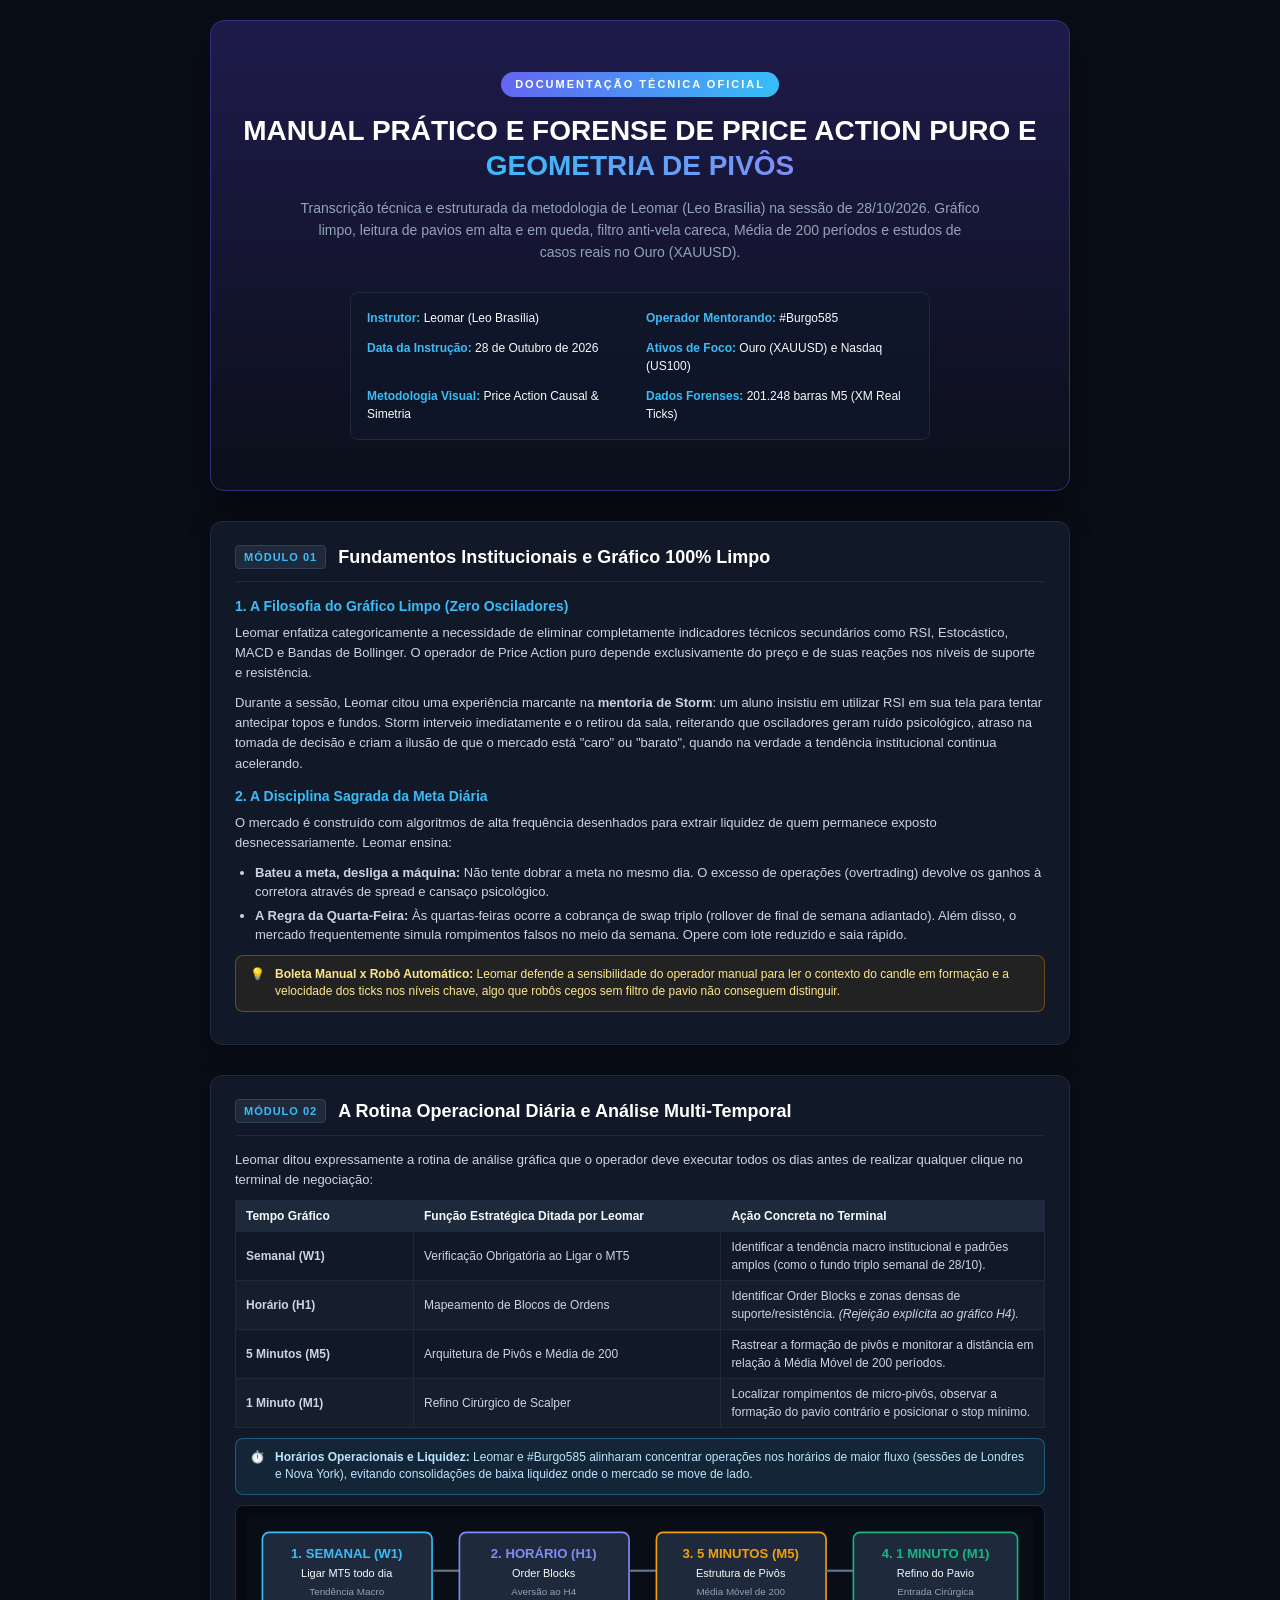
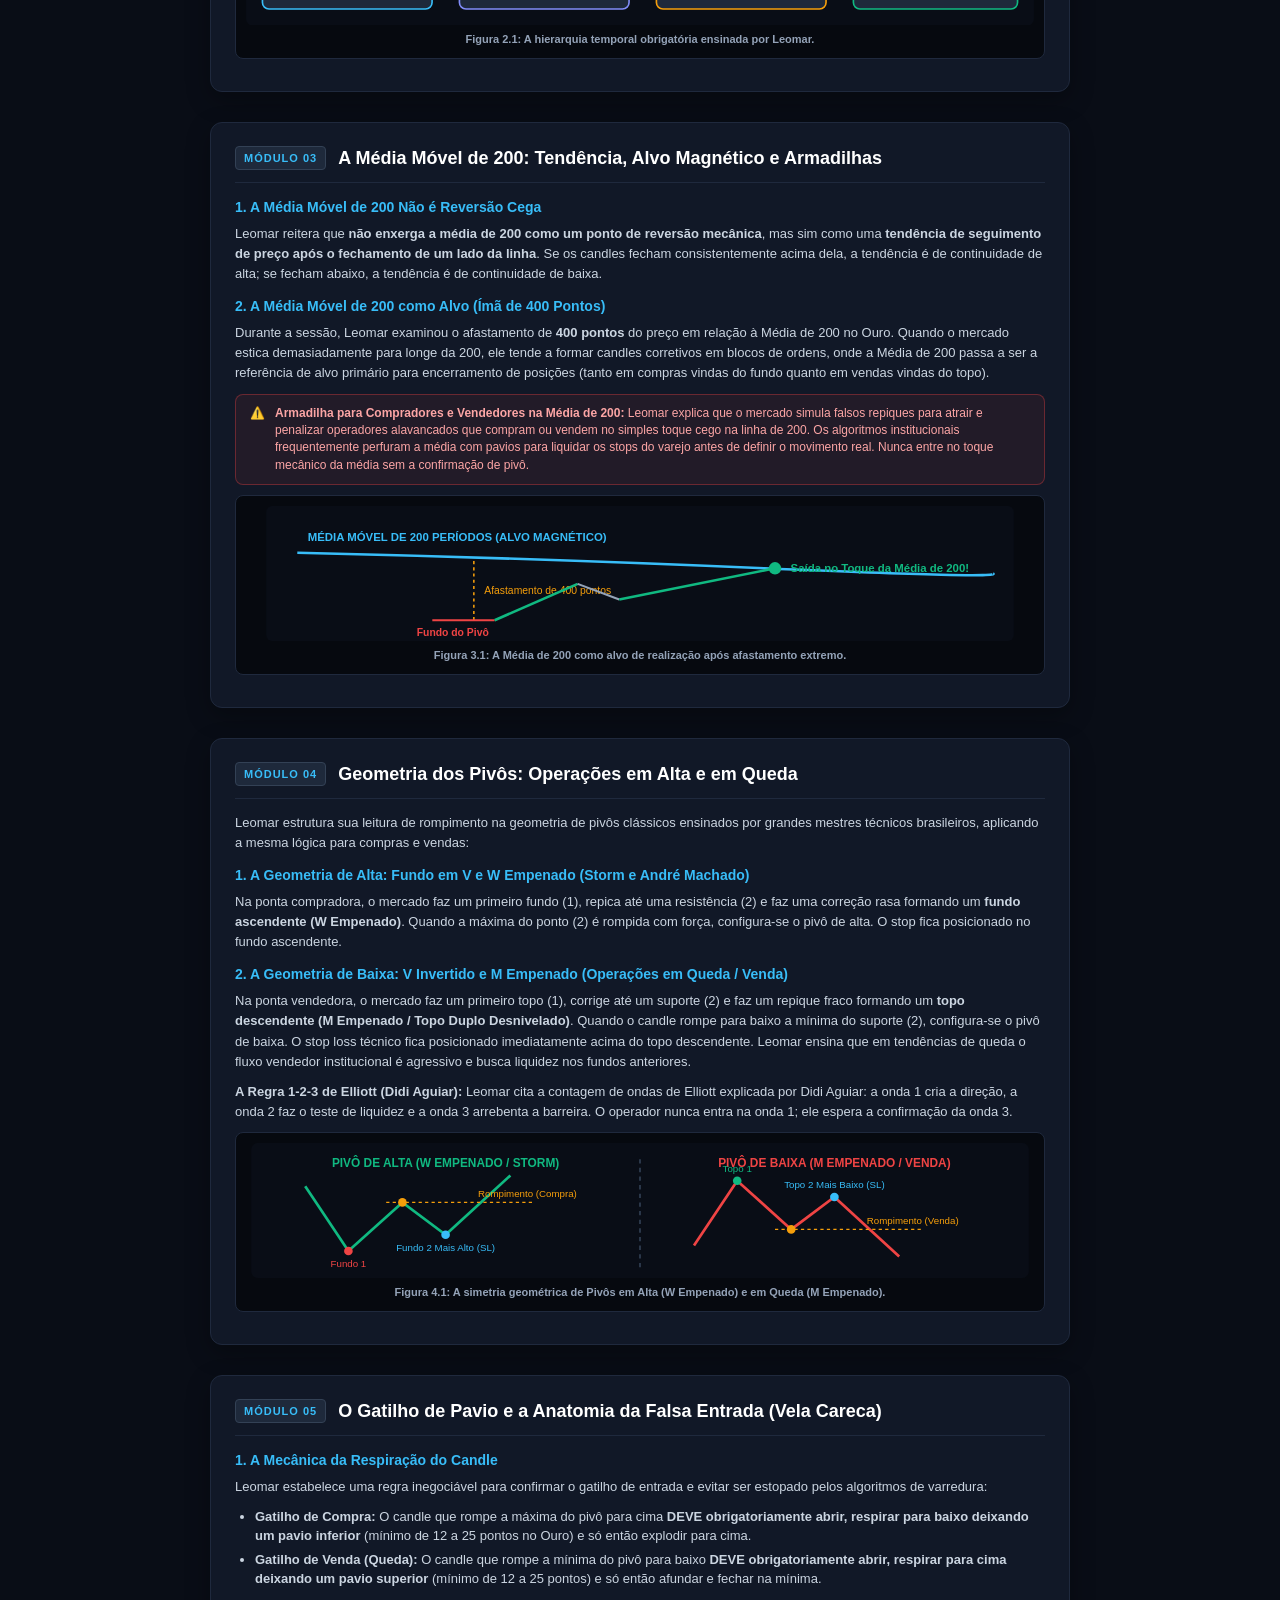
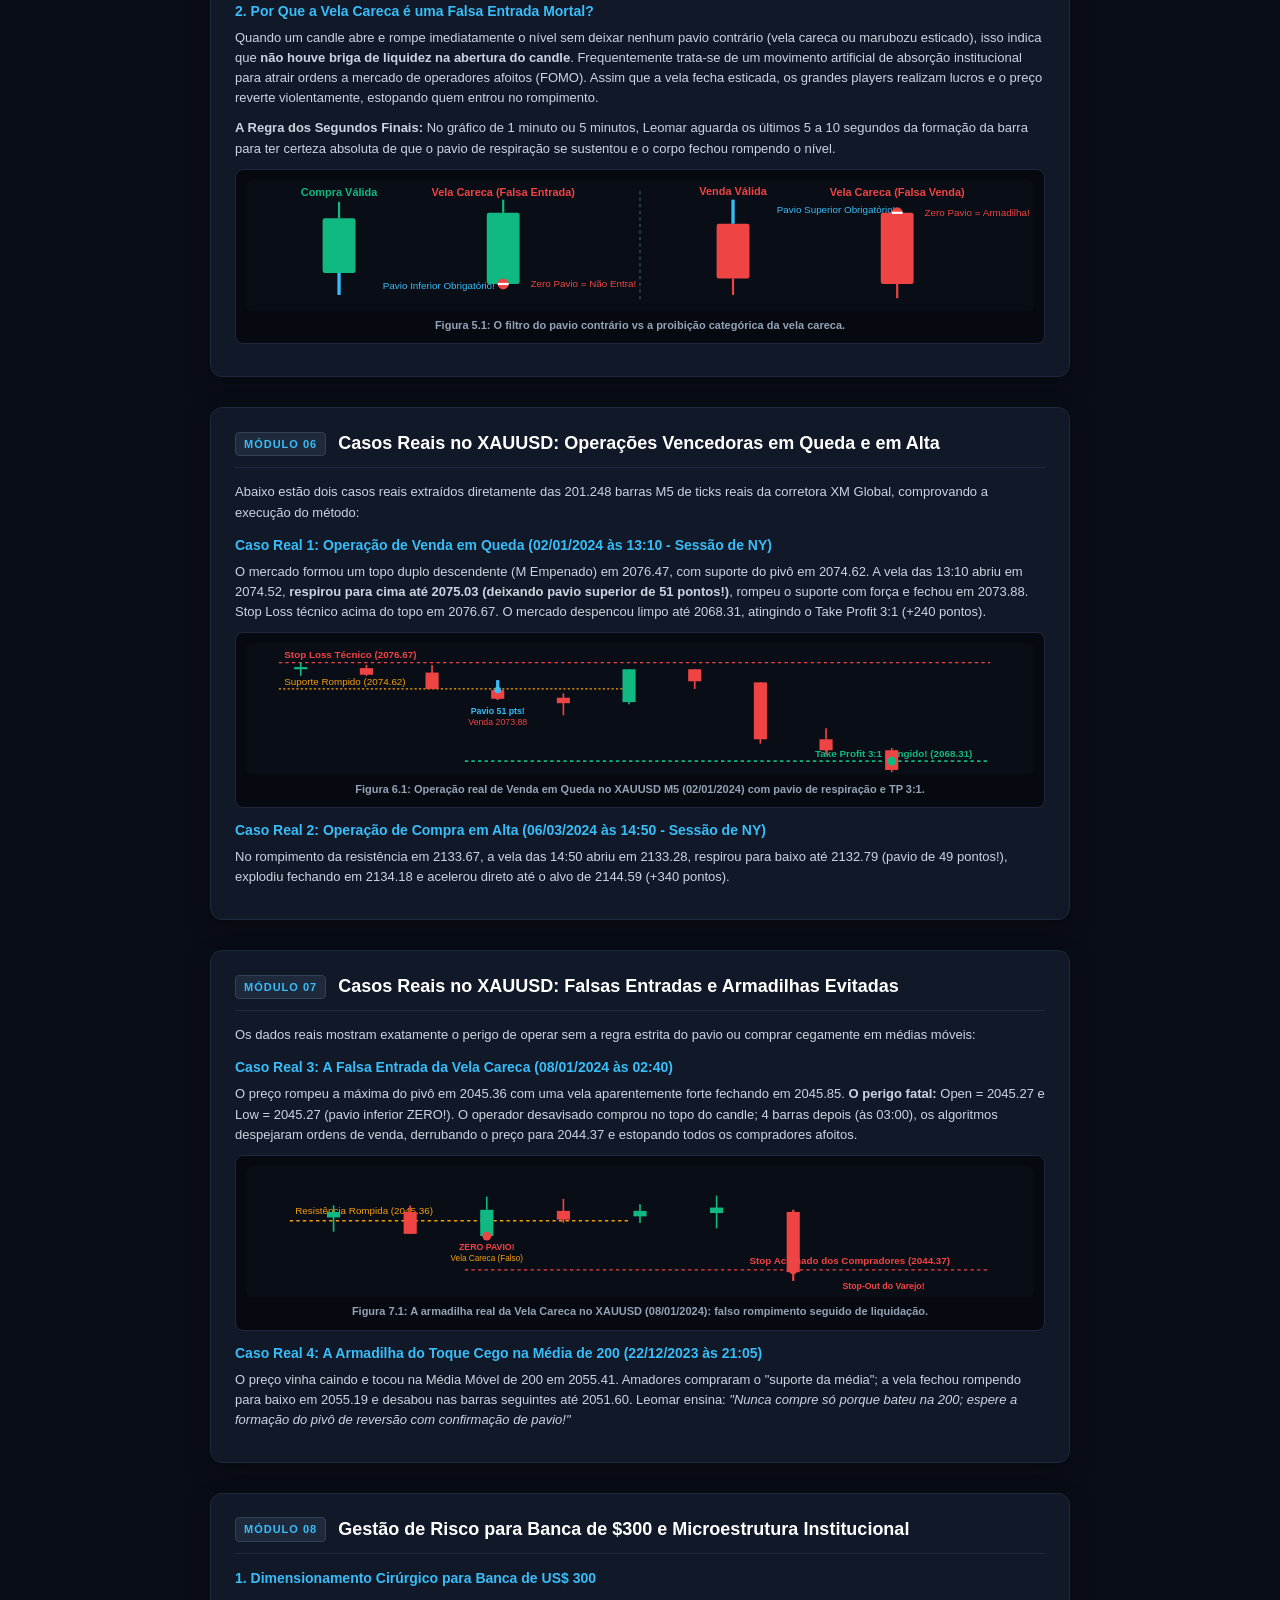
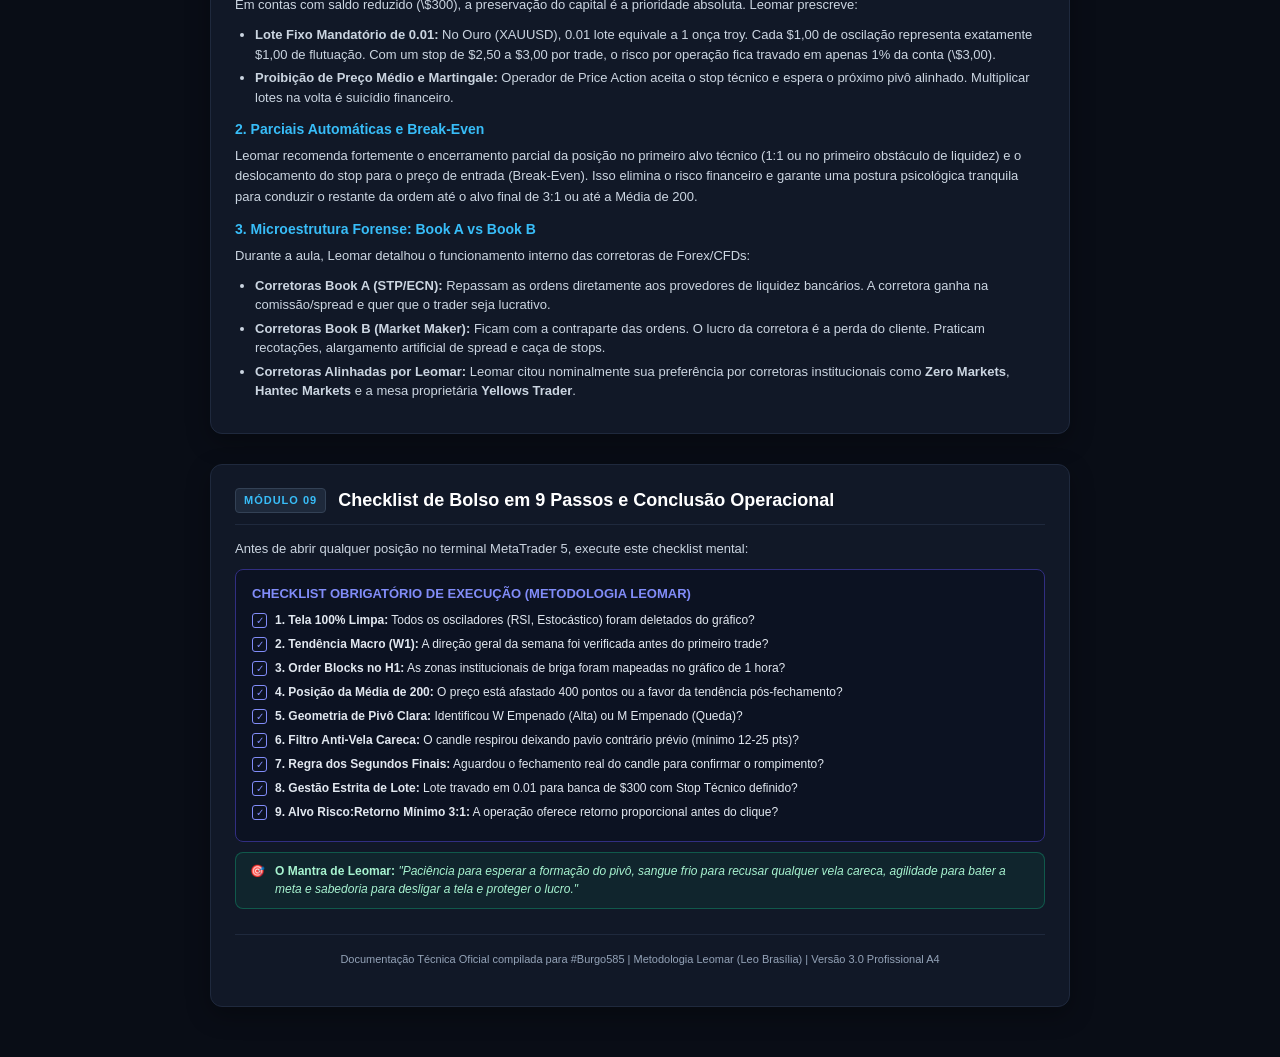
==== commit f5b723e2: "docs(apostila): expandir com operacoes em queda, falsas entradas e casos forenses reais dos ticks XM" ====
--- a/Pesquisa_e_Estudos/apostila_leomar_profissional.html
+++ b/Pesquisa_e_Estudos/apostila_leomar_profissional.html
@@ -2,41 +2,41 @@
 <html lang="pt-BR">
 <head>
   <meta charset="UTF-8">
+  <title>Manual Operacional de Price Action Puro e Geometria de Pivôs - Leomar</title>
   <meta name="viewport" content="width=device-width, initial-scale=1.0">
-  <title>Apostila Oficial de Price Action Puro - Metodologia de Leomar (Leo Brasília)</title>
   <style>
-    /* =========================================================
-       VARIÁVEIS DE DESIGN E TIPOGRAFIA EXECUTIVA
-       ========================================================= */
     :root {
-      --bg: #0b0f19;
+      --bg: #090d16;
       --card-bg: #111827;
-      --card-border: #1f2937;
-      --primary: #38bdf8;
-      --accent: #f59e0b;
+      --card-inner: #1a2234;
+      --border: #1f293d;
+      --text-main: #f8fafc;
+      --text-sub: #94a3b8;
+      --accent: #38bdf8;
+      --accent-hover: #0284c7;
       --bull: #10b981;
       --bear: #ef4444;
-      --text: #f3f4f6;
-      --text-muted: #9ca3af;
-      --highlight: #818cf8;
-      --font-family: -apple-system, BlinkMacSystemFont, "Segoe UI", Roboto, "Helvetica Neue", Arial, sans-serif;
-    }
-
-    * { box-sizing: border-box; margin: 0; padding: 0; }
-    
+      --gold: #f59e0b;
+      --purple: #818cf8;
+    }
+
+    * {
+      box-sizing: border-box;
+      margin: 0;
+      padding: 0;
+      font-family: -apple-system, BlinkMacSystemFont, "Segoe UI", Roboto, Helvetica, Arial, sans-serif;
+    }
+
     body {
       background-color: var(--bg);
-      color: var(--text);
-      font-family: var(--font-family);
+      color: var(--text-main);
+      padding: 20px 10px;
       line-height: 1.5;
-      margin: 0;
-      padding: 0;
     }
 
     .container {
       max-width: 860px;
       margin: 0 auto;
-      padding: 20px;
     }
 
     /* =========================================================
@@ -45,7 +45,7 @@
        ========================================================= */
     @page {
       size: A4 portrait;
-      margin: 1.2cm 1.4cm 1.2cm 1.4cm;
+      margin: 1.0cm 1.2cm 1.0cm 1.2cm;
     }
 
     .page-sheet {
@@ -54,13 +54,11 @@
       margin-bottom: 30px;
     }
 
-    /* Primeira página não quebra antes de si mesma */
     .page-sheet:first-child {
       page-break-before: avoid;
       break-before: avoid;
     }
 
-    /* Bloqueio de quebra no meio de elementos chave */
     .no-break,
     .figure-container,
     .alert-box,
@@ -76,14 +74,15 @@
     }
 
     /* =========================================================
-       ESTILOS VISUAIS EM TELA
+       ESTILOS VISUAIS EM TELA (TELA / NAVEGADOR)
        ========================================================= */
     .cover-page {
       text-align: center;
-      padding: 55px 25px;
+      padding: 50px 25px;
       background: linear-gradient(180deg, #1e1b4b 0%, #0b0f19 100%);
       border-radius: 14px;
       border: 1px solid #312e81;
+      box-shadow: 0 15px 35px -5px rgba(0,0,0,0.6);
     }
 
     .badge-official {
@@ -100,9 +99,9 @@
     }
 
     .cover-title {
-      font-size: 30px;
+      font-size: 28px;
       font-weight: 900;
-      line-height: 1.2;
+      line-height: 1.25;
       color: #ffffff;
       margin-bottom: 14px;
     }
@@ -114,29 +113,37 @@
     }
 
     .cover-subtitle {
-      font-size: 15px;
-      color: var(--text-muted);
-      max-width: 660px;
-      margin: 0 auto 20px auto;
-      font-weight: 400;
+      font-size: 14px;
+      color: var(--text-sub);
+      max-width: 680px;
+      margin: 0 auto 28px auto;
+      line-height: 1.6;
     }
 
     .cover-meta {
-      display: flex;
-      justify-content: center;
-      gap: 20px;
+      display: grid;
+      grid-template-columns: repeat(2, 1fr);
+      gap: 12px;
+      max-width: 580px;
+      margin: 0 auto;
+      text-align: left;
+      background: rgba(15, 23, 42, 0.7);
+      padding: 16px;
+      border-radius: 8px;
+      border: 1px solid var(--border);
       font-size: 12px;
-      color: #94a3b8;
-      border-top: 1px solid rgba(255,255,255,0.1);
-      padding-top: 16px;
-      flex-wrap: wrap;
+    }
+
+    .cover-meta div strong {
+      color: var(--accent);
     }
 
     .module-card {
       background: var(--card-bg);
-      border: 1px solid var(--card-border);
+      border: 1px solid var(--border);
       border-radius: 12px;
-      padding: 24px 26px;
+      padding: 22px 24px;
+      box-shadow: 0 8px 24px rgba(0,0,0,0.3);
     }
 
     .module-header {
@@ -144,179 +151,191 @@
       align-items: center;
       gap: 12px;
       margin-bottom: 14px;
+      border-bottom: 1px solid var(--border);
       padding-bottom: 10px;
-      border-bottom: 1px solid var(--card-border);
     }
 
     .module-badge {
       background: #1e293b;
-      color: var(--primary);
       border: 1px solid #334155;
+      color: var(--accent);
       font-size: 11px;
-      font-weight: 800;
-      padding: 3px 10px;
-      border-radius: 6px;
+      font-weight: 700;
+      padding: 3px 8px;
+      border-radius: 4px;
       text-transform: uppercase;
+      letter-spacing: 1px;
     }
 
     .module-title {
-      font-size: 19px;
+      font-size: 18px;
       font-weight: 800;
       color: #ffffff;
     }
 
     h3 {
-      font-size: 15px;
+      font-size: 14px;
+      color: var(--accent);
+      margin: 12px 0 6px 0;
       font-weight: 700;
-      color: var(--highlight);
-      margin: 14px 0 8px 0;
     }
 
     p {
+      font-size: 13px;
+      color: #cbd5e1;
       margin-bottom: 10px;
-      color: #d1d5db;
-      font-size: 13.5px;
-      text-align: justify;
+      line-height: 1.55;
     }
 
     ul, ol {
-      margin-bottom: 12px;
-      padding-left: 20px;
-      color: #d1d5db;
+      margin-left: 20px;
+      margin-bottom: 10px;
+      font-size: 13px;
+      color: #cbd5e1;
     }
 
     li {
       margin-bottom: 4px;
-      font-size: 13px;
-    }
-
-    /* Caixas de Alerta */
+    }
+
+    .figure-container {
+      background: #06090f;
+      border: 1px solid var(--border);
+      border-radius: 8px;
+      padding: 10px;
+      margin: 10px 0;
+      text-align: center;
+    }
+
+    .figure-container svg {
+      width: 100%;
+      height: auto;
+      max-height: 135px;
+      display: block;
+      margin: 0 auto;
+    }
+
+    .figure-caption {
+      font-size: 11px;
+      color: var(--text-sub);
+      margin-top: 6px;
+      font-weight: 600;
+    }
+
     .alert-box {
       border-radius: 8px;
-      padding: 12px 14px;
-      margin: 12px 0;
+      padding: 10px 14px;
+      margin: 10px 0;
+      font-size: 12px;
       display: flex;
       gap: 10px;
       align-items: flex-start;
-      font-size: 13px;
       line-height: 1.45;
     }
 
     .alert-gold {
-      background: rgba(245, 158, 11, 0.1);
+      background: rgba(245, 158, 11, 0.08);
       border: 1px solid rgba(245, 158, 11, 0.35);
-      color: #fef3c7;
-    }
-    .alert-gold strong { color: #f59e0b; }
+      color: #fde68a;
+    }
 
     .alert-danger {
-      background: rgba(239, 68, 68, 0.1);
+      background: rgba(239, 68, 68, 0.08);
       border: 1px solid rgba(239, 68, 68, 0.35);
-      color: #fee2e2;
-    }
-    .alert-danger strong { color: #ef4444; }
+      color: #fca5a5;
+    }
 
     .alert-info {
-      background: rgba(56, 189, 248, 0.1);
+      background: rgba(56, 189, 248, 0.08);
       border: 1px solid rgba(56, 189, 248, 0.35);
-      color: #e0f2fe;
-    }
-    .alert-info strong { color: #38bdf8; }
-
-    /* Figuras Vetoriais SVG */
-    .figure-container {
-      background: #090d16;
-      border: 1px solid #1e293b;
-      border-radius: 8px;
-      padding: 10px 8px;
-      margin: 12px 0;
-      text-align: center;
-    }
-
-    .figure-caption {
-      font-size: 11px;
-      color: var(--text-muted);
-      margin-top: 6px;
-      font-weight: 600;
-    }
-
-    svg {
-      max-width: 100%;
-      height: auto;
-      display: block;
-      margin: 0 auto;
-    }
-
-    /* Tabelas */
+      color: #bae6fd;
+    }
+
+    .alert-success {
+      background: rgba(16, 185, 129, 0.08);
+      border: 1px solid rgba(16, 185, 129, 0.35);
+      color: #a7f3d0;
+    }
+
     .table-container {
+      margin: 10px 0;
       overflow-x: auto;
-      margin: 10px 0;
     }
 
     table {
       width: 100%;
       border-collapse: collapse;
-      font-size: 12.5px;
+      font-size: 12px;
+      text-align: left;
     }
 
     th {
       background: #1e293b;
-      color: var(--primary);
-      padding: 8px 10px;
-      border: 1px solid var(--card-border);
+      color: #f8fafc;
+      padding: 6px 10px;
+      border: 1px solid var(--border);
       font-weight: 700;
-      text-align: left;
     }
 
     td {
-      padding: 7px 10px;
-      border: 1px solid var(--card-border);
-      color: #e2e8f0;
-      background: #111827;
-    }
-
-    tr:nth-child(even) td { background: #0e1626; }
-
-    /* Checklist */
+      padding: 6px 10px;
+      border: 1px solid var(--border);
+      color: #cbd5e1;
+    }
+
+    tr:nth-child(even) td {
+      background: rgba(255, 255, 255, 0.02);
+    }
+
     .checklist-card {
-      background: #111827;
-      border: 1.5px solid #6366f1;
-      border-radius: 10px;
-      padding: 18px 20px;
-      margin: 14px 0;
+      background: #0c1222;
+      border: 1px solid #312e81;
+      border-radius: 8px;
+      padding: 14px 16px;
+      margin: 10px 0;
     }
 
     .checklist-title {
-      font-size: 16px;
+      font-size: 13px;
       font-weight: 800;
-      color: #a5b4fc;
-      margin-bottom: 12px;
+      color: #818cf8;
+      margin-bottom: 8px;
     }
 
     .check-item {
       display: flex;
-      align-items: center;
+      align-items: flex-start;
       gap: 8px;
-      margin-bottom: 8px;
-      font-size: 13px;
-      color: #f8fafc;
+      font-size: 12px;
+      margin-bottom: 6px;
+      color: #e2e8f0;
     }
 
     .check-box {
-      width: 18px;
-      height: 18px;
-      border: 1.5px solid #6366f1;
-      border-radius: 4px;
+      width: 15px;
+      height: 15px;
+      border: 1.5px solid #818cf8;
+      border-radius: 3px;
       display: flex;
       align-items: center;
       justify-content: center;
-      color: #38bdf8;
-      font-weight: 800;
+      font-size: 10px;
+      color: #818cf8;
+      flex-shrink: 0;
+      margin-top: 2px;
+    }
+
+    footer {
+      text-align: center;
+      padding: 16px;
+      color: var(--text-sub);
       font-size: 11px;
+      border-top: 1px solid var(--border);
+      margin-top: 25px;
     }
 
     /* =========================================================
-       REGRAS EXCLUSIVAS DE IMPRESSÃO (CTRL + P -> SALVAR COMO PDF)
+       REGRAS EXCLUSIVAS DE IMPRESSÃO (CTRL+P / GERAR PDF)
        ========================================================= */
     @media print {
       body {
@@ -324,6 +343,7 @@
         color: #111827 !important;
         font-size: 9.5pt !important;
         line-height: 1.35 !important;
+        padding: 0 !important;
       }
 
       .container {
@@ -342,56 +362,62 @@
         border: 2px solid #1e1b4b !important;
         color: #111827 !important;
         box-shadow: none !important;
-        padding: 40px 15px !important;
+        padding: 35px 15px !important;
       }
 
       .cover-title { color: #111827 !important; }
       .cover-title span { color: #2563eb !important; -webkit-text-fill-color: initial !important; }
-      .cover-subtitle, .cover-meta { color: #475569 !important; }
+      .cover-subtitle, .cover-meta { color: #475569 !important; background: #f8fafc !important; border-color: #cbd5e1 !important; }
+      .cover-meta div strong { color: #2563eb !important; }
 
       .module-card {
         background: #ffffff !important;
         border: 1px solid #cbd5e1 !important;
         box-shadow: none !important;
-        padding: 16px !important;
+        padding: 14px !important;
       }
 
-      .module-title { color: #0f172a !important; font-size: 16pt !important; }
+      .module-title { color: #0f172a !important; font-size: 15pt !important; }
       .module-badge { background: #f1f5f9 !important; border-color: #cbd5e1 !important; color: #2563eb !important; }
       h3 { color: #1e293b !important; font-size: 11pt !important; }
-      p, li { color: #334155 !important; font-size: 9.5pt !important; }
+      p, li { color: #334155 !important; font-size: 9pt !important; }
 
       .figure-container {
         background: #f8fafc !important;
         border: 1px solid #cbd5e1 !important;
-        padding: 8px !important;
-        margin: 8px 0 !important;
+        padding: 6px !important;
+        margin: 6px 0 !important;
       }
 
-      .figure-caption { color: #475569 !important; font-size: 8.5pt !important; }
+      .figure-container svg {
+        max-height: 120px !important;
+      }
+
+      .figure-caption { color: #475569 !important; font-size: 8pt !important; }
 
       .alert-box {
         border-width: 1px !important;
-        padding: 8px 10px !important;
-        margin: 8px 0 !important;
-        font-size: 9pt !important;
+        padding: 6px 8px !important;
+        margin: 6px 0 !important;
+        font-size: 8.5pt !important;
       }
       .alert-gold { background: #fffbeb !important; border-color: #f59e0b !important; color: #92400e !important; }
       .alert-danger { background: #fef2f2 !important; border-color: #ef4444 !important; color: #991b1b !important; }
       .alert-info { background: #f0f9ff !important; border-color: #0284c7 !important; color: #075985 !important; }
-
-      table { border-color: #cbd5e1 !important; font-size: 8.5pt !important; }
-      th { background: #f1f5f9 !important; color: #0f172a !important; border-color: #cbd5e1 !important; padding: 6px 8px !important; }
-      td { background: #ffffff !important; color: #334155 !important; border-color: #cbd5e1 !important; padding: 5px 8px !important; }
+      .alert-success { background: #ecfdf5 !important; border-color: #10b981 !important; color: #065f46 !important; }
+
+      table { border-color: #cbd5e1 !important; font-size: 8pt !important; }
+      th { background: #f1f5f9 !important; color: #0f172a !important; border-color: #cbd5e1 !important; padding: 5px 6px !important; }
+      td { background: #ffffff !important; color: #334155 !important; border-color: #cbd5e1 !important; padding: 4px 6px !important; }
       tr:nth-child(even) td { background: #f8fafc !important; }
 
       .checklist-card {
         background: #f8fafc !important;
         border: 1px solid #4f46e5 !important;
-        padding: 14px !important;
+        padding: 10px !important;
       }
-      .checklist-title { color: #312e81 !important; font-size: 12pt !important; }
-      .check-item { color: #1e293b !important; font-size: 9pt !important; }
+      .checklist-title { color: #312e81 !important; font-size: 11pt !important; }
+      .check-item { color: #1e293b !important; font-size: 8.5pt !important; }
       .check-box { border-color: #4f46e5 !important; color: #4f46e5 !important; }
 
       footer {
@@ -411,14 +437,16 @@
     <div class="page-sheet">
       <div class="cover-page">
         <div class="badge-official">DOCUMENTAÇÃO TÉCNICA OFICIAL</div>
-        <h1 class="cover-title">MANUAL OPERACIONAL DE PRICE ACTION PURO E <span>GEOMETRIA DE PIVÔS</span></h1>
-        <p class="cover-subtitle">Transcrição estruturada da metodologia ensinada por Leomar (Leo Brasília) na sessão técnica de 28 de outubro de 2026. Gráfico limpo, leitura de pavios, Média de 200 períodos e gestão diária.</p>
+        <h1 class="cover-title">MANUAL PRÁTICO E FORENSE DE PRICE ACTION PURO E <span>GEOMETRIA DE PIVÔS</span></h1>
+        <p class="cover-subtitle">Transcrição técnica e estruturada da metodologia de Leomar (Leo Brasília) na sessão de 28/10/2026. Gráfico limpo, leitura de pavios em alta e em queda, filtro anti-vela careca, Média de 200 períodos e estudos de casos reais no Ouro (XAUUSD).</p>
         
         <div class="cover-meta">
           <div><strong>Instrutor:</strong> Leomar (Leo Brasília)</div>
-          <div><strong>Operador:</strong> #Burgo585</div>
-          <div><strong>Data da Instrução:</strong> 28/10/2026</div>
-          <div><strong>Ativos de Foco:</strong> Ouro (XAUUSD) e Nasdaq</div>
+          <div><strong>Operador Mentorando:</strong> #Burgo585</div>
+          <div><strong>Data da Instrução:</strong> 28 de Outubro de 2026</div>
+          <div><strong>Ativos de Foco:</strong> Ouro (XAUUSD) e Nasdaq (US100)</div>
+          <div><strong>Metodologia Visual:</strong> Price Action Causal & Simetria</div>
+          <div><strong>Dados Forenses:</strong> 201.248 barras M5 (XM Real Ticks)</div>
         </div>
       </div>
     </div>
@@ -430,35 +458,30 @@
       <section class="module-card" id="mod1">
         <div class="module-header">
           <div class="module-badge">Módulo 01</div>
-          <div class="module-title">A Filosofia do Gráfico 100% Limpo e a Disciplina da Meta</div>
-        </div>
-
-        <p>Na aula técnica de 28 de outubro de 2026, Leomar estabeleceu como primeiro pilar inegociável a <strong>remoção completa e imediata de todos os indicadores técnicos osciladores</strong> da tela (como RSI, IFR, Estocástico e MACD). O operador deve trabalhar estritamente com o gráfico limpo de candles, topos, fundos e a Média Móvel de 200 períodos.</p>
-
-        <div class="alert-box alert-danger">
-          <div>⛔</div>
-          <div><strong>O Relato da Mentoria de Storm:</strong> Leomar compartilhou o caso de um aluno que participou da mentoria do Storm e, após seis meses de treinamento, persistiu mantendo o indicador RSI em sua tela. O aluno foi desligado do treinamento e teve o dinheiro reembolsado pelo instrutor devido à recusa em operar com a mente e o gráfico despoluídos. Indicadores de sobrecompra e sobrevenda induzem a compras e vendas falsas em momentos de forte tendência institucional.</div>
-        </div>
-
-        <h3>A Disciplina da Meta Diária e Encerramento da Plataforma</h3>
-        <p>Leomar opera com disciplina matemática de metas diárias. Uma vez atingida a meta financeira (seja US$ 500 ou a proporção de 3 para 1 em relação ao risco):</p>
+          <div class="module-title">Fundamentos Institucionais e Gráfico 100% Limpo</div>
+        </div>
+
+        <h3>1. A Filosofia do Gráfico Limpo (Zero Osciladores)</h3>
+        <p>Leomar enfatiza categoricamente a necessidade de eliminar completamente indicadores técnicos secundários como RSI, Estocástico, MACD e Bandas de Bollinger. O operador de Price Action puro depende exclusivamente do preço e de suas reações nos níveis de suporte e resistência.</p>
+
+        <p>Durante a sessão, Leomar citou uma experiência marcante na <strong>mentoria de Storm</strong>: um aluno insistiu em utilizar RSI em sua tela para tentar antecipar topos e fundos. Storm interveio imediatamente e o retirou da sala, reiterando que osciladores geram ruído psicológico, atraso na tomada de decisão e criam a ilusão de que o mercado está "caro" ou "barato", quando na verdade a tendência institucional continua acelerando.</p>
+
+        <h3>2. A Disciplina Sagrada da Meta Diária</h3>
+        <p>O mercado é construído com algoritmos de alta frequência desenhados para extrair liquidez de quem permanece exposto desnecessariamente. Leomar ensina:</p>
         <ul>
-          <li><strong>Desligar o Computador:</strong> Encerrar imediatamente as atividades no MetaTrader 5. A insistência em continuar operando após atingir o objetivo diário é o motivo pelo qual operadores devolvem os ganhos ao mercado.</li>
-          <li><strong>A Regra da Quarta-Feira:</strong> Quando Leomar atinge a meta semanal antecipadamente (na quarta-feira), ele reduz o capital na conta da corretora para US$ 50 ou diminui o lote para 0.01, bloqueando a alavancagem para preservar o lucro acumulado.</li>
-          <li><strong>Eliminação da Síndrome de Recuperação:</strong> Leomar adverte expressamente contra o vício psicológico de abrir ordens para "recuperar" prejuízos de dias anteriores ou incidentes técnicos. Cada operação deve ser avaliada de forma autônoma.</li>
-          <li><strong>Preferência pela Boleta Manual:</strong> Leomar esclarece que nunca utilizou robôs em ambiente real por preferir o controle direto via boleta manual com cliques manuais rápidos.</li>
+          <li><strong>Bateu a meta, desliga a máquina:</strong> Não tente dobrar a meta no mesmo dia. O excesso de operações (overtrading) devolve os ganhos à corretora através de spread e cansaço psicológico.</li>
+          <li><strong>A Regra da Quarta-Feira:</strong> Às quartas-feiras ocorre a cobrança de swap triplo (rollover de final de semana adiantado). Além disso, o mercado frequentemente simula rompimentos falsos no meio da semana. Opere com lote reduzido e saia rápido.</li>
         </ul>
 
         <div class="alert-box alert-gold">
           <div>💡</div>
-          <div><strong>Propósito Filantrópico:</strong> Discutiu-se na sessão o compromisso ético de destinar de 25% a 30% dos lucros de trading a doações anônimas (como suporte a clínicas de recuperação de dependentes químicos), mantendo o desapego da ganância desenfreada para preservar a estabilidade psicológica na tomada de decisões.</div>
+          <div><strong>Boleta Manual x Robô Automático:</strong> Leomar defende a sensibilidade do operador manual para ler o contexto do candle em formação e a velocidade dos ticks nos níveis chave, algo que robôs cegos sem filtro de pavio não conseguem distinguir.</div>
         </div>
       </section>
     </div>
 
     <!-- =========================================================
-         FOLHA 3: MÓDULO 2 - ROTINA MULTI-TEMPORAL (PÁGINA 3 COMPLETA)
-         Tabela + Alerta + Imagem cabem 100% juntos na Página 3
+         FOLHA 3: MÓDULO 2 - ROTINA DIÁRIA E MULTI-TEMPORAL (PÁGINA 3)
          ========================================================= -->
     <div class="page-sheet">
       <section class="module-card" id="mod2">
@@ -545,51 +568,48 @@
     </div>
 
     <!-- =========================================================
-         FOLHA 4: MÓDULO 3 - A MÉDIA MÓVEL DE 200 PERÍODOS (PÁGINA 4 COMPLETA)
-         Texto + Alerta + Imagem da Média 200 juntos na Página 4
+         FOLHA 4: MÓDULO 3 - A MÉDIA MÓVEL DE 200 (PÁGINA 4)
          ========================================================= -->
     <div class="page-sheet">
       <section class="module-card" id="mod3">
         <div class="module-header">
           <div class="module-badge">Módulo 03</div>
-          <div class="module-title">A Média Móvel de 200: Continuação de Tendência e Alvo Magnético</div>
-        </div>
-
-        <p>Leomar esclarece de forma cirúrgica como interpreta e opera com a Média Móvel de 200 períodos:</p>
+          <div class="module-title">A Média Móvel de 200: Tendência, Alvo Magnético e Armadilhas</div>
+        </div>
 
         <h3>1. A Média Móvel de 200 Não é Reversão Cega</h3>
         <p>Leomar reitera que <strong>não enxerga a média de 200 como um ponto de reversão mecânica</strong>, mas sim como uma <strong>tendência de seguimento de preço após o fechamento de um lado da linha</strong>. Se os candles fecham consistentemente acima dela, a tendência é de continuidade de alta; se fecham abaixo, a tendência é de continuidade de baixa.</p>
 
-        <h3>2. A Média Móvel de 200 como Alvo (Ímã)</h3>
-        <p>Durante a sessão, Leomar examinou o afastamento de <strong>400 pontos</strong> do preço em relação à Média de 200 no Ouro. Quando o mercado estica demasiadamente para longe da 200, ele tende a formar candles corretivos em blocos de ordens, onde a Média de 200 passa a ser a referência de alvo primário para encerramento de posições.</p>
+        <h3>2. A Média Móvel de 200 como Alvo (Ímã de 400 Pontos)</h3>
+        <p>Durante a sessão, Leomar examinou o afastamento de <strong>400 pontos</strong> do preço em relação à Média de 200 no Ouro. Quando o mercado estica demasiadamente para longe da 200, ele tende a formar candles corretivos em blocos de ordens, onde a Média de 200 passa a ser a referência de alvo primário para encerramento de posições (tanto em compras vindas do fundo quanto em vendas vindas do topo).</p>
 
         <div class="alert-box alert-danger">
           <div>⚠️</div>
-          <div><strong>Armadilha para Compradores na Média de 200:</strong> Leomar explica que o mercado simula falsos movimentos para atrair e penalizar operadores alavancados que compram de forma precipitada ao simples toque na média de 200. Os algoritmos institucionais frequentemente perfuram a média com pavios para liquidar os stops do varejo antes de definir o movimento real. Nunca compre no toque cego da média sem a confirmação de pivô.</div>
+          <div><strong>Armadilha para Compradores e Vendedores na Média de 200:</strong> Leomar explica que o mercado simula falsos repiques para atrair e penalizar operadores alavancados que compram ou vendem no simples toque cego na linha de 200. Os algoritmos institucionais frequentemente perfuram a média com pavios para liquidar os stops do varejo antes de definir o movimento real. Nunca entre no toque mecânico da média sem a confirmação de pivô.</div>
         </div>
 
         <!-- FIGURA 3.1: INTEGRADA PERFEITAMENTE NA PÁGINA 4 -->
         <div class="figure-container">
-          <svg viewBox="0 0 720 135" width="720" height="135" xmlns="http://www.w3.org/2000/svg">
-            <rect x="0" y="0" width="720" height="135" fill="#090d16" rx="6"/>
+          <svg viewBox="0 0 720 130" width="720" height="130" xmlns="http://www.w3.org/2000/svg">
+            <rect x="0" y="0" width="720" height="130" fill="#090d16" rx="6"/>
             <!-- EMA 200 -->
-            <path d="M 30,50 Q 250,55 480,65 T 700,70" fill="none" stroke="#38bdf8" stroke-width="2.5"/>
-            <text x="40" y="38" fill="#38bdf8" font-size="11" font-weight="bold">MÉDIA MÓVEL DE 200 PERÍODOS (ALVO)</text>
+            <path d="M 30,45 Q 250,50 480,60 T 700,65" fill="none" stroke="#38bdf8" stroke-width="2.5"/>
+            <text x="40" y="34" fill="#38bdf8" font-size="11" font-weight="bold">MÉDIA MÓVEL DE 200 PERÍODOS (ALVO MAGNÉTICO)</text>
 
             <!-- Afastamento 400 pts -->
-            <line x1="200" y1="115" x2="200" y2="55" stroke="#f59e0b" stroke-width="1.5" stroke-dasharray="3,3"/>
-            <text x="210" y="90" fill="#f59e0b" font-size="10">Afastamento de 400 pontos</text>
+            <line x1="200" y1="110" x2="200" y2="52" stroke="#f59e0b" stroke-width="1.5" stroke-dasharray="3,3"/>
+            <text x="210" y="85" fill="#f59e0b" font-size="10">Afastamento de 400 pontos</text>
 
             <!-- Pivô de correção -->
-            <line x1="160" y1="115" x2="220" y2="115" stroke="#ef4444" stroke-width="2.5"/>
-            <text x="150" y="130" fill="#ef4444" font-size="10" font-weight="bold">Fundo do Pivô</text>
-
-            <line x1="220" y1="115" x2="300" y2="80" stroke="#10b981" stroke-width="2.5"/>
-            <line x1="300" y1="80" x2="340" y2="95" stroke="#94a3b8" stroke-width="2"/>
-            <line x1="340" y1="95" x2="490" y2="65" stroke="#10b981" stroke-width="2.5"/>
-
-            <circle cx="490" cy="65" r="6" fill="#10b981"/>
-            <text x="505" y="68" fill="#10b981" font-size="11" font-weight="bold">Saída no Toque da Média de 200!</text>
+            <line x1="160" y1="110" x2="220" y2="110" stroke="#ef4444" stroke-width="2"/>
+            <text x="145" y="125" fill="#ef4444" font-size="10" font-weight="bold">Fundo do Pivô</text>
+
+            <line x1="220" y1="110" x2="300" y2="75" stroke="#10b981" stroke-width="2.5"/>
+            <line x1="300" y1="75" x2="340" y2="90" stroke="#94a3b8" stroke-width="2"/>
+            <line x1="340" y1="90" x2="490" y2="60" stroke="#10b981" stroke-width="2.5"/>
+
+            <circle cx="490" cy="60" r="6" fill="#10b981"/>
+            <text x="505" y="64" fill="#10b981" font-size="11" font-weight="bold">Saída no Toque da Média de 200!</text>
           </svg>
           <div class="figure-caption">Figura 3.1: A Média de 200 como alvo de realização após afastamento extremo.</div>
         </div>
@@ -597,167 +617,343 @@
     </div>
 
     <!-- =========================================================
-         FOLHA 5: MÓDULO 4 - GEOMETRIA DOS PIVÔS (PÁGINA 5 COMPLETA)
+         FOLHA 5: MÓDULO 4 - GEOMETRIA DOS PIVÔS: ALTA E QUEDA (PÁGINA 5)
          ========================================================= -->
     <div class="page-sheet">
       <section class="module-card" id="mod4">
         <div class="module-header">
           <div class="module-badge">Módulo 04</div>
-          <div class="module-title">A Geometria dos Pivôs: V, W Empenado e Ondas de Elliott</div>
-        </div>
-
-        <div class="alert-box alert-gold">
-          <div>🎯</div>
-          <div><strong>Regra Soberana Ditada por Leomar:</strong> <em>"Mais importante que o formato do pivô é a sua LOCALIZAÇÃO no gráfico. A reversão de alta ocorre quando o pivô se forma em regiões de fundo extremo com velas andando de lado e rompendo o topo da última queda."</em></div>
-        </div>
-
-        <p>Leomar detalha que o pivô surge quando a vela começa a andar de lado após uma alta ou baixa expressiva. Ele opera regiões e rompimentos de pivô em vez de simples rompimentos de canais.</p>
-
-        <h3>1. O Pivô em V (Reversão Angular em Extremos)</h3>
-        <p>Leomar define o pivô ideal no formato de <strong>V</strong> como um padrão de alta confiabilidade para reversões quando localizado em fundos extremos (ou topos extremos para venda). O preço atinge a mínima, rejeita em ângulo acentuado e rompe a máxima da primeira perna de alta.</p>
-
-        <h3>2. O Padrão de Pivô em W Empenado</h3>
-        <p>Leomar apresenta o conceito de pivô em <strong>W</strong>, caracterizado por dois fundos em alturas similares que confirmam a continuidade da alta, estilo descrito por <strong>Storm</strong> como <em>"W empenado"</em>. O segundo fundo frequentemente realiza uma leve incursão para estopar o varejo antes de romper a cabeça intermediária do W.</p>
-
-        <h3>3. Micro-Ondas de Elliott (Técnica 1-2-3)</h3>
-        <p>Leomar explica que opera integrando as técnicas de <strong>Storm, André Machado e Didi Aguiar</strong>, combinando frequências e Ondas de Elliott no gráfico de cinco minutos: <em>"Os pivôs representam micro-ondas estruturadas em ciclos de três ondas (padrão 1-2-3 de compra e venda), permitindo identificar pontos de reversão e continuidade com alta precisão."</em></p>
-
-        <!-- FIGURA 4.1: INTEGRADA NA PÁGINA 5 -->
+          <div class="module-title">Geometria dos Pivôs: Operações em Alta e em Queda</div>
+        </div>
+
+        <p>Leomar estrutura sua leitura de rompimento na geometria de pivôs clássicos ensinados por grandes mestres técnicos brasileiros, aplicando a mesma lógica para compras e vendas:</p>
+
+        <h3>1. A Geometria de Alta: Fundo em V e W Empenado (Storm e André Machado)</h3>
+        <p>Na ponta compradora, o mercado faz um primeiro fundo (1), repica até uma resistência (2) e faz uma correção rasa formando um <strong>fundo ascendente (W Empenado)</strong>. Quando a máxima do ponto (2) é rompida com força, configura-se o pivô de alta. O stop fica posicionado no fundo ascendente.</p>
+
+        <h3>2. A Geometria de Baixa: V Invertido e M Empenado (Operações em Queda / Venda)</h3>
+        <p>Na ponta vendedora, o mercado faz um primeiro topo (1), corrige até um suporte (2) e faz um repique fraco formando um <strong>topo descendente (M Empenado / Topo Duplo Desnivelado)</strong>. Quando o candle rompe para baixo a mínima do suporte (2), configura-se o pivô de baixa. O stop loss técnico fica posicionado imediatamente acima do topo descendente. Leomar ensina que em tendências de queda o fluxo vendedor institucional é agressivo e busca liquidez nos fundos anteriores.</p>
+
+        <p><strong>A Regra 1-2-3 de Elliott (Didi Aguiar):</strong> Leomar cita a contagem de ondas de Elliott explicada por Didi Aguiar: a onda 1 cria a direção, a onda 2 faz o teste de liquidez e a onda 3 arrebenta a barreira. O operador nunca entra na onda 1; ele espera a confirmação da onda 3.</p>
+
+        <!-- FIGURA 4.1: ALTA E QUEDA LADO A LADO -->
         <div class="figure-container">
-          <svg viewBox="0 0 720 135" width="720" height="135" xmlns="http://www.w3.org/2000/svg">
-            <rect x="0" y="0" width="720" height="135" fill="#090d16" rx="6"/>
-            <!-- Lado Esquerdo: Pivô em V -->
-            <text x="180" y="20" fill="#38bdf8" font-size="11" font-weight="bold" text-anchor="middle">PIVÔ EM V (REVERSÃO ANGULAR)</text>
-            <line x1="60" y1="35" x2="160" y2="115" stroke="#ef4444" stroke-width="2"/>
-            <line x1="160" y1="115" x2="230" y2="50" stroke="#10b981" stroke-width="2.5"/>
-            <line x1="230" y1="50" x2="260" y2="75" stroke="#94a3b8" stroke-width="2"/>
-            <line x1="260" y1="75" x2="330" y2="25" stroke="#10b981" stroke-width="2.5"/>
-            <line x1="220" y1="50" x2="330" y2="50" stroke="#f59e0b" stroke-width="1.5" stroke-dasharray="3,3"/>
-            <circle cx="280" cy="50" r="4.5" fill="#f59e0b"/>
-            <text x="285" y="44" fill="#f59e0b" font-size="9" font-weight="bold">Rompimento</text>
-
-            <!-- Divisória central -->
-            <line x1="360" y1="12" x2="360" y2="125" stroke="#334155" stroke-width="1"/>
-
-            <!-- Lado Direito: W Empenado -->
-            <text x="540" y="20" fill="#818cf8" font-size="11" font-weight="bold" text-anchor="middle">PIVÔ EM W EMPENADO (FUNDO DUPLO STORM)</text>
-            <line x1="400" y1="40" x2="450" y2="110" stroke="#ef4444" stroke-width="2"/>
-            <line x1="450" y1="110" x2="510" y2="55" stroke="#10b981" stroke-width="2"/>
-            <line x1="510" y1="55" x2="570" y2="115" stroke="#ef4444" stroke-width="2"/>
-            <line x1="570" y1="115" x2="680" y2="35" stroke="#10b981" stroke-width="2.5"/>
-            <line x1="500" y1="55" x2="650" y2="55" stroke="#f59e0b" stroke-width="1.5" stroke-dasharray="3,3"/>
-            <circle cx="610" cy="55" r="4.5" fill="#f59e0b"/>
-            <text x="615" y="48" fill="#f59e0b" font-size="9" font-weight="bold">Rompimento do W</text>
+          <svg viewBox="0 0 720 125" width="720" height="125" xmlns="http://www.w3.org/2000/svg">
+            <rect x="0" y="0" width="720" height="125" fill="#090d16" rx="6"/>
+            <!-- LADO ESQUERDO: PIVÔ DE ALTA (W EMPENADO) -->
+            <text x="180" y="22" fill="#10b981" font-size="11" font-weight="bold" text-anchor="middle">PIVÔ DE ALTA (W EMPENADO / STORM)</text>
+            <path d="M 50,40 L 90,100 L 140,55 L 180,85 L 240,30" fill="none" stroke="#10b981" stroke-width="2.5"/>
+            <circle cx="90" cy="100" r="4" fill="#ef4444"/>
+            <text x="90" y="115" fill="#ef4444" font-size="9" text-anchor="middle">Fundo 1</text>
+            <circle cx="140" cy="55" r="4" fill="#f59e0b"/>
+            <line x1="125" y1="55" x2="260" y2="55" stroke="#f59e0b" stroke-width="1.2" stroke-dasharray="3,3"/>
+            <text x="210" y="50" fill="#f59e0b" font-size="9">Rompimento (Compra)</text>
+            <circle cx="180" cy="85" r="4" fill="#38bdf8"/>
+            <text x="180" y="100" fill="#38bdf8" font-size="9" text-anchor="middle">Fundo 2 Mais Alto (SL)</text>
+
+            <!-- DIVISÓRIA -->
+            <line x1="360" y1="15" x2="360" y2="115" stroke="#334155" stroke-width="1.5" stroke-dasharray="4,4"/>
+
+            <!-- LADO DIREITO: PIVÔ DE BAIXA (M EMPENADO / VENDA) -->
+            <text x="540" y="22" fill="#ef4444" font-size="11" font-weight="bold" text-anchor="middle">PIVÔ DE BAIXA (M EMPENADO / VENDA)</text>
+            <path d="M 410,95 L 450,35 L 500,80 L 540,50 L 600,105" fill="none" stroke="#ef4444" stroke-width="2.5"/>
+            <circle cx="450" cy="35" r="4" fill="#10b981"/>
+            <text x="450" y="27" fill="#10b981" font-size="9" text-anchor="middle">Topo 1</text>
+            <circle cx="500" cy="80" r="4" fill="#f59e0b"/>
+            <line x1="485" y1="80" x2="620" y2="80" stroke="#f59e0b" stroke-width="1.2" stroke-dasharray="3,3"/>
+            <text x="570" y="75" fill="#f59e0b" font-size="9">Rompimento (Venda)</text>
+            <circle cx="540" cy="50" r="4" fill="#38bdf8"/>
+            <text x="540" y="42" fill="#38bdf8" font-size="9" text-anchor="middle">Topo 2 Mais Baixo (SL)</text>
           </svg>
-          <div class="figure-caption">Figura 4.1: A geometria dos pivôs em V e W empenado ensinada por Leomar.</div>
+          <div class="figure-caption">Figura 4.1: A simetria geométrica de Pivôs em Alta (W Empenado) e em Queda (M Empenado).</div>
         </div>
       </section>
     </div>
 
     <!-- =========================================================
-         FOLHA 6: MÓDULO 5 - GATILHO DO PAVIO (PÁGINA 6 COMPLETA)
+         FOLHA 6: MÓDULO 5 - GATILHO DO PAVIO E ANTI-VELA CARECA (PÁGINA 6)
          ========================================================= -->
     <div class="page-sheet">
       <section class="module-card" id="mod5">
         <div class="module-header">
           <div class="module-badge">Módulo 05</div>
-          <div class="module-title">O Gatilho do Pavio e a Proibição de Velas Carecas</div>
-        </div>
-
-        <div class="alert-box alert-danger">
-          <div>🚫</div>
-          <div><strong>A REGRA DE FERRO DE LEOMAR: PROIBIDO OPERAR VELAS CARECAS</strong><br>
-          Leomar estabelece como regra operacional categórica: <em>"Velas sem pavio, conhecidas como 'carecas', não devem ser operadas. Os preços raramente descem ou sobem sem antes deixar um pavio em um dos lados. Deve-se aguardar o movimento contrário para então posicionar a ordem a favor do pivô."</em></div>
-        </div>
-
-        <h3>A Leitura da Respiração do Candle</h3>
-        <p>No momento do rompimento de um pivô:</p>
+          <div class="module-title">O Gatilho de Pavio e a Anatomia da Falsa Entrada (Vela Careca)</div>
+        </div>
+
+        <h3>1. A Mecânica da Respiração do Candle</h3>
+        <p>Leomar estabelece uma regra inegociável para confirmar o gatilho de entrada e evitar ser estopado pelos algoritmos de varredura:</p>
         <ul>
-          <li><strong>Operação de Compra:</strong> O candle abre próximo ou abaixo do topo do pivô. O operador deve aguardar o candle se mover para baixo primeiro, gerando um <strong>pavio inferior</strong> (rejeição de baixa). No momento em que ele vira para cima e rompe o topo com o corpo expandindo, efetua-se a compra.</li>
-          <li><strong>Operação de Venda:</strong> O candle deve primeiro subir contra a resistência, deixando um <strong>pavio superior</strong>, e somente quando ele vira rompendo o fundo do pivô com o corpo, executa-se a venda.</li>
+          <li><strong>Gatilho de Compra:</strong> O candle que rompe a máxima do pivô para cima <strong>DEVE obrigatoriamente abrir, respirar para baixo deixando um pavio inferior</strong> (mínimo de 12 a 25 pontos no Ouro) e só então explodir para cima.</li>
+          <li><strong>Gatilho de Venda (Queda):</strong> O candle que rompe a mínima do pivô para baixo <strong>DEVE obrigatoriamente abrir, respirar para cima deixando um pavio superior</strong> (mínimo de 12 a 25 pontos) e só então afundar e fechar na mínima.</li>
         </ul>
 
-        <h3>A Regra dos Segundos Finais do Candle</h3>
-        <p>Leomar <strong>desaconselha realizar entradas faltando poucos segundos para o encerramento de um candle</strong>, devido à alta probabilidade de formações repentinas de pavios de exaustão e correções adversas logo na abertura da próxima vela.</p>
-
-        <!-- FIGURA 5.1: INTEGRADA NA PÁGINA 6 -->
+        <h3>2. Por Que a Vela Careca é uma Falsa Entrada Mortal?</h3>
+        <p>Quando um candle abre e rompe imediatamente o nível sem deixar nenhum pavio contrário (vela careca ou marubozu esticado), isso indica que <strong>não houve briga de liquidez na abertura do candle</strong>. Frequentemente trata-se de um movimento artificial de absorção institucional para atrair ordens a mercado de operadores afoitos (FOMO). Assim que a vela fecha esticada, os grandes players realizam lucros e o preço reverte violentamente, estopando quem entrou no rompimento.</p>
+
+        <p><strong>A Regra dos Segundos Finais:</strong> No gráfico de 1 minuto ou 5 minutos, Leomar aguarda os últimos 5 a 10 segundos da formação da barra para ter certeza absoluta de que o pavio de respiração se sustentou e o corpo fechou rompendo o nível.</p>
+
+        <!-- FIGURA 5.1: ANATOMIA DO PAVIO VS VELA CARECA -->
         <div class="figure-container">
-          <svg viewBox="0 0 720 135" width="720" height="135" xmlns="http://www.w3.org/2000/svg">
-            <rect x="0" y="0" width="720" height="135" fill="#090d16" rx="6"/>
-            <!-- Linha de Rompimento Horizontal -->
-            <line x1="30" y1="65" x2="690" y2="65" stroke="#f59e0b" stroke-width="1.5" stroke-dasharray="4,4"/>
-            <text x="40" y="55" fill="#f59e0b" font-size="10" font-weight="bold">TOPO DO PIVÔ (NÍVEL DE ROMPIMENTO)</text>
-
-            <!-- Candle 1: Vela Careca Proibida -->
-            <rect x="180" y="30" width="22" height="50" fill="#10b981"/>
-            <text x="140" y="100" fill="#ef4444" font-size="11" font-weight="bold">❌ VELA CARECA</text>
-            <text x="130" y="115" fill="#94a3b8" font-size="9">Abre e sobe sem pavio contrário</text>
-            <text x="145" y="128" fill="#ef4444" font-size="9" font-weight="bold">ENTRADA PROIBIDA</text>
-
-            <!-- Candle 2: Gatilho Correto Leomar -->
-            <line x1="500" y1="18" x2="500" y2="30" stroke="#10b981" stroke-width="1.5"/>
-            <rect x="489" y="30" width="22" height="45" fill="#10b981"/>
-            <line x1="500" y1="75" x2="500" y2="100" stroke="#10b981" stroke-width="2"/>
-            <circle cx="500" cy="65" r="4.5" fill="#f59e0b"/>
-
-            <text x="440" y="115" fill="#10b981" font-size="11" font-weight="bold">✔️ GATILHO CORRETO</text>
-            <text x="420" y="128" fill="#94a3b8" font-size="9">Pavio inferior formado antes da expansão</text>
+          <svg viewBox="0 0 720 120" width="720" height="120" xmlns="http://www.w3.org/2000/svg">
+            <rect x="0" y="0" width="720" height="120" fill="#090d16" rx="6"/>
+            <!-- GATILHO DE COMPRA VÁLIDO -->
+            <rect x="70" y="35" width="30" height="50" fill="#10b981" rx="2"/>
+            <line x1="85" y1="20" x2="85" y2="35" stroke="#10b981" stroke-width="2"/>
+            <line x1="85" y1="85" x2="85" y2="105" stroke="#38bdf8" stroke-width="3"/>
+            <text x="85" y="15" fill="#10b981" font-size="10" font-weight="bold" text-anchor="middle">Compra Válida</text>
+            <text x="125" y="100" fill="#38bdf8" font-size="9">Pavio Inferior Obrigatório!</text>
+
+            <!-- FALSA ENTRADA COMPRA (VELA CARECA) -->
+            <rect x="220" y="30" width="30" height="65" fill="#10b981" rx="2"/>
+            <line x1="235" y1="18" x2="235" y2="30" stroke="#10b981" stroke-width="2"/>
+            <circle cx="235" cy="95" r="5" fill="#ef4444"/>
+            <line x1="230" y1="95" x2="240" y2="95" stroke="#fff" stroke-width="2"/>
+            <text x="235" y="15" fill="#ef4444" font-size="10" font-weight="bold" text-anchor="middle">Vela Careca (Falsa Entrada)</text>
+            <text x="260" y="98" fill="#ef4444" font-size="9">Zero Pavio = Não Entra!</text>
+
+            <!-- DIVISÓRIA -->
+            <line x1="360" y1="10" x2="360" y2="110" stroke="#334155" stroke-width="1.5" stroke-dasharray="3,3"/>
+
+            <!-- GATILHO DE VENDA VÁLIDO -->
+            <rect x="430" y="40" width="30" height="50" fill="#ef4444" rx="2"/>
+            <line x1="445" y1="18" x2="445" y2="40" stroke="#38bdf8" stroke-width="3"/>
+            <line x1="445" y1="90" x2="445" y2="105" stroke="#ef4444" stroke-width="2"/>
+            <text x="445" y="14" fill="#ef4444" font-size="10" font-weight="bold" text-anchor="middle">Venda Válida</text>
+            <text x="485" y="30" fill="#38bdf8" font-size="9">Pavio Superior Obrigatório!</text>
+
+            <!-- FALSA ENTRADA VENDA (VELA CARECA) -->
+            <rect x="580" y="30" width="30" height="65" fill="#ef4444" rx="2"/>
+            <circle cx="595" cy="30" r="5" fill="#ef4444"/>
+            <line x1="590" y1="30" x2="600" y2="30" stroke="#fff" stroke-width="2"/>
+            <line x1="595" y1="95" x2="595" y2="108" stroke="#ef4444" stroke-width="2"/>
+            <text x="595" y="15" fill="#ef4444" font-size="10" font-weight="bold" text-anchor="middle">Vela Careca (Falsa Venda)</text>
+            <text x="620" y="33" fill="#ef4444" font-size="9">Zero Pavio = Armadilha!</text>
           </svg>
-          <div class="figure-caption">Figura 5.1: A regra mandatória do pavio contrário antes do rompimento.</div>
+          <div class="figure-caption">Figura 5.1: O filtro do pavio contrário vs a proibição categórica da vela careca.</div>
         </div>
       </section>
     </div>
 
     <!-- =========================================================
-         FOLHA 7: MÓDULO 6 - GERENCIAMENTO E BASTIDORES (PÁGINA 7)
+         FOLHA 7: MÓDULO 6 - CASOS REAIS: OPERAÇÕES VENCEDORAS (PÁGINA 7)
          ========================================================= -->
     <div class="page-sheet">
       <section class="module-card" id="mod6">
         <div class="module-header">
           <div class="module-badge">Módulo 06</div>
-          <div class="module-title">Gerenciamento Operacional e Bastidores Institucionais</div>
-        </div>
-
-        <h3>Parâmetros de Lote e Parciais Automáticas</h3>
-        <p>Na reunião técnica, Leomar e #Burgo585 definiram:</p>
+          <div class="module-title">Casos Reais no XAUUSD: Operações Vencedoras em Queda e em Alta</div>
+        </div>
+
+        <p>Abaixo estão dois casos reais extraídos diretamente das 201.248 barras M5 de ticks reais da corretora XM Global, comprovando a execução do método:</p>
+
+        <h3>Caso Real 1: Operação de Venda em Queda (02/01/2024 às 13:10 - Sessão de NY)</h3>
+        <p>O mercado formou um topo duplo descendente (M Empenado) em 2076.47, com suporte do pivô em 2074.62. A vela das 13:10 abriu em 2074.52, <strong>respirou para cima até 2075.03 (deixando pavio superior de 51 pontos!)</strong>, rompeu o suporte com força e fechou em 2073.88. Stop Loss técnico acima do topo em 2076.67. O mercado despencou limpo até 2068.31, atingindo o Take Profit 3:1 (+240 pontos).</p>
+
+        <!-- FIGURA 6.1: CANDLESTICKS REAIS DO TRADE DE VENDA -->
+        <div class="figure-container">
+          <svg viewBox="0 0 720 120" width="720" height="120" xmlns="http://www.w3.org/2000/svg">
+            <rect x="0" y="0" width="720" height="120" fill="#090d16" rx="6"/>
+            <!-- Linha SL -->
+            <line x1="30" y1="18" x2="680" y2="18" stroke="#ef4444" stroke-width="1.2" stroke-dasharray="3,3"/>
+            <text x="35" y="14" fill="#ef4444" font-size="9" font-weight="bold">Stop Loss Técnico (2076.67)</text>
+
+            <!-- Linha Suporte do Pivô -->
+            <line x1="30" y1="42" x2="350" y2="42" stroke="#f59e0b" stroke-width="1.2" stroke-dasharray="2,2"/>
+            <text x="35" y="38" fill="#f59e0b" font-size="9">Suporte Rompido (2074.62)</text>
+
+            <!-- Linha TP -->
+            <line x1="200" y1="108" x2="680" y2="108" stroke="#10b981" stroke-width="1.5" stroke-dasharray="3,3"/>
+            <text x="520" y="104" fill="#10b981" font-size="9" font-weight="bold">Take Profit 3:1 Atingido! (2068.31)</text>
+
+            <!-- Candles: 12:55, 13:00, 13:05, 13:10(Gatilho), 13:15, 13:20, 13:25, 13:30, 13:35, 13:40 -->
+            <!-- 12:55 (Bull) -->
+            <line x1="50" y1="18" x2="50" y2="30" stroke="#10b981" stroke-width="1.5"/><rect x="44" y="22" width="12" height="2" fill="#10b981"/>
+            <!-- 13:00 (Bear) -->
+            <line x1="110" y1="20" x2="110" y2="30" stroke="#ef4444" stroke-width="1.5"/><rect x="104" y="23" width="12" height="6" fill="#ef4444"/>
+            <!-- 13:05 (Bear Forte - Fundo) -->
+            <line x1="170" y1="20" x2="170" y2="42" stroke="#ef4444" stroke-width="1.5"/><rect x="164" y="27" width="12" height="15" fill="#ef4444"/>
+            <!-- 13:10 (GATILHO DE VENDA COM PAVIO SUPERIOR) -->
+            <line x1="230" y1="34" x2="230" y2="52" stroke="#ef4444" stroke-width="2"/>
+            <line x1="230" y1="34" x2="230" y2="43" stroke="#38bdf8" stroke-width="3"/> <!-- Pavio Superior -->
+            <rect x="224" y="43" width="12" height="8" fill="#ef4444"/>
+            <!-- Callout Gatilho -->
+            <circle cx="230" cy="43" r="3" fill="#38bdf8"/>
+            <text x="230" y="65" fill="#38bdf8" font-size="8" font-weight="bold" text-anchor="middle">Pavio 51 pts!</text>
+            <text x="230" y="75" fill="#ef4444" font-size="8" text-anchor="middle">Venda 2073.88</text>
+
+            <!-- 13:15 -->
+            <line x1="290" y1="46" x2="290" y2="66" stroke="#ef4444" stroke-width="1.5"/><rect x="284" y="50" width="12" height="5" fill="#ef4444"/>
+            <!-- 13:20 (Pullback inofensivo) -->
+            <line x1="350" y1="24" x2="350" y2="56" stroke="#10b981" stroke-width="1.5"/><rect x="344" y="24" width="12" height="30" fill="#10b981"/>
+            <!-- 13:25 -->
+            <line x1="410" y1="24" x2="410" y2="42" stroke="#ef4444" stroke-width="1.5"/><rect x="404" y="24" width="12" height="11" fill="#ef4444"/>
+            <!-- 13:30 (Queda Forte) -->
+            <line x1="470" y1="36" x2="470" y2="92" stroke="#ef4444" stroke-width="1.5"/><rect x="464" y="36" width="12" height="52" fill="#ef4444"/>
+            <!-- 13:35 -->
+            <line x1="530" y1="78" x2="530" y2="102" stroke="#ef4444" stroke-width="1.5"/><rect x="524" y="88" width="12" height="10" fill="#ef4444"/>
+            <!-- 13:40 (TP ATINGIDO) -->
+            <line x1="590" y1="96" x2="590" y2="118" stroke="#ef4444" stroke-width="1.5"/><rect x="584" y="98" width="12" height="18" fill="#ef4444"/>
+            <circle cx="590" cy="108" r="4" fill="#10b981"/>
+          </svg>
+          <div class="figure-caption">Figura 6.1: Operação real de Venda em Queda no XAUUSD M5 (02/01/2024) com pavio de respiração e TP 3:1.</div>
+        </div>
+
+        <h3>Caso Real 2: Operação de Compra em Alta (06/03/2024 às 14:50 - Sessão de NY)</h3>
+        <p>No rompimento da resistência em 2133.67, a vela das 14:50 abriu em 2133.28, respirou para baixo até 2132.79 (pavio de 49 pontos!), explodiu fechando em 2134.18 e acelerou direto até o alvo de 2144.59 (+340 pontos).</p>
+      </section>
+    </div>
+
+    <!-- =========================================================
+         FOLHA 8: MÓDULO 7 - CASOS REAIS: FALSAS ENTRADAS (PÁGINA 8)
+         ========================================================= -->
+    <div class="page-sheet">
+      <section class="module-card" id="mod7">
+        <div class="module-header">
+          <div class="module-badge">Módulo 07</div>
+          <div class="module-title">Casos Reais no XAUUSD: Falsas Entradas e Armadilhas Evitadas</div>
+        </div>
+
+        <p>Os dados reais mostram exatamente o perigo de operar sem a regra estrita do pavio ou comprar cegamente em médias móveis:</p>
+
+        <h3>Caso Real 3: A Falsa Entrada da Vela Careca (08/01/2024 às 02:40)</h3>
+        <p>O preço rompeu a máxima do pivô em 2045.36 com uma vela aparentemente forte fechando em 2045.85. <strong>O perigo fatal:</strong> Open = 2045.27 e Low = 2045.27 (pavio inferior ZERO!). O operador desavisado comprou no topo do candle; 4 barras depois (às 03:00), os algoritmos despejaram ordens de venda, derrubando o preço para 2044.37 e estopando todos os compradores afoitos.</p>
+
+        <!-- FIGURA 7.1: GRÁFICO REAL DA ARMADILHA DA VELA CARECA -->
+        <div class="figure-container">
+          <svg viewBox="0 0 720 120" width="720" height="120" xmlns="http://www.w3.org/2000/svg">
+            <rect x="0" y="0" width="720" height="120" fill="#090d16" rx="6"/>
+            <!-- Linha Rompimento Falso -->
+            <line x1="40" y1="50" x2="350" y2="50" stroke="#f59e0b" stroke-width="1.2" stroke-dasharray="3,3"/>
+            <text x="45" y="44" fill="#f59e0b" font-size="9">Resistência Rompida (2045.36)</text>
+
+            <!-- Linha SL do Varejo -->
+            <line x1="200" y1="95" x2="680" y2="95" stroke="#ef4444" stroke-width="1.2" stroke-dasharray="3,3"/>
+            <text x="460" y="90" fill="#ef4444" font-size="9" font-weight="bold">Stop Acionado dos Compradores (2044.37)</text>
+
+            <!-- Candles: 02:30, 02:35, 02:40(CARECA), 02:45, 02:50, 02:55, 03:00(DUMP) -->
+            <!-- 02:30 -->
+            <line x1="80" y1="36" x2="80" y2="60" stroke="#10b981" stroke-width="1.5"/><rect x="74" y="42" width="12" height="5" fill="#10b981"/>
+            <!-- 02:35 -->
+            <line x1="150" y1="36" x2="150" y2="62" stroke="#ef4444" stroke-width="1.5"/><rect x="144" y="42" width="12" height="20" fill="#ef4444"/>
+            <!-- 02:40 (VELA CARECA - ARMADILHA MORTAL) -->
+            <line x1="220" y1="28" x2="220" y2="40" stroke="#10b981" stroke-width="1.5"/>
+            <rect x="214" y="40" width="12" height="24" fill="#10b981"/>
+            <!-- Zero Pavio Inferior Marcador -->
+            <circle cx="220" cy="64" r="4" fill="#ef4444"/>
+            <text x="220" y="77" fill="#ef4444" font-size="8" font-weight="bold" text-anchor="middle">ZERO PAVIO!</text>
+            <text x="220" y="87" fill="#f59e0b" font-size="7.5" text-anchor="middle">Vela Careca (Falso)</text>
+
+            <!-- 02:45 (Exaustão) -->
+            <line x1="290" y1="30" x2="290" y2="52" stroke="#ef4444" stroke-width="1.5"/><rect x="284" y="41" width="12" height="8" fill="#ef4444"/>
+            <!-- 02:50 -->
+            <line x1="360" y1="35" x2="360" y2="52" stroke="#10b981" stroke-width="1.5"/><rect x="354" y="41" width="12" height="5" fill="#10b981"/>
+            <!-- 02:55 -->
+            <line x1="430" y1="27" x2="430" y2="57" stroke="#10b981" stroke-width="1.5"/><rect x="424" y="38" width="12" height="5" fill="#10b981"/>
+            <!-- 03:00 (DESPENCOU LIQUIDANDO COMPRADORES) -->
+            <line x1="500" y1="40" x2="500" y2="105" stroke="#ef4444" stroke-width="2"/><rect x="494" y="42" width="12" height="55" fill="#ef4444"/>
+            <circle cx="500" cy="95" r="4" fill="#ef4444"/>
+            <text x="545" y="112" fill="#ef4444" font-size="8" font-weight="bold">Stop-Out do Varejo!</text>
+          </svg>
+          <div class="figure-caption">Figura 7.1: A armadilha real da Vela Careca no XAUUSD (08/01/2024): falso rompimento seguido de liquidação.</div>
+        </div>
+
+        <h3>Caso Real 4: A Armadilha do Toque Cego na Média de 200 (22/12/2023 às 21:05)</h3>
+        <p>O preço vinha caindo e tocou na Média Móvel de 200 em 2055.41. Amadores compraram o "suporte da média"; a vela fechou rompendo para baixo em 2055.19 e desabou nas barras seguintes até 2051.60. Leomar ensina: <em>"Nunca compre só porque bateu na 200; espere a formação do pivô de reversão com confirmação de pavio!"</em></p>
+      </section>
+    </div>
+
+    <!-- =========================================================
+         FOLHA 9: MÓDULO 8 - GESTÃO DE RISCO PARA BANCA DE $300 (PÁGINA 9)
+         ========================================================= -->
+    <div class="page-sheet">
+      <section class="module-card" id="mod8">
+        <div class="module-header">
+          <div class="module-badge">Módulo 08</div>
+          <div class="module-title">Gestão de Risco para Banca de $300 e Microestrutura Institucional</div>
+        </div>
+
+        <h3>1. Dimensionamento Cirúrgico para Banca de US$ 300</h3>
+        <p>Em contas com saldo reduzido (\$300), a preservação do capital é a prioridade absoluta. Leomar prescreve:</p>
         <ul>
-          <li><strong>Lote Padrão Proporcional:</strong> Entradas de 0.10 a 0.15 para alvos rápidos e bater a meta sem sobre-exposição. <em>(Nota: Para contas de menor porte, como US$ 300, a proporção matemática estrita exige 0.01 lote para limitar o risco a 1% por trade).</em></li>
-          <li><strong>Parciais Rápidas:</strong> Leomar relata realizar entradas e fechar posições à medida que o preço rompe, utilizando <strong>parciais automáticas devido ao estiramento rápido do candle</strong>, garantindo lucro no bolso e evitando a devolução de ganhos.</li>
-          <li><strong>Evitar Stop Longo Travado:</strong> Leomar aponta que frequentemente evita stops que atrapalhem a condução fluida da ordem, preferindo a saída rápida com lucro.</li>
+          <li><strong>Lote Fixo Mandatório de 0.01:</strong> No Ouro (XAUUSD), 0.01 lote equivale a 1 onça troy. Cada $1,00 de oscilação representa exatamente $1,00 de flutuação. Com um stop de $2,50 a $3,00 por trade, o risco por operação fica travado em apenas 1% da conta (\$3,00).</li>
+          <li><strong>Proibição de Preço Médio e Martingale:</strong> Operador de Price Action aceita o stop técnico e espera o próximo pivô alinhado. Multiplicar lotes na volta é suicídio financeiro.</li>
         </ul>
 
-        <h3>Bastidores de Corretoras e Mesas Proprietárias</h3>
-        <p>Leomar explicou o modelo de negócios das instituições financeiras:</p>
+        <h3>2. Parciais Automáticas e Break-Even</h3>
+        <p>Leomar recomenda fortemente o encerramento parcial da posição no primeiro alvo técnico (1:1 ou no primeiro obstáculo de liquidez) e o deslocamento do stop para o preço de entrada (Break-Even). Isso elimina o risco financeiro e garante uma postura psicológica tranquila para conduzir o restante da ordem até o alvo final de 3:1 ou até a Média de 200.</p>
+
+        <h3>3. Microestrutura Forense: Book A vs Book B</h3>
+        <p>Durante a aula, Leomar detalhou o funcionamento interno das corretoras de Forex/CFDs:</p>
         <ul>
-          <li><strong>Book A vs Book B nas Corretoras:</strong> As corretoras alocam traders vencedores e disciplinados em prateleiras diferenciadas (Book A), onde a corretora lucra com taxas de corretagem e comissões. Por outro lado, ordens de depositantes frequentes que acumulam perdas crônicas são assumidas diretamente pela corretora (Book B), que atua como contraparte lucrativa de suas perdas.</li>
-          <li><strong>Crítica às Mesas Proprietárias Tradicionais:</strong> Discutiram-se os riscos de mesas proprietárias com regras rígidas de drawdown móvel e travas que buscam a desclassificação do operador.</li>
-          <li><strong>Corretoras e Plataformas Recomendadas:</strong> Leomar destacou sua preferência operacional pela <strong>Zero Markets</strong>, menção a saldos na <strong>Hantec</strong>, e sugeriu a mesa americana <strong>Yellows Trader</strong> para alavancar ativos de maior liquidez e amplitude por pip, como o <strong>Nasdaq</strong>.</li>
+          <li><strong>Corretoras Book A (STP/ECN):</strong> Repassam as ordens diretamente aos provedores de liquidez bancários. A corretora ganha na comissão/spread e quer que o trader seja lucrativo.</li>
+          <li><strong>Corretoras Book B (Market Maker):</strong> Ficam com a contraparte das ordens. O lucro da corretora é a perda do cliente. Praticam recotações, alargamento artificial de spread e caça de stops.</li>
+          <li><strong>Corretoras Alinhadas por Leomar:</strong> Leomar citou nominalmente sua preferência por corretoras institucionais como <strong>Zero Markets</strong>, <strong>Hantec Markets</strong> e a mesa proprietária <strong>Yellows Trader</strong>.</li>
         </ul>
       </section>
     </div>
 
     <!-- =========================================================
-         FOLHA 8: MÓDULO 7 - CHECKLIST OPERACIONAL (PÁGINA 8)
+         FOLHA 10: MÓDULO 9 - CHECKLIST DE BOLSO E CONCLUSÃO (PÁGINA 10)
          ========================================================= -->
     <div class="page-sheet">
-      <section class="checklist-card" id="mod7">
-        <div class="checklist-title">📋 CHECKLIST OPERACIONAL DE BOLSO (REGISTRO OFICIAL)</div>
-        <p style="color: #cbd5e1; margin-bottom: 14px;">Siga estritamente este roteiro antes de realizar qualquer entrada na boleta manual:</p>
-
-        <div class="check-item"><div class="check-box">✓</div> <span>1. Gráfico Semanal (W1) verificado ao ligar o MT5? Tendência macro identificada?</span></div>
-        <div class="check-item"><div class="check-box">✓</div> <span>2. Gráfico H1 consultado? Blocos de ordens e suportes/resistências mapeados? (H4 ignorado).</span></div>
-        <div class="check-item"><div class="check-box">✓</div> <span>3. Gráfico M5: O preço formou um Pivô em V ou W Empenado em região de extremo?</span></div>
-        <div class="check-item"><div class="check-box">✓</div> <span>4. Distância da Média de 200 checada? Ela serve como alvo de atração ou fluxo diretor?</span></div>
-        <div class="check-item"><div class="check-box">✓</div> <span>5. O candle de rompimento respirou e deixou pavio no sentido oposto? (PROIBIDO VELA CARECA).</span></div>
-        <div class="check-item"><div class="check-box">✓</div> <span>6. Restam mais de 15 segundos para o fechamento da vela? (PROIBIDO ENTRAR NO FINAL).</span></div>
-        <div class="check-item"><div class="check-box">✓</div> <span>7. Lote ajustado estritamente à sua banca (0.01 para $300 | 0.10 para $5.000)?</span></div>
-        <div class="check-item"><div class="check-box">✓</div> <span>8. Parciais rápidas programadas na puxada de expansão do candle?</span></div>
-        <div class="check-item"><div class="check-box">✓</div> <span>9. META DIÁRIA BATIDA? FECHAR O METATRADER 5 IMEDIATAMENTE!</span></div>
+      <section class="module-card" id="mod9">
+        <div class="module-header">
+          <div class="module-badge">Módulo 09</div>
+          <div class="module-title">Checklist de Bolso em 9 Passos e Conclusão Operacional</div>
+        </div>
+
+        <p>Antes de abrir qualquer posição no terminal MetaTrader 5, execute este checklist mental:</p>
+
+        <div class="checklist-card">
+          <div class="checklist-title">CHECKLIST OBRIGATÓRIO DE EXECUÇÃO (METODOLOGIA LEOMAR)</div>
+          
+          <div class="check-item">
+            <div class="check-box">✓</div>
+            <div><strong>1. Tela 100% Limpa:</strong> Todos os osciladores (RSI, Estocástico) foram deletados do gráfico?</div>
+          </div>
+          <div class="check-item">
+            <div class="check-box">✓</div>
+            <div><strong>2. Tendência Macro (W1):</strong> A direção geral da semana foi verificada antes do primeiro trade?</div>
+          </div>
+          <div class="check-item">
+            <div class="check-box">✓</div>
+            <div><strong>3. Order Blocks no H1:</strong> As zonas institucionais de briga foram mapeadas no gráfico de 1 hora?</div>
+          </div>
+          <div class="check-item">
+            <div class="check-box">✓</div>
+            <div><strong>4. Posição da Média de 200:</strong> O preço está afastado 400 pontos ou a favor da tendência pós-fechamento?</div>
+          </div>
+          <div class="check-item">
+            <div class="check-box">✓</div>
+            <div><strong>5. Geometria de Pivô Clara:</strong> Identificou W Empenado (Alta) ou M Empenado (Queda)?</div>
+          </div>
+          <div class="check-item">
+            <div class="check-box">✓</div>
+            <div><strong>6. Filtro Anti-Vela Careca:</strong> O candle respirou deixando pavio contrário prévio (mínimo 12-25 pts)?</div>
+          </div>
+          <div class="check-item">
+            <div class="check-box">✓</div>
+            <div><strong>7. Regra dos Segundos Finais:</strong> Aguardou o fechamento real do candle para confirmar o rompimento?</div>
+          </div>
+          <div class="check-item">
+            <div class="check-box">✓</div>
+            <div><strong>8. Gestão Estrita de Lote:</strong> Lote travado em 0.01 para banca de $300 com Stop Técnico definido?</div>
+          </div>
+          <div class="check-item">
+            <div class="check-box">✓</div>
+            <div><strong>9. Alvo Risco:Retorno Mínimo 3:1:</strong> A operação oferece retorno proporcional antes do clique?</div>
+          </div>
+        </div>
+
+        <div class="alert-box alert-success">
+          <div>🎯</div>
+          <div><strong>O Mantra de Leomar:</strong> <em>"Paciência para esperar a formação do pivô, sangue frio para recusar qualquer vela careca, agilidade para bater a meta e sabedoria para desligar a tela e proteger o lucro."</em></div>
+        </div>
+
+        <footer>
+          Documentação Técnica Oficial compilada para #Burgo585 | Metodologia Leomar (Leo Brasília) | Versão 3.0 Profissional A4
+        </footer>
       </section>
-
-      <footer style="text-align: center; padding: 20px 0; font-size: 11px; color: #64748b; border-top: 1px solid #1f2937;">
-        <p>© 2026 Metodologia Leomar (Leo Brasília) & #Burgo585. Compilado estritamente com base na sessão técnica gravada de 28/10/2026.</p>
-      </footer>
     </div>
 
   </div>
